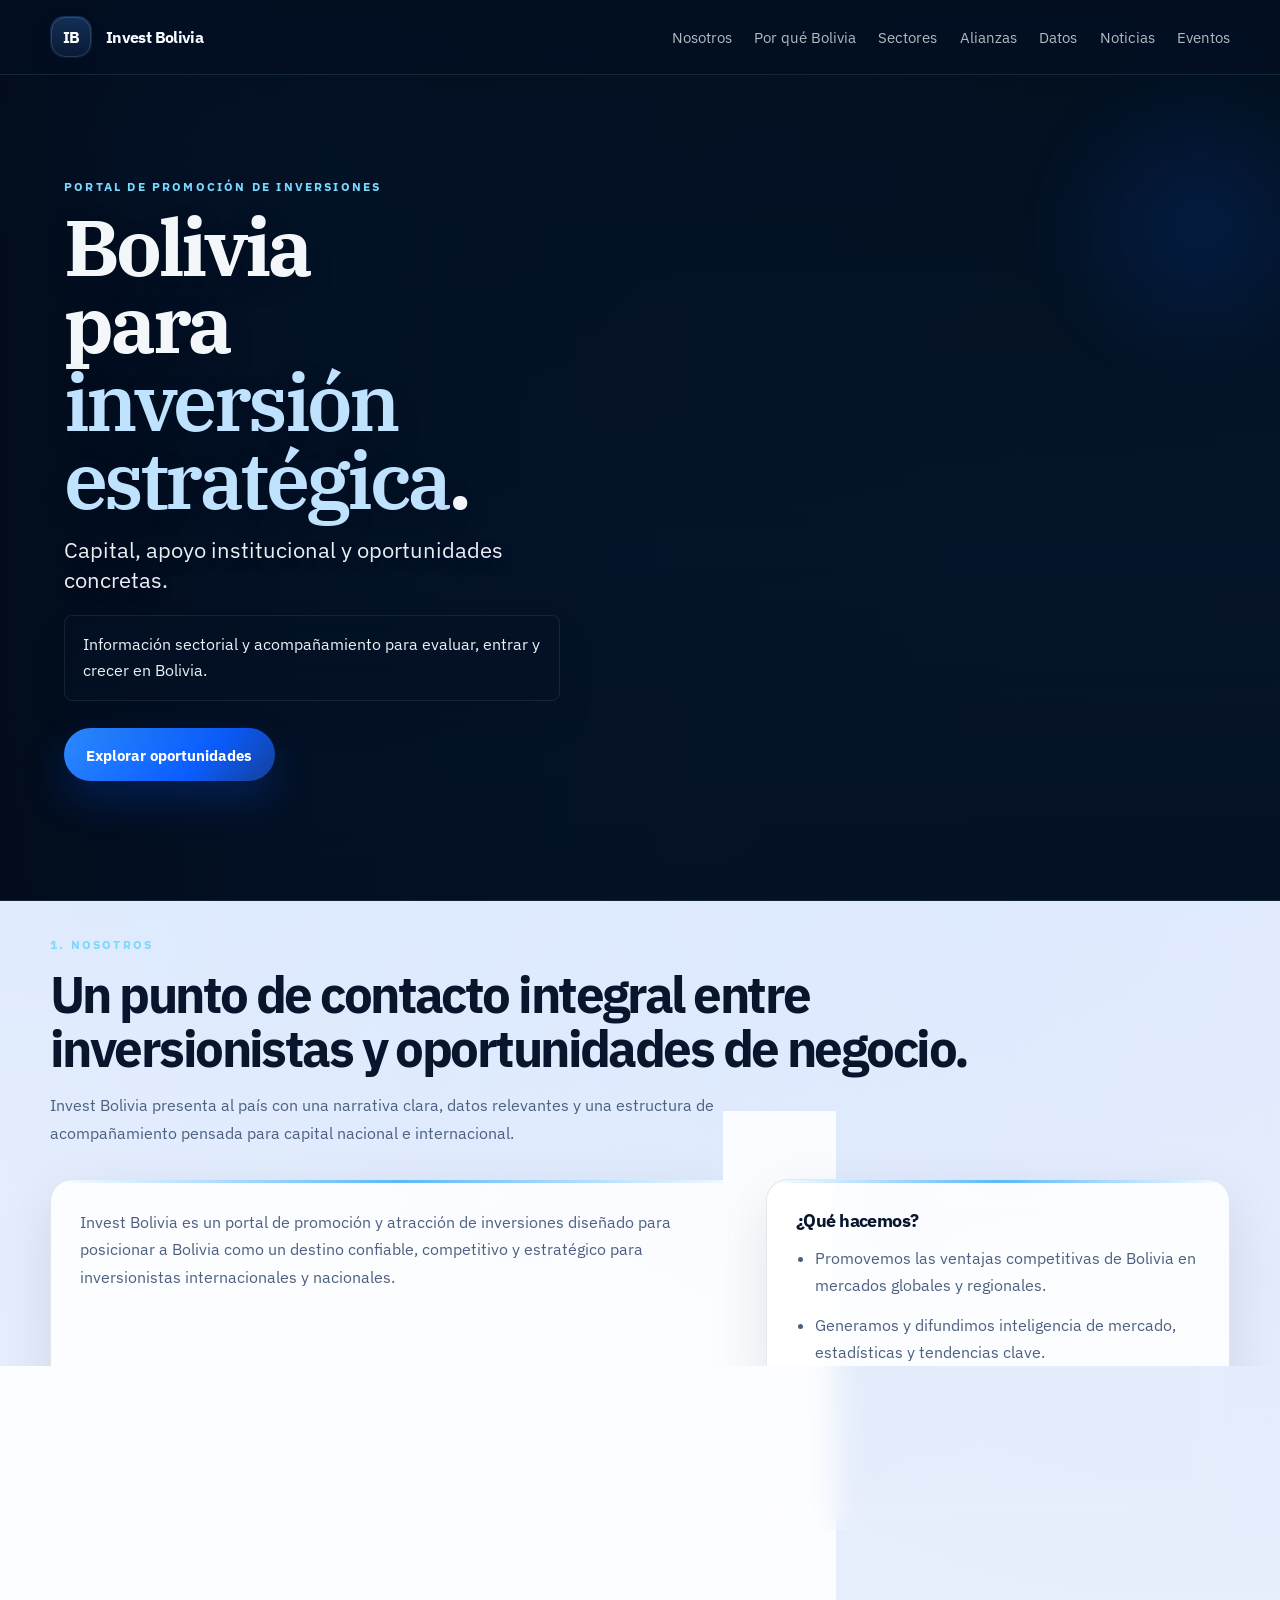
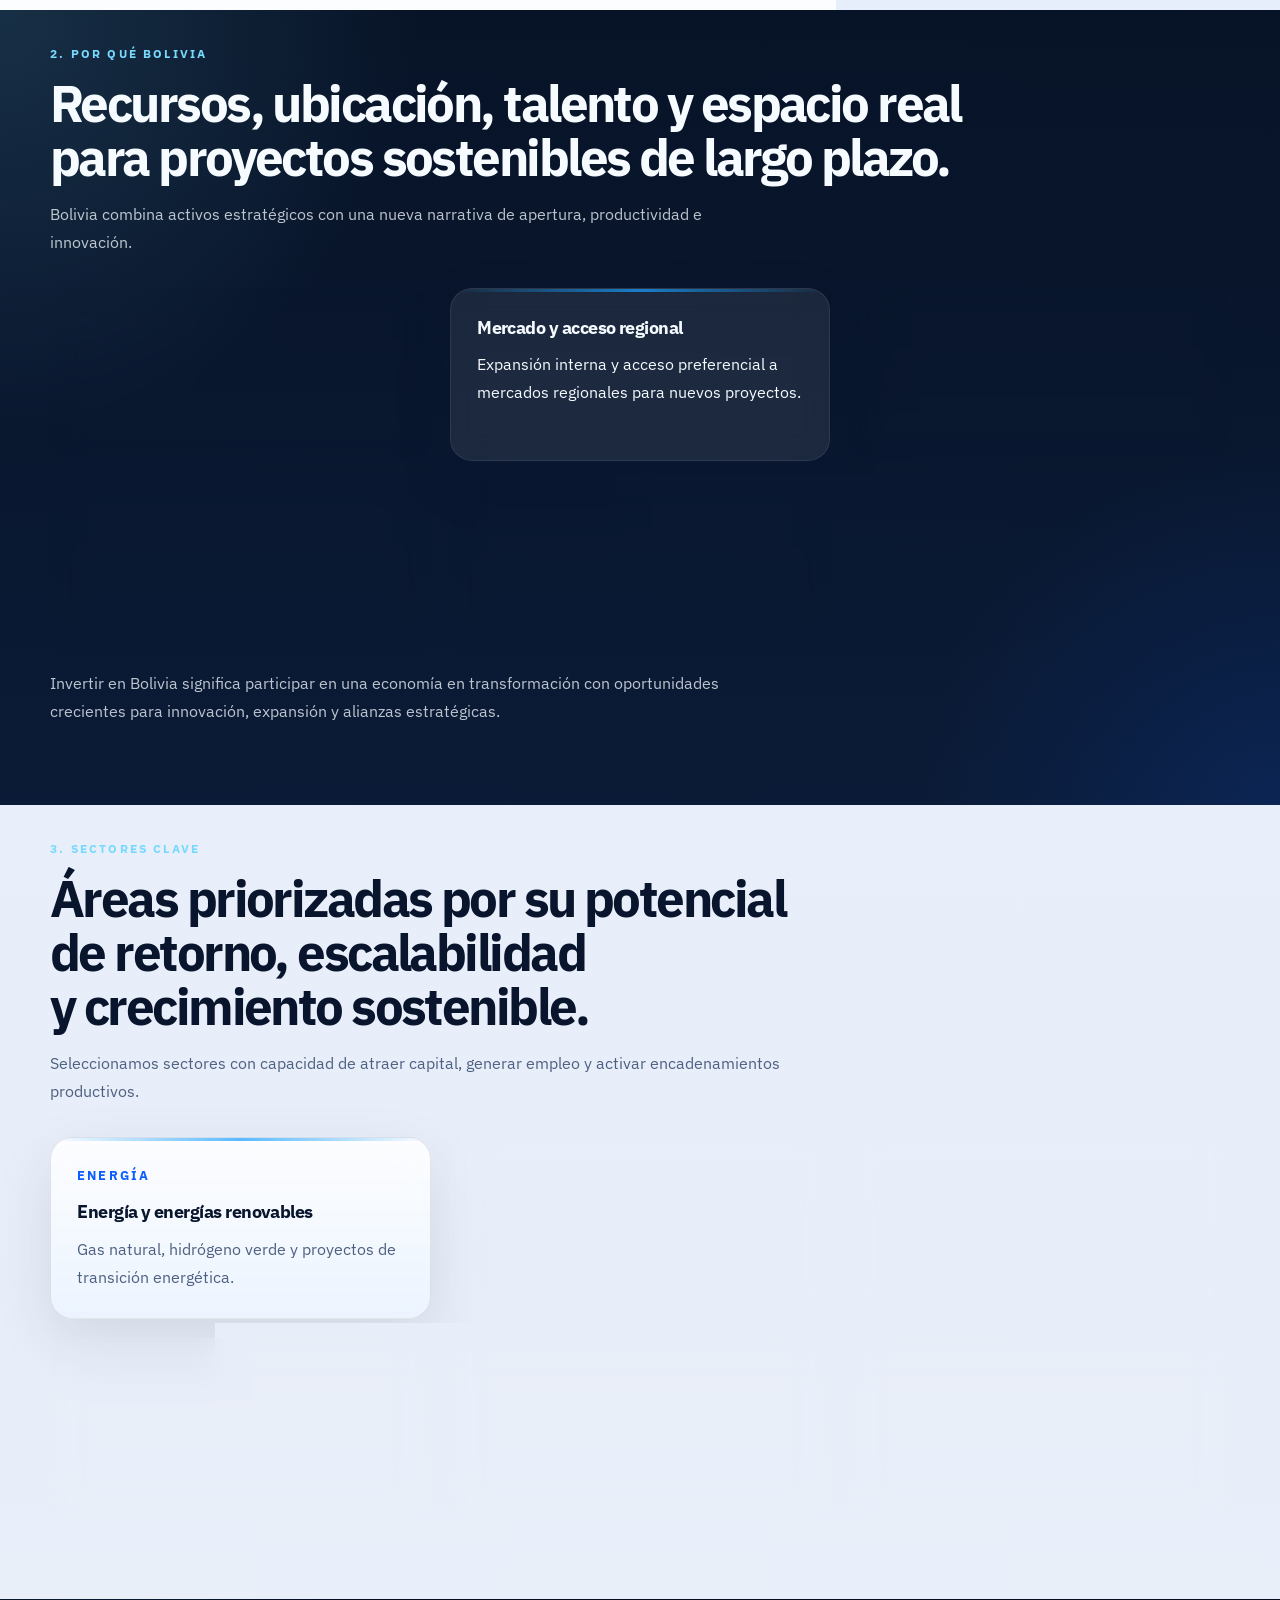
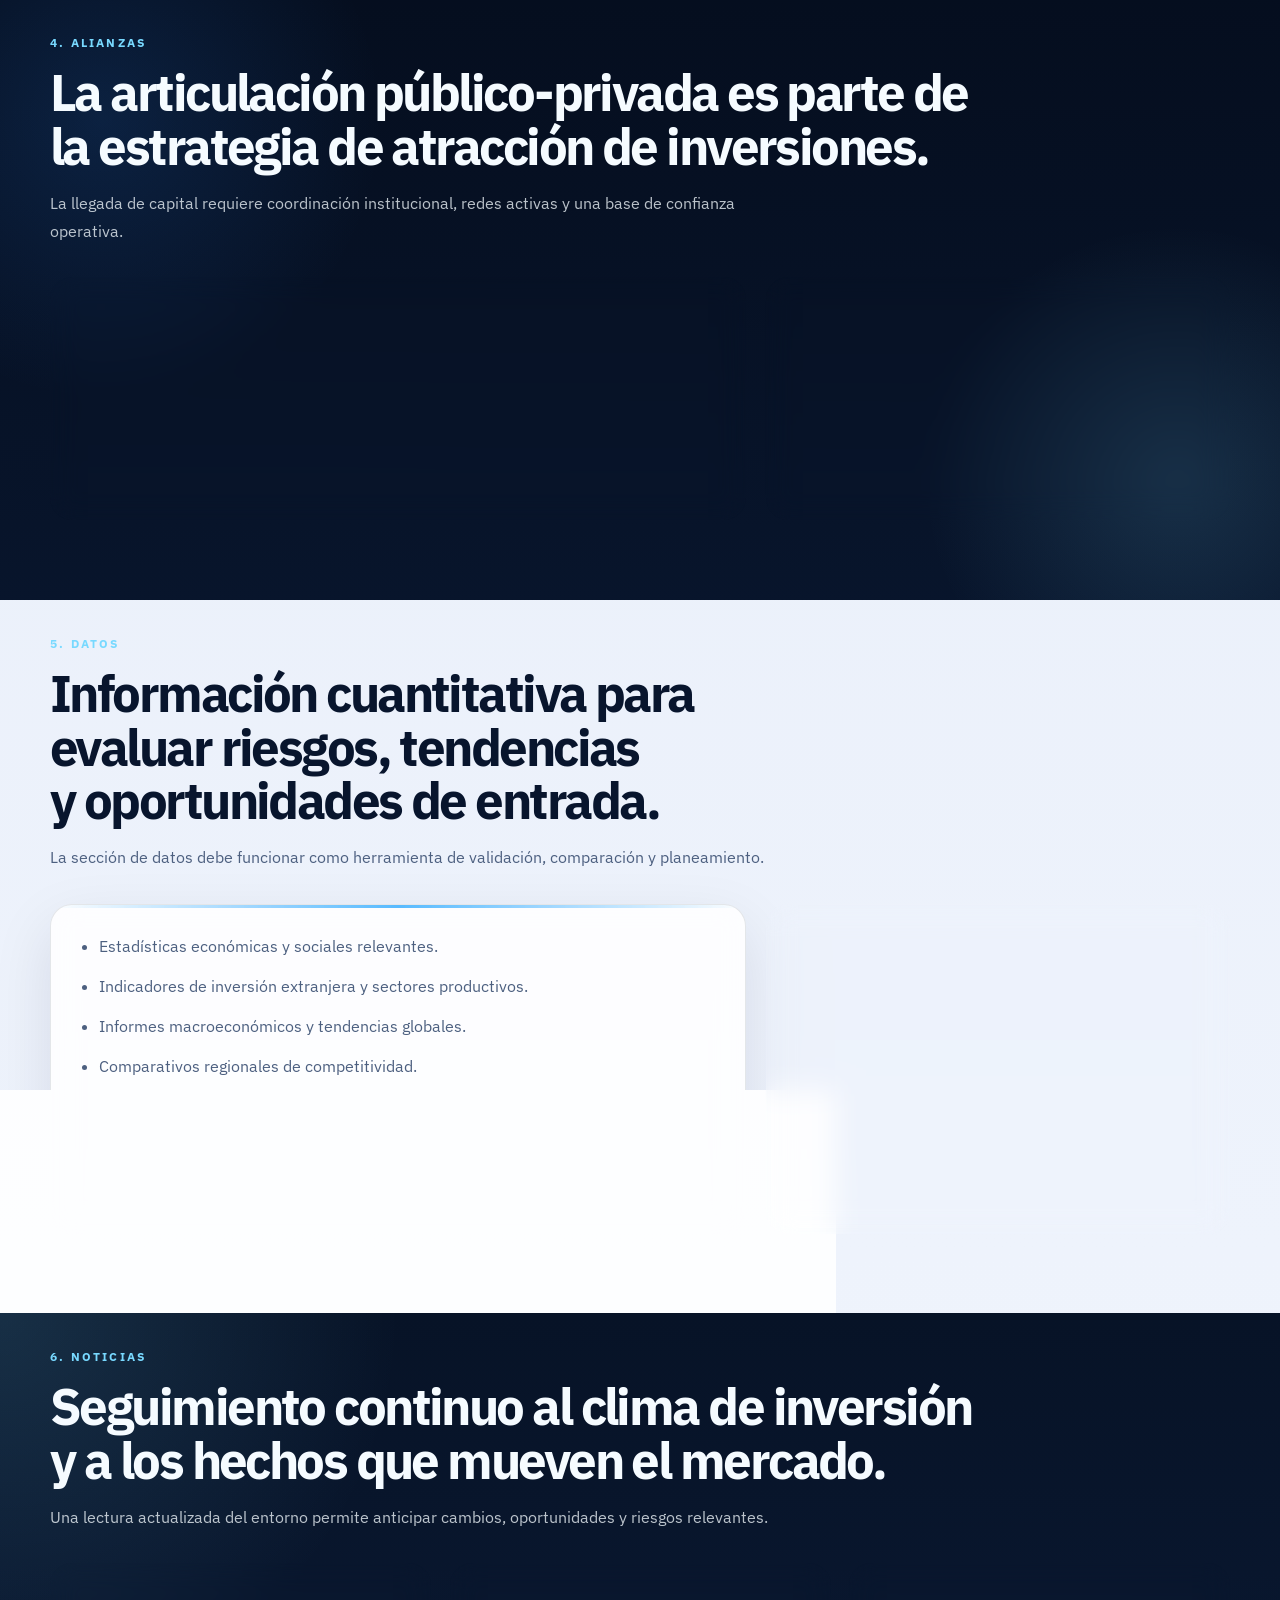
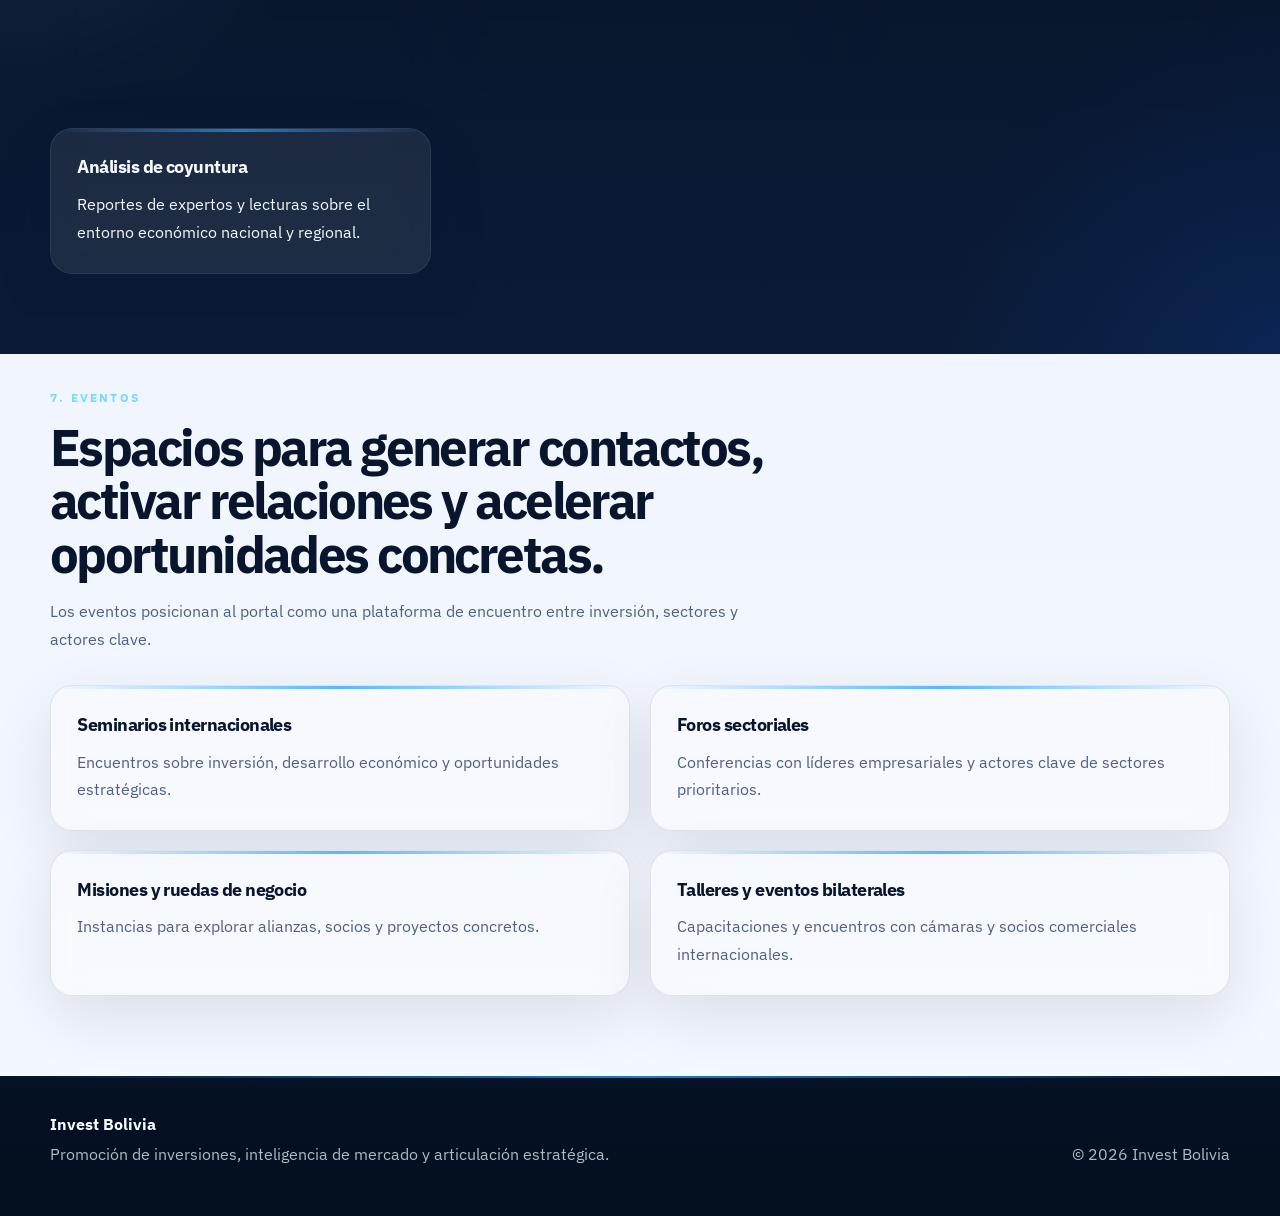
==== index.html @ 0bb3ccd3 "actualizando contenido real" ====
<!DOCTYPE html>
<html lang="es">
<head>
  <meta charset="UTF-8">
  <meta name="viewport" content="width=device-width, initial-scale=1.0">
  <meta
    name="description"
    content="Invest Bolivia es un portal de promocion y atraccion de inversiones para posicionar a Bolivia como un destino confiable, competitivo y estrategico."
  >
  <title>Invest Bolivia</title>
  <link rel="preconnect" href="https://fonts.googleapis.com">
  <link rel="preconnect" href="https://fonts.gstatic.com" crossorigin>
  <link
    href="https://fonts.googleapis.com/css2?family=IBM+Plex+Sans:wght@400;500;600;700&family=IBM+Plex+Serif:wght@600;700&display=swap"
    rel="stylesheet"
  >
  <link rel="stylesheet" href="css/styles.css">
</head>
<body>
  <header class="site-header">
    <div class="container">
      <nav class="nav" aria-label="Principal">
        <a class="brand" href="#inicio">
          <span class="brand-mark">IB</span>
          <span class="brand-text">Invest Bolivia</span>
        </a>
        <button class="nav-toggle" type="button" aria-expanded="false" aria-controls="nav-menu">
          Menu
        </button>
        <div class="nav-menu" id="nav-menu">
          <a href="#nosotros">Nosotros</a>
          <a href="#bolivia">Por qu&eacute; Bolivia</a>
          <a href="#sectores">Sectores</a>
          <a href="#alianzas">Alianzas</a>
          <a href="#datos">Datos</a>
          <a href="#noticias">Noticias</a>
          <a href="#eventos">Eventos</a>
        </div>
      </nav>
    </div>
  </header>

  <main id="inicio">
    <section class="hero">
      <div class="hero-media" aria-hidden="true">
        <video class="hero-video" autoplay muted loop playsinline preload="metadata">
          <source src="assets/hero/bolivia-investment.mp4" type="video/mp4">
        </video>
        <div class="hero-overlay"></div>
      </div>

      <div class="container hero-shell">
        <div class="hero-content">
          <p class="eyebrow">Portal de promoci&oacute;n de inversiones</p>
          <h1>Bolivia para <span class="hero-emphasis">inversi&oacute;n estrat&eacute;gica</span>.</h1>
          <p class="hero-subtitle">Capital, apoyo institucional y oportunidades concretas.</p>
          <div class="hero-message">
            <p>Informaci&oacute;n sectorial y acompa&ntilde;amiento para evaluar, entrar y crecer en Bolivia.</p>
          </div>
          <div class="hero-actions">
            <a class="button button-primary" href="#nosotros">Explorar oportunidades</a>
          </div>
        </div>
      </div>
    </section>

    <section class="section" id="nosotros">
      <div class="container">
        <div class="section-heading">
          <p class="section-tag">1. Nosotros</p>
          <h2>Un punto de contacto integral entre inversionistas y oportunidades de negocio.</h2>
          <p class="section-intro">
            Invest Bolivia presenta al pa&iacute;s con una narrativa clara, datos relevantes y una estructura de acompa&ntilde;amiento
            pensada para capital nacional e internacional.
          </p>
        </div>
        <div class="content-grid">
          <div class="content-card content-card-wide">
            <p>
              Invest Bolivia es un portal de promoci&oacute;n y atracci&oacute;n de inversiones dise&ntilde;ado para posicionar a Bolivia
              como un destino confiable, competitivo y estrat&eacute;gico para inversionistas internacionales y nacionales.
            </p>
            <p>
              Estamos alineados con nuevas pol&iacute;ticas y marcos de apertura econ&oacute;mica, ofreciendo informaci&oacute;n actualizada,
              an&aacute;lisis especializado y acompa&ntilde;amiento durante todas las etapas del proyecto de inversi&oacute;n.
            </p>
          </div>
          <div class="content-card">
            <h3>&iquest;Qu&eacute; hacemos?</h3>
            <ul class="feature-list">
              <li>Promovemos las ventajas competitivas de Bolivia en mercados globales y regionales.</li>
              <li>Generamos y difundimos inteligencia de mercado, estad&iacute;sticas y tendencias clave.</li>
              <li>Facilitamos acceso a redes de contacto y oportunidades sectoriales.</li>
              <li>Acompa&ntilde;amos inversionistas en todas las fases de su proyecto.</li>
            </ul>
          </div>
        </div>
      </div>
    </section>

    <section class="section section-accent" id="bolivia">
      <div class="container">
        <div class="section-heading">
          <p class="section-tag">2. Por qu&eacute; Bolivia</p>
          <h2>Recursos, ubicaci&oacute;n, talento y espacio real para proyectos sostenibles de largo plazo.</h2>
          <p class="section-intro">
            Bolivia combina activos estrat&eacute;gicos con una nueva narrativa de apertura, productividad e innovaci&oacute;n.
          </p>
        </div>
        <div class="card-grid">
          <article class="info-card">
            <h3>Recursos estrat&eacute;gicos</h3>
            <p>Litio, gas natural y minerales con potencial para cadenas de valor de alto impacto.</p>
          </article>
          <article class="info-card">
            <h3>Mercado y acceso regional</h3>
            <p>Expansi&oacute;n interna y acceso preferencial a mercados regionales para nuevos proyectos.</p>
          </article>
          <article class="info-card">
            <h3>Talento competitivo</h3>
            <p>Capital humano joven con capacidad para sectores t&eacute;cnicos, productivos y de servicios.</p>
          </article>
          <article class="info-card">
            <h3>Nuevo marco pro-inversi&oacute;n</h3>
            <p>Mayor foco en seguridad jur&iacute;dica, transparencia y apertura para atraer capital.</p>
          </article>
          <article class="info-card">
            <h3>Sostenibilidad</h3>
            <p>Condiciones favorables para energ&iacute;a renovable, industria responsable y agroindustria.</p>
          </article>
        </div>
        <p class="section-note">
          Invertir en Bolivia significa participar en una econom&iacute;a en transformaci&oacute;n con oportunidades crecientes para
          innovaci&oacute;n, expansi&oacute;n y alianzas estrat&eacute;gicas.
        </p>
      </div>
    </section>

    <section class="section" id="sectores">
      <div class="container">
        <div class="section-heading">
          <p class="section-tag">3. Sectores Clave</p>
          <h2>&Aacute;reas priorizadas por su potencial de retorno, escalabilidad y crecimiento sostenible.</h2>
          <p class="section-intro">
            Seleccionamos sectores con capacidad de atraer capital, generar empleo y activar encadenamientos productivos.
          </p>
        </div>
        <div class="sector-grid">
          <article class="sector-card">
            <span>Energ&iacute;a</span>
            <h3>Energ&iacute;a y energ&iacute;as renovables</h3>
            <p>Gas natural, hidr&oacute;geno verde y proyectos de transici&oacute;n energ&eacute;tica.</p>
          </article>
          <article class="sector-card">
            <span>Miner&iacute;a</span>
            <h3>Miner&iacute;a y recursos estrat&eacute;gicos</h3>
            <p>Litio, minerales cr&iacute;ticos y desarrollo de cadena de valor asociada.</p>
          </article>
          <article class="sector-card">
            <span>Agroindustria</span>
            <h3>Agroindustria y alimentos</h3>
            <p>Agrobiotecnolog&iacute;a, exportaci&oacute;n agr&iacute;cola y procesamiento de alimentos.</p>
          </article>
          <article class="sector-card">
            <span>Infraestructura</span>
            <h3>Infraestructura y log&iacute;stica</h3>
            <p>Transporte, conectividad y obras p&uacute;blicas clave para integraci&oacute;n productiva.</p>
          </article>
          <article class="sector-card">
            <span>Tecnolog&iacute;a</span>
            <h3>Servicios globales y tecnolog&iacute;a</h3>
            <p>IT, BPO, SSC y hubs de innovaci&oacute;n con escalabilidad regional.</p>
          </article>
          <article class="sector-card">
            <span>Turismo</span>
            <h3>Turismo sostenible</h3>
            <p>Turismo cultural, natural y de experiencia con visi&oacute;n de largo plazo.</p>
          </article>
        </div>
      </div>
    </section>

    <section class="section section-dark" id="alianzas">
      <div class="container">
        <div class="section-heading">
          <p class="section-tag">4. Alianzas</p>
          <h2>La articulaci&oacute;n p&uacute;blico-privada es parte de la estrategia de atracci&oacute;n de inversiones.</h2>
          <p class="section-intro">
            La llegada de capital requiere coordinaci&oacute;n institucional, redes activas y una base de confianza operativa.
          </p>
        </div>
        <div class="split-layout">
          <div class="content-card">
            <h3>&iquest;Con qui&eacute;n trabajamos?</h3>
            <ul class="feature-list">
              <li>Gobierno nacional y gobiernos subnacionales.</li>
              <li>C&aacute;maras empresariales y asociaciones del sector privado.</li>
              <li>Organizaciones internacionales y multilaterales.</li>
              <li>Centros de investigaci&oacute;n y universidades.</li>
            </ul>
          </div>
          <div class="content-card highlight-card">
            <p>
              Estas alianzas fortalecen el posicionamiento internacional de Bolivia y facilitan la conexi&oacute;n entre
              proyectos locales, conocimiento t&eacute;cnico y redes de inversi&oacute;n.
            </p>
          </div>
        </div>
      </div>
    </section>

    <section class="section" id="datos">
      <div class="container">
        <div class="section-heading">
          <p class="section-tag">5. Datos</p>
          <h2>Informaci&oacute;n cuantitativa para evaluar riesgos, tendencias y oportunidades de entrada.</h2>
          <p class="section-intro">
            La secci&oacute;n de datos debe funcionar como herramienta de validaci&oacute;n, comparaci&oacute;n y planeamiento.
          </p>
        </div>
        <div class="data-layout">
          <div class="content-card">
            <ul class="feature-list">
              <li>Estad&iacute;sticas econ&oacute;micas y sociales relevantes.</li>
              <li>Indicadores de inversi&oacute;n extranjera y sectores productivos.</li>
              <li>Informes macroecon&oacute;micos y tendencias globales.</li>
              <li>Comparativos regionales de competitividad.</li>
              <li>Datos de comercio exterior y acceso a mercados.</li>
              <li>Estudios cuantitativos y cualitativos sectoriales.</li>
            </ul>
          </div>
          <div class="data-panel">
            <p class="panel-label">Objetivo</p>
            <p>
              Dar soporte a decisiones de entrada o expansi&oacute;n en Bolivia mediante informaci&oacute;n actualizada y respaldada
              por evidencia emp&iacute;rica.
            </p>
            <div class="data-metrics" aria-label="Capas de analisis">
              <article class="data-metric">
                <strong>Macro</strong>
                <span>Contexto econ&oacute;mico y tendencias de entorno.</span>
              </article>
              <article class="data-metric">
                <strong>Sectorial</strong>
                <span>Se&ntilde;ales por industria, productividad y demanda.</span>
              </article>
              <article class="data-metric">
                <strong>Comercial</strong>
                <span>Flujos, acceso a mercados y comparativos regionales.</span>
              </article>
            </div>
          </div>
        </div>
      </div>
    </section>

    <section class="section section-accent" id="noticias">
      <div class="container">
        <div class="section-heading">
          <p class="section-tag">6. Noticias</p>
          <h2>Seguimiento continuo al clima de inversi&oacute;n y a los hechos que mueven el mercado.</h2>
          <p class="section-intro">
            Una lectura actualizada del entorno permite anticipar cambios, oportunidades y riesgos relevantes.
          </p>
        </div>
        <div class="card-grid">
          <article class="info-card">
            <h3>Pol&iacute;tica p&uacute;blica</h3>
            <p>Anuncios y actualizaciones normativas que impactan la inversi&oacute;n.</p>
          </article>
          <article class="info-card">
            <h3>Tendencias sectoriales</h3>
            <p>Cambios en industrias prioritarias y evoluci&oacute;n de mercados clave.</p>
          </article>
          <article class="info-card">
            <h3>Proyectos y acuerdos</h3>
            <p>Memorandos, activaciones de proyectos y novedades empresariales relevantes.</p>
          </article>
          <article class="info-card">
            <h3>An&aacute;lisis de coyuntura</h3>
            <p>Reportes de expertos y lecturas sobre el entorno econ&oacute;mico nacional y regional.</p>
          </article>
        </div>
      </div>
    </section>

    <section class="section" id="eventos">
      <div class="container">
        <div class="section-heading">
          <p class="section-tag">7. Eventos</p>
          <h2>Espacios para generar contactos, activar relaciones y acelerar oportunidades concretas.</h2>
          <p class="section-intro">
            Los eventos posicionan al portal como una plataforma de encuentro entre inversi&oacute;n, sectores y actores clave.
          </p>
        </div>
        <div class="events-grid">
          <article class="event-card">
            <h3>Seminarios internacionales</h3>
            <p>Encuentros sobre inversi&oacute;n, desarrollo econ&oacute;mico y oportunidades estrat&eacute;gicas.</p>
          </article>
          <article class="event-card">
            <h3>Foros sectoriales</h3>
            <p>Conferencias con l&iacute;deres empresariales y actores clave de sectores prioritarios.</p>
          </article>
          <article class="event-card">
            <h3>Misiones y ruedas de negocio</h3>
            <p>Instancias para explorar alianzas, socios y proyectos concretos.</p>
          </article>
          <article class="event-card">
            <h3>Talleres y eventos bilaterales</h3>
            <p>Capacitaciones y encuentros con c&aacute;maras y socios comerciales internacionales.</p>
          </article>
        </div>
      </div>
    </section>
  </main>

  <footer class="site-footer">
    <div class="container footer-content">
      <div>
        <p class="footer-title">Invest Bolivia</p>
        <p>Promoci&oacute;n de inversiones, inteligencia de mercado y articulaci&oacute;n estrat&eacute;gica.</p>
      </div>
      <p class="footer-copy">&copy; <span id="current-year"></span> Invest Bolivia</p>
    </div>
  </footer>

  <script src="js/main.js"></script>
</body>
</html>
---- css/styles.css ----
:root {
  --bg: #f3f7ff;
  --bg-alt: #ebf2ff;
  --surface: rgba(255, 255, 255, 0.86);
  --surface-soft: rgba(247, 250, 255, 0.88);
  --surface-strong: rgba(231, 240, 255, 0.94);
  --surface-dark: #061631;
  --surface-dark-alt: #0d2347;
  --text: #08152d;
  --text-soft: #4d6080;
  --text-muted: #7484a0;
  --text-inverse: #f5fbff;
  --line: rgba(8, 21, 45, 0.1);
  --line-strong: rgba(24, 160, 255, 0.24);
  --accent: #2d8cff;
  --accent-strong: #0b5dff;
  --accent-hot: #78d9ff;
  --accent-deep: #153f96;
  --shadow: 0 22px 60px rgba(6, 22, 49, 0.1);
  --shadow-strong: 0 28px 80px rgba(6, 49, 133, 0.24);
  --hero-shadow: 0 42px 120px rgba(2, 18, 48, 0.4);
  --radius-xl: 32px;
  --radius-lg: 26px;
  --radius-md: 22px;
  --radius-sm: 16px;
  --container: 1180px;
  --transition: 240ms ease;
}

*,
*::before,
*::after {
  box-sizing: border-box;
}

html {
  scroll-behavior: smooth;
}

body {
  position: relative;
  margin: 0;
  min-height: 100vh;
  overflow-x: hidden;
  font-family: "IBM Plex Sans", "Segoe UI", sans-serif;
  background:
    radial-gradient(circle at 8% 10%, rgba(45, 140, 255, 0.08), transparent 22%),
    radial-gradient(circle at 92% 12%, rgba(11, 93, 255, 0.06), transparent 24%),
    linear-gradient(180deg, #eef4ff 0%, #e8eef9 48%, #f4f8ff 100%);
  color: var(--text);
}

body::before,
body::after {
  content: "";
  position: fixed;
  inset: 0;
  pointer-events: none;
  z-index: -1;
}

body::before {
  background:
    linear-gradient(rgba(10, 30, 66, 0.028) 1px, transparent 1px),
    linear-gradient(90deg, rgba(10, 30, 66, 0.028) 1px, transparent 1px);
  background-size: 48px 48px;
  mask-image: linear-gradient(180deg, rgba(0, 0, 0, 0.7), transparent 86%);
}

body::after {
  background:
    radial-gradient(circle at 18% 18%, rgba(82, 209, 255, 0.15), transparent 26%),
    radial-gradient(circle at 82% 22%, rgba(0, 92, 255, 0.1), transparent 24%);
  animation: drift 20s ease-in-out infinite alternate;
}

img {
  max-width: 100%;
  display: block;
}

a {
  color: inherit;
  text-decoration: none;
}

p,
ul {
  margin: 0;
}

ul {
  padding-left: 1.2rem;
}

h1,
h2,
h3,
strong {
  margin: 0;
  font-family: "IBM Plex Sans", "Segoe UI", sans-serif;
}

button,
a,
.content-card,
.info-card,
.sector-card,
.event-card,
.hero-band-card,
.panel-card {
  transition:
    transform var(--transition),
    border-color var(--transition),
    background-color var(--transition),
    box-shadow var(--transition),
    color var(--transition);
}

.container {
  width: min(calc(100% - 2rem), var(--container));
  margin: 0 auto;
}

.site-header {
  position: fixed;
  top: 0;
  left: 0;
  right: 0;
  z-index: 40;
  backdrop-filter: blur(18px);
  background: rgba(3, 16, 35, 0.74);
  border-bottom: 1px solid rgba(120, 217, 255, 0.12);
  color: var(--text-inverse);
}

.nav {
  position: relative;
  display: flex;
  align-items: center;
  justify-content: space-between;
  gap: 1rem;
  padding: 1rem 0;
}

.brand {
  display: inline-flex;
  align-items: center;
  gap: 0.85rem;
  font-family: "IBM Plex Sans", "Segoe UI", sans-serif;
  font-weight: 800;
  letter-spacing: -0.04em;
}

.brand-mark {
  position: relative;
  display: inline-grid;
  place-items: center;
  width: 2.65rem;
  height: 2.65rem;
  border-radius: 0.9rem;
  background: linear-gradient(180deg, rgba(20, 49, 90, 0.96), rgba(8, 26, 52, 0.98));
  color: #ffffff;
  box-shadow: 0 8px 18px rgba(2, 12, 28, 0.22);
}

.brand-mark::after {
  content: "";
  position: absolute;
  inset: 1px;
  border-radius: inherit;
  border: 1px solid rgba(255, 255, 255, 0.14);
}

.brand-text {
  font-size: 1rem;
}

.nav-menu {
  display: flex;
  align-items: center;
  gap: 1.4rem;
  color: rgba(245, 251, 255, 0.72);
  font-size: 0.94rem;
}

.nav-menu a {
  position: relative;
  padding: 0.4rem 0;
}

.nav-menu a::after {
  content: "";
  position: absolute;
  left: 0;
  bottom: 0;
  width: 100%;
  height: 2px;
  transform: scaleX(0);
  transform-origin: left;
  background: linear-gradient(90deg, var(--accent), var(--accent-hot));
  transition: transform var(--transition);
}

.nav-menu a:hover,
.nav-menu a:focus-visible {
  color: var(--text-inverse);
}

.nav-menu a:hover::after,
.nav-menu a:focus-visible::after {
  transform: scaleX(1);
}

.nav-toggle {
  display: none;
  border: 1px solid rgba(255, 255, 255, 0.1);
  border-radius: 999px;
  padding: 0.75rem 1rem;
  background: rgba(255, 255, 255, 0.06);
  color: var(--text-inverse);
  font: inherit;
}

.hero {
  position: relative;
  display: flex;
  align-items: flex-end;
  min-height: 100svh;
  padding: 0;
  background: linear-gradient(180deg, #03111f 0%, #06182f 56%, #0a1d37 100%);
  border-bottom: 1px solid rgba(120, 217, 255, 0.1);
  overflow: clip;
}

.hero-media,
.hero-overlay,
.hero-video {
  position: absolute;
  inset: 0;
}

.hero-media {
  overflow: hidden;
}

.hero-video {
  width: 100%;
  height: 100%;
  object-fit: cover;
  object-position: center center;
}

.hero-overlay {
  background:
    linear-gradient(90deg, rgba(2, 12, 28, 0.92) 0%, rgba(3, 16, 36, 0.78) 24%, rgba(4, 18, 40, 0.46) 54%, rgba(4, 18, 40, 0.18) 78%, rgba(4, 18, 40, 0.08) 100%),
    linear-gradient(180deg, rgba(2, 10, 24, 0.26) 0%, rgba(2, 12, 28, 0.34) 62%, rgba(2, 12, 28, 0.74) 100%),
    radial-gradient(circle at 16% 26%, rgba(45, 140, 255, 0.1), transparent 22%);
}

.hero-shell {
  position: relative;
  z-index: 1;
  display: flex;
  align-items: center;
  width: 100%;
  min-height: 100svh;
  padding: clamp(7.5rem, 13vh, 9rem) clamp(1.5rem, 4vw, 3rem) 4rem clamp(2.25rem, 5vw, 4.25rem);
}

.hero::before,
.hero::after {
  content: "";
  position: absolute;
  border-radius: 999px;
  filter: blur(18px);
  pointer-events: none;
}

.hero::before {
  top: -8rem;
  left: -9rem;
  width: 32rem;
  height: 32rem;
  background:
    radial-gradient(circle, rgba(45, 140, 255, 0.12), transparent 48%);
  animation: float-orb 16s ease-in-out infinite;
}

.hero::after {
  right: -10rem;
  top: -1rem;
  width: 30rem;
  height: 30rem;
  background: radial-gradient(circle, rgba(11, 93, 255, 0.14), transparent 48%);
  animation: float-orb-reverse 18s ease-in-out infinite;
}

.hero-copy,
.hero-panel,
.content-card,
.info-card,
.sector-card,
.data-panel,
.event-card,
.hero-band-card {
  position: relative;
  overflow: hidden;
  border: 1px solid var(--line);
  box-shadow: var(--shadow);
}

.hero-content {
  position: relative;
  z-index: 1;
  width: min(100%, 38rem);
  color: var(--text-inverse);
}

.hero-content .eyebrow {
  margin-bottom: 0.85rem;
}

.hero-copy {
  padding: clamp(2rem, 4vw, 4rem);
  border-radius: var(--radius-xl);
  background:
    radial-gradient(circle at 16% 18%, rgba(120, 217, 255, 0.09), transparent 18%),
    radial-gradient(circle at 84% 18%, rgba(45, 140, 255, 0.12), transparent 28%),
    linear-gradient(132deg, rgba(2, 12, 28, 0.78), rgba(6, 24, 48, 0.78) 56%, rgba(11, 46, 104, 0.72));
  color: var(--text-inverse);
  border-color: rgba(120, 217, 255, 0.14);
  backdrop-filter: blur(14px);
  box-shadow: var(--hero-shadow);
}

.hero-copy::before,
.hero-panel::before,
.section-accent::before,
.section-dark::before,
.site-footer::before {
  content: "";
  position: absolute;
  inset: 0;
  pointer-events: none;
}

.hero-copy::before {
  background:
    linear-gradient(120deg, rgba(255, 255, 255, 0.08), transparent 26%),
    linear-gradient(transparent 92%, rgba(120, 217, 255, 0.14));
}

.hero-copy::after {
  content: "";
  position: absolute;
  right: -4rem;
  bottom: -5rem;
  width: 22rem;
  height: 22rem;
  border-radius: 50%;
  background:
    radial-gradient(circle, rgba(120, 217, 255, 0.1), transparent 50%),
    radial-gradient(circle at 36% 38%, rgba(45, 140, 255, 0.22), transparent 34%);
  filter: blur(22px);
  opacity: 0.8;
  transform: rotate(-16deg);
}

.eyebrow,
.section-tag,
.panel-label {
  display: inline-block;
  margin-bottom: 1rem;
  color: var(--accent-hot);
  font-size: 0.76rem;
  font-weight: 800;
  letter-spacing: 0.18em;
  text-transform: uppercase;
}

.hero-ribbon {
  display: flex;
  flex-wrap: wrap;
  gap: 0.7rem;
  margin-bottom: 1.1rem;
}

.hero-ribbon span {
  display: inline-flex;
  align-items: center;
  min-height: 2rem;
  padding: 0.45rem 0.9rem;
  border: 1px solid rgba(255, 255, 255, 0.14);
  border-radius: 999px;
  background: linear-gradient(135deg, rgba(255, 255, 255, 0.12), rgba(255, 255, 255, 0.04));
  color: rgba(245, 251, 255, 0.9);
  font-size: 0.8rem;
  font-weight: 600;
  letter-spacing: 0.02em;
}

.hero-ribbon span:last-child {
  border-color: rgba(120, 217, 255, 0.22);
  background: linear-gradient(135deg, rgba(120, 217, 255, 0.14), rgba(11, 93, 255, 0.12));
}

.hero h1 {
  max-width: 8.2ch;
  font-family: "IBM Plex Serif", Georgia, serif;
  font-size: clamp(2.9rem, 6.2vw, 5rem);
  line-height: 0.98;
  letter-spacing: -0.045em;
  color: rgba(248, 252, 255, 0.98);
  text-shadow: 0 8px 24px rgba(2, 12, 28, 0.32);
}

.hero-emphasis {
  color: #bfe2ff;
  font-family: "IBM Plex Serif", Georgia, serif;
  font-style: normal;
  font-weight: 600;
}

.hero-text {
  max-width: 43rem;
  margin-top: 1.5rem;
  font-size: 1.05rem;
  line-height: 1.78;
  color: rgba(245, 251, 255, 0.78);
}

.hero-subtitle {
  max-width: 28rem;
  margin-top: 1rem;
  font-size: clamp(1.05rem, 1.7vw, 1.35rem);
  line-height: 1.42;
  color: rgba(245, 251, 255, 0.95);
  text-shadow: 0 6px 20px rgba(2, 12, 28, 0.2);
}

.hero-message {
  max-width: 31rem;
  margin-top: 1.2rem;
  padding: 1rem 1.15rem;
  border: 1px solid rgba(255, 255, 255, 0.08);
  border-radius: 8px;
  background: linear-gradient(180deg, rgba(4, 17, 37, 0.42), rgba(4, 17, 37, 0.54));
  backdrop-filter: blur(4px);
  box-shadow: 0 18px 34px rgba(2, 12, 28, 0.14);
}

.hero-message p {
  margin: 0;
  color: rgba(245, 251, 255, 0.96);
  font-size: clamp(0.96rem, 1.25vw, 1.05rem);
  line-height: 1.62;
}

.hero-actions {
  display: flex;
  flex-wrap: wrap;
  gap: 0.9rem;
  margin-top: 1.7rem;
}

.button {
  display: inline-flex;
  align-items: center;
  justify-content: center;
  min-height: 3.3rem;
  padding: 0.9rem 1.4rem;
  border-radius: 999px;
  font-family: "IBM Plex Sans", "Segoe UI", sans-serif;
  font-size: 0.95rem;
  font-weight: 700;
}

.button:hover,
.button:focus-visible {
  transform: translateY(-2px);
}

.button-primary {
  background: linear-gradient(135deg, var(--accent), var(--accent-strong) 64%, var(--accent-deep));
  color: #ffffff;
  box-shadow: 0 18px 42px rgba(11, 93, 255, 0.22);
}

.button-secondary {
  border: 1px solid rgba(255, 255, 255, 0.14);
  background: linear-gradient(135deg, rgba(255, 255, 255, 0.08), rgba(255, 255, 255, 0.03));
  color: var(--text-inverse);
}

.hero-meta {
  display: flex;
  flex-wrap: wrap;
  gap: 0.75rem;
  margin-top: 1.75rem;
}

.hero-meta span {
  padding: 0.7rem 0.95rem;
  border: 1px solid rgba(255, 255, 255, 0.12);
  border-radius: 999px;
  background: linear-gradient(135deg, rgba(255, 255, 255, 0.06), rgba(255, 255, 255, 0.02));
  color: rgba(245, 251, 255, 0.88);
  font-size: 0.84rem;
}

.hero-panel {
  display: flex;
  flex-direction: column;
  justify-content: space-between;
  padding: 2rem;
  border-radius: var(--radius-xl);
  background:
    radial-gradient(circle at top right, rgba(120, 217, 255, 0.12), transparent 26%),
    radial-gradient(circle at 86% 72%, rgba(45, 140, 255, 0.1), transparent 20%),
    linear-gradient(180deg, rgba(5, 18, 41, 0.7), rgba(8, 27, 57, 0.72));
  color: var(--text-inverse);
  border-color: rgba(120, 217, 255, 0.14);
  backdrop-filter: blur(18px);
}

.hero-panel::before {
  background: linear-gradient(transparent 88%, rgba(120, 217, 255, 0.1));
}

.panel-copy {
  color: rgba(245, 251, 255, 0.74);
  line-height: 1.72;
}

.panel-grid {
  display: grid;
  gap: 0.8rem;
  margin: 1.4rem 0 0;
}

.panel-card {
  padding: 1rem;
  border: 1px solid rgba(255, 255, 255, 0.11);
  border-radius: var(--radius-sm);
  background: linear-gradient(135deg, rgba(255, 255, 255, 0.06), rgba(255, 255, 255, 0.025));
}

.panel-card strong {
  display: block;
  margin-bottom: 0.4rem;
  font-size: 0.96rem;
}

.panel-card p {
  color: rgba(245, 251, 255, 0.74);
  line-height: 1.58;
  font-size: 0.92rem;
}

.panel-card:hover {
  transform: translateY(-4px);
  border-color: rgba(120, 217, 255, 0.22);
}

.hero-stats {
  display: grid;
  grid-template-columns: repeat(2, minmax(0, 1fr));
  gap: 0.85rem;
  margin-top: 1.4rem;
}

.hero-stats article {
  padding: 1rem;
  border: 1px solid rgba(120, 217, 255, 0.16);
  border-radius: var(--radius-sm);
  background:
    linear-gradient(180deg, rgba(45, 140, 255, 0.1), rgba(255, 255, 255, 0.02)),
    linear-gradient(135deg, rgba(120, 217, 255, 0.04), transparent 60%);
}

.hero-stats strong {
  display: block;
  font-size: 1.7rem;
  margin-bottom: 0.35rem;
}

.hero-stats span {
  color: rgba(245, 251, 255, 0.78);
  font-size: 0.9rem;
  line-height: 1.45;
}

.hero-band {
  position: relative;
  z-index: 1;
  display: grid;
  grid-template-columns: repeat(4, minmax(0, 1fr));
  gap: 1rem;
  margin-top: 1rem;
}

.hero-band-card {
  padding: 1.35rem;
  border-radius: var(--radius-lg);
  background:
    linear-gradient(160deg, rgba(6, 21, 46, 0.74), rgba(8, 30, 64, 0.62)),
    linear-gradient(135deg, rgba(45, 140, 255, 0.08), transparent);
  backdrop-filter: blur(14px);
  border-color: rgba(120, 217, 255, 0.1);
  color: var(--text-inverse);
}

.hero-band-card::before,
.content-card::before,
.info-card::before,
.sector-card::before,
.event-card::before,
.data-panel::before {
  content: "";
  position: absolute;
  top: 0;
  left: 0;
  width: 100%;
  height: 3px;
  background: linear-gradient(90deg, rgba(24, 160, 255, 0), rgba(24, 160, 255, 0.85), rgba(82, 209, 255, 0));
  opacity: 0.85;
}

.hero-band-card span {
  display: inline-block;
  margin-bottom: 0.7rem;
  color: var(--accent-hot);
  font-size: 0.76rem;
  font-weight: 800;
  letter-spacing: 0.16em;
}

.hero-band-card strong {
  display: block;
  margin-bottom: 0.55rem;
  font-size: 1rem;
  letter-spacing: -0.03em;
}

.hero-band-card p {
  color: rgba(245, 251, 255, 0.74);
  font-size: 0.9rem;
  line-height: 1.65;
}

.hero-band-card:nth-child(2)::before {
  background: linear-gradient(90deg, rgba(45, 140, 255, 0), rgba(45, 140, 255, 0.86), rgba(120, 217, 255, 0));
}

.hero-band-card:nth-child(3)::before {
  background: linear-gradient(90deg, rgba(120, 217, 255, 0), rgba(120, 217, 255, 0.88), rgba(45, 140, 255, 0.32));
}

.hero-band-card:nth-child(4)::before {
  background: linear-gradient(90deg, rgba(11, 93, 255, 0), rgba(11, 93, 255, 0.86), rgba(120, 217, 255, 0.3));
}

.section {
  position: relative;
  padding: 2rem 0 5rem;
  scroll-margin-top: 6rem;
}

.section-heading {
  max-width: 58rem;
  margin-bottom: 2rem;
}

.section-heading h2 {
  font-size: clamp(1.95rem, 4vw, 3.45rem);
  line-height: 1.05;
  letter-spacing: -0.05em;
  text-wrap: balance;
}

.section-intro,
.section-note {
  max-width: 46rem;
  margin-top: 0.95rem;
  line-height: 1.76;
  color: var(--text-soft);
}

.content-grid,
.split-layout,
.data-layout {
  display: grid;
  grid-template-columns: minmax(0, 1.2fr) minmax(0, 0.8fr);
  gap: 1.25rem;
}

.content-card,
.data-panel {
  padding: 1.8rem;
  border-radius: var(--radius-md);
  background: var(--surface);
  backdrop-filter: blur(14px);
}

.content-card-wide {
  display: grid;
  gap: 1rem;
}

.content-card p,
.info-card p,
.sector-card p,
.data-panel p,
.event-card p {
  line-height: 1.72;
  color: var(--text-soft);
}

.content-card h3,
.info-card h3,
.sector-card h3,
.event-card h3 {
  margin-bottom: 0.8rem;
  font-size: 1.12rem;
  letter-spacing: -0.03em;
}

.feature-list {
  display: grid;
  gap: 0.8rem;
  line-height: 1.7;
  color: var(--text-soft);
}

.section-accent,
.section-dark {
  overflow: clip;
}

.section-accent {
  background:
    linear-gradient(180deg, rgba(4, 16, 36, 0.99), rgba(8, 24, 52, 0.99)),
    linear-gradient(140deg, rgba(120, 217, 255, 0.08), transparent);
  color: var(--text-inverse);
}

.section-accent::before {
  background:
    radial-gradient(circle at top left, rgba(120, 217, 255, 0.14), transparent 28%),
    radial-gradient(circle at bottom right, rgba(11, 93, 255, 0.14), transparent 24%);
}

.section-dark {
  background:
    linear-gradient(180deg, rgba(2, 11, 28, 0.99), rgba(5, 18, 41, 0.99)),
    linear-gradient(135deg, rgba(45, 140, 255, 0.06), transparent);
  color: var(--text-inverse);
}

.section-dark::before {
  background:
    radial-gradient(circle at 8% 20%, rgba(45, 140, 255, 0.14), transparent 22%),
    radial-gradient(circle at 92% 80%, rgba(120, 217, 255, 0.14), transparent 20%);
}

.section-accent .section-intro,
.section-accent .section-note,
.section-dark .section-intro {
  color: rgba(245, 251, 255, 0.76);
}

.card-grid,
.sector-grid {
  display: grid;
  grid-template-columns: repeat(3, minmax(0, 1fr));
  gap: 1.2rem;
}

.events-grid {
  display: grid;
  grid-template-columns: repeat(2, minmax(0, 1fr));
  gap: 1.2rem;
}

.info-card,
.sector-card,
.event-card {
  padding: 1.65rem;
  border-radius: var(--radius-md);
  background: var(--surface-soft);
  backdrop-filter: blur(14px);
}

.section-accent .info-card {
  background: rgba(255, 255, 255, 0.08);
  border-color: rgba(255, 255, 255, 0.08);
}

.section-accent .info-card p,
.section-accent .info-card h3 {
  color: var(--text-inverse);
}

.sector-card {
  background: linear-gradient(180deg, rgba(255, 255, 255, 0.88), rgba(236, 244, 255, 0.92));
}

.sector-card span {
  display: inline-block;
  margin-bottom: 1rem;
  color: var(--accent-strong);
  font-size: 0.8rem;
  font-weight: 800;
  text-transform: uppercase;
  letter-spacing: 0.16em;
}

.section-dark .content-card {
  background: rgba(255, 255, 255, 0.06);
  border-color: rgba(255, 255, 255, 0.08);
}

.section-dark .content-card p,
.section-dark .content-card h3,
.section-dark .feature-list {
  color: var(--text-inverse);
}

.highlight-card {
  display: grid;
  place-items: center;
  min-height: 100%;
  background:
    radial-gradient(circle at top left, rgba(82, 209, 255, 0.18), transparent 34%),
    linear-gradient(180deg, rgba(255, 255, 255, 0.09), rgba(255, 255, 255, 0.04));
  font-size: 1.12rem;
}

.data-layout {
  align-items: stretch;
}

.data-panel {
  display: flex;
  flex-direction: column;
  justify-content: center;
  background: linear-gradient(180deg, rgba(6, 22, 49, 0.98), rgba(13, 35, 71, 0.98));
  color: var(--text-inverse);
}

.data-panel p {
  color: rgba(245, 251, 255, 0.8);
}

.data-metrics {
  display: grid;
  grid-template-columns: repeat(3, minmax(0, 1fr));
  gap: 0.8rem;
  margin-top: 1.4rem;
}

.data-metric {
  padding-top: 0.85rem;
  border-top: 1px solid rgba(255, 255, 255, 0.12);
}

.data-metric strong {
  display: block;
  margin-bottom: 0.35rem;
  font-size: 0.96rem;
}

.data-metric span {
  color: rgba(245, 251, 255, 0.72);
  font-size: 0.85rem;
  line-height: 1.55;
}

.content-card:hover,
.info-card:hover,
.sector-card:hover,
.event-card:hover,
.hero-band-card:hover,
.data-panel:hover {
  transform: translateY(-8px);
  border-color: var(--line-strong);
  box-shadow: var(--shadow-strong);
}

.site-footer {
  position: relative;
  padding: 2.4rem 0 3rem;
  background: linear-gradient(180deg, #051124, #04101f);
  color: var(--text-inverse);
}

.site-footer::before {
  background: linear-gradient(90deg, rgba(24, 160, 255, 0), rgba(24, 160, 255, 0.78), rgba(82, 209, 255, 0));
  height: 2px;
  inset: 0 0 auto;
}

.footer-content {
  display: flex;
  align-items: flex-end;
  justify-content: space-between;
  gap: 1rem;
}

.footer-title {
  margin-bottom: 0.5rem;
  font-weight: 800;
}

.footer-copy,
.site-footer p:not(.footer-title) {
  color: rgba(245, 251, 255, 0.72);
  line-height: 1.6;
}

.reveal {
  opacity: 0;
  transform: translateY(28px) scale(0.985);
  transition:
    opacity 720ms cubic-bezier(0.2, 0.7, 0.2, 1),
    transform 720ms cubic-bezier(0.2, 0.7, 0.2, 1);
  transition-delay: var(--reveal-delay, 0ms);
}

.reveal.is-visible {
  opacity: 1;
  transform: translateY(0) scale(1);
}

@keyframes float-orb {
  0% {
    transform: translate3d(0, 0, 0);
  }
  100% {
    transform: translate3d(1.5rem, 2rem, 0);
  }
}

@keyframes float-orb-reverse {
  0% {
    transform: translate3d(0, 0, 0);
  }
  100% {
    transform: translate3d(-2rem, 1.4rem, 0);
  }
}

@keyframes drift {
  0% {
    transform: translate3d(0, 0, 0);
  }
  100% {
    transform: translate3d(0, 1.5rem, 0);
  }
}

@media (max-width: 1080px) {
  .content-grid,
  .split-layout,
  .data-layout,
  .card-grid,
  .sector-grid,
  .events-grid {
    grid-template-columns: 1fr;
  }

  .hero h1 {
    max-width: 12ch;
  }

  .data-metrics {
    grid-template-columns: 1fr;
  }
}

@media (max-width: 980px) {
  .nav-toggle {
    display: inline-flex;
  }

  .nav-menu {
    position: absolute;
    top: calc(100% + 0.5rem);
    left: 0;
    right: 0;
    display: none;
    flex-direction: column;
    align-items: flex-start;
    gap: 0.45rem;
    padding: 1rem;
    border: 1px solid rgba(120, 217, 255, 0.12);
    border-radius: var(--radius-md);
    background: rgba(4, 17, 37, 0.94);
    box-shadow: var(--shadow);
  }

  .nav-menu.is-open {
    display: flex;
  }

  .footer-content {
    flex-direction: column;
    align-items: flex-start;
  }
}

@media (max-width: 640px) {
  .hero-shell {
    align-items: flex-end;
    padding-top: 7rem;
    padding-bottom: 3rem;
  }

  .hero-message {
    padding: 1.15rem 1.15rem 1.2rem;
  }

  .hero-copy,
  .hero-panel,
  .content-card,
  .info-card,
  .sector-card,
  .data-panel,
  .event-card,
  .hero-band-card {
    padding: 1.35rem;
  }

  .hero-stats {
    grid-template-columns: 1fr;
  }

  .section {
    padding-bottom: 3.6rem;
  }
}

@media (prefers-reduced-motion: reduce) {
  html {
    scroll-behavior: auto;
  }

  *,
  *::before,
  *::after {
    animation: none !important;
    transition-duration: 0ms !important;
  }

  .reveal {
    opacity: 1;
    transform: none;
  }
}
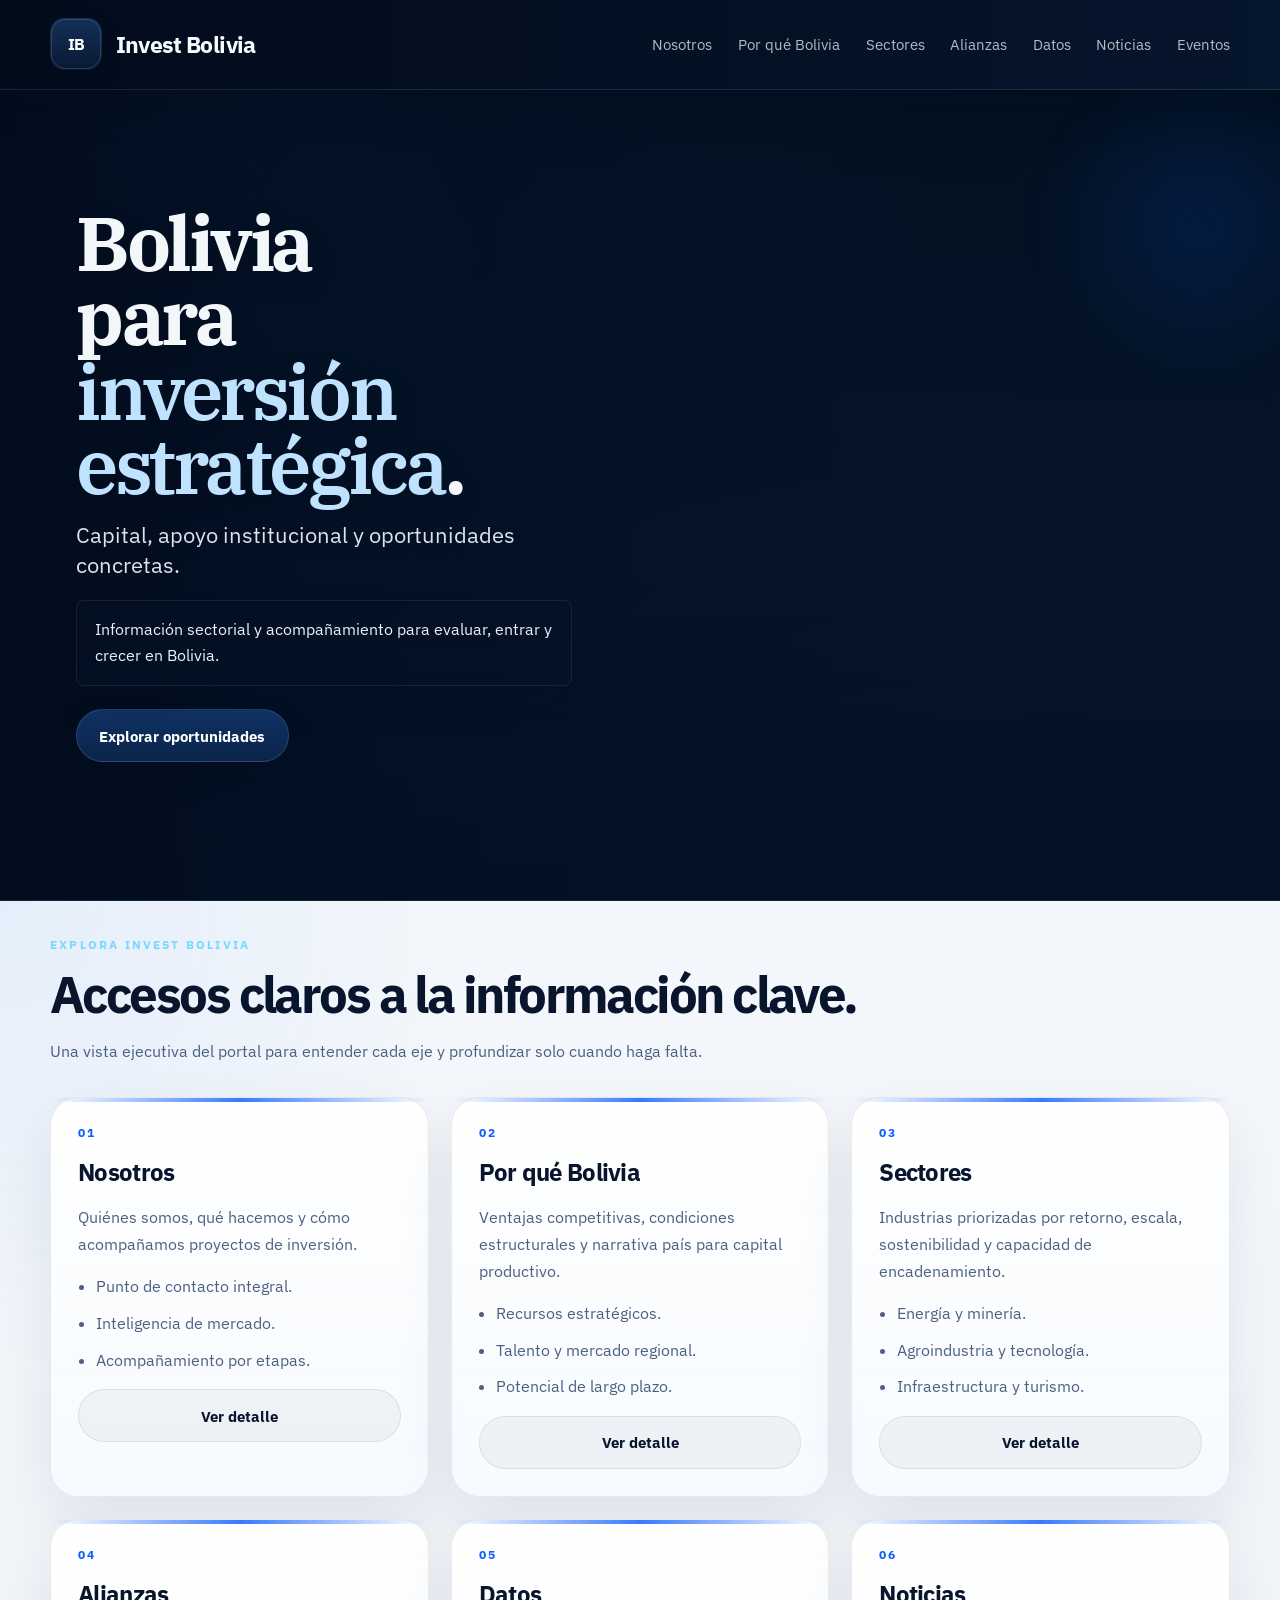
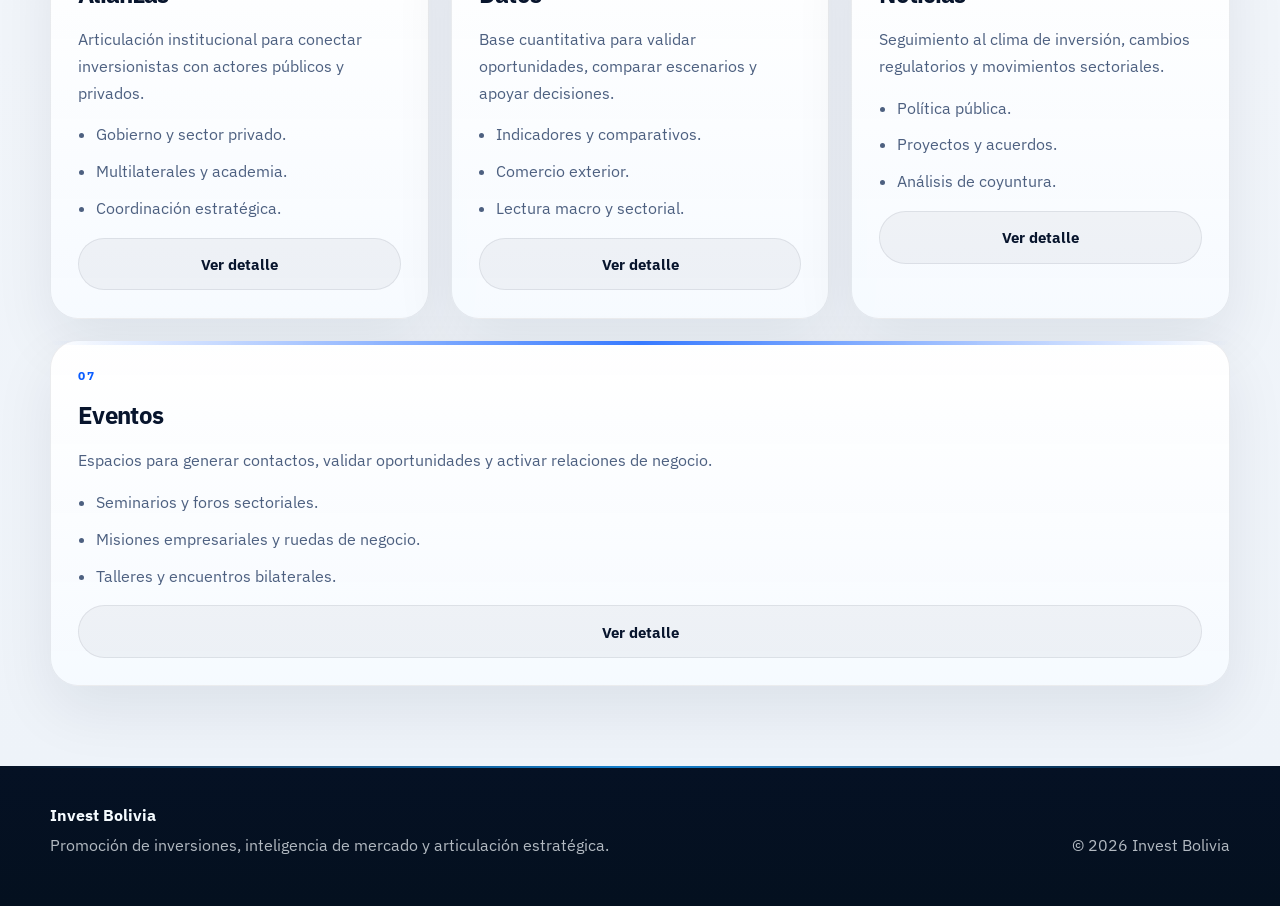
==== commit b3caee55: "actualizando contenido real" ====
--- a/index.html
+++ b/index.html
@@ -28,13 +28,13 @@
           Menu
         </button>
         <div class="nav-menu" id="nav-menu">
-          <a href="#nosotros">Nosotros</a>
-          <a href="#bolivia">Por qu&eacute; Bolivia</a>
-          <a href="#sectores">Sectores</a>
-          <a href="#alianzas">Alianzas</a>
-          <a href="#datos">Datos</a>
-          <a href="#noticias">Noticias</a>
-          <a href="#eventos">Eventos</a>
+          <a href="nosotros.html">Nosotros</a>
+          <a href="por-que-bolivia.html">Por qu&eacute; Bolivia</a>
+          <a href="sectores.html">Sectores</a>
+          <a href="alianzas.html">Alianzas</a>
+          <a href="datos.html">Datos</a>
+          <a href="noticias.html">Noticias</a>
+          <a href="eventos.html">Eventos</a>
         </div>
       </nav>
     </div>
@@ -51,264 +51,111 @@
 
       <div class="container hero-shell">
         <div class="hero-content">
-          <p class="eyebrow">Portal de promoci&oacute;n de inversiones</p>
           <h1>Bolivia para <span class="hero-emphasis">inversi&oacute;n estrat&eacute;gica</span>.</h1>
           <p class="hero-subtitle">Capital, apoyo institucional y oportunidades concretas.</p>
           <div class="hero-message">
             <p>Informaci&oacute;n sectorial y acompa&ntilde;amiento para evaluar, entrar y crecer en Bolivia.</p>
           </div>
           <div class="hero-actions">
-            <a class="button button-primary" href="#nosotros">Explorar oportunidades</a>
+            <a class="button button-primary" href="#explora">Explorar oportunidades</a>
           </div>
         </div>
       </div>
     </section>
 
-    <section class="section" id="nosotros">
+    <section class="section overview-section" id="explora">
       <div class="container">
-        <div class="section-heading">
-          <p class="section-tag">1. Nosotros</p>
-          <h2>Un punto de contacto integral entre inversionistas y oportunidades de negocio.</h2>
+        <div class="section-heading section-heading-compact">
+          <p class="section-tag">Explora Invest Bolivia</p>
+          <h2>Accesos claros a la informaci&oacute;n clave.</h2>
           <p class="section-intro">
-            Invest Bolivia presenta al pa&iacute;s con una narrativa clara, datos relevantes y una estructura de acompa&ntilde;amiento
-            pensada para capital nacional e internacional.
+            Una vista ejecutiva del portal para entender cada eje y profundizar solo cuando haga falta.
           </p>
         </div>
-        <div class="content-grid">
-          <div class="content-card content-card-wide">
-            <p>
-              Invest Bolivia es un portal de promoci&oacute;n y atracci&oacute;n de inversiones dise&ntilde;ado para posicionar a Bolivia
-              como un destino confiable, competitivo y estrat&eacute;gico para inversionistas internacionales y nacionales.
-            </p>
-            <p>
-              Estamos alineados con nuevas pol&iacute;ticas y marcos de apertura econ&oacute;mica, ofreciendo informaci&oacute;n actualizada,
-              an&aacute;lisis especializado y acompa&ntilde;amiento durante todas las etapas del proyecto de inversi&oacute;n.
-            </p>
-          </div>
-          <div class="content-card">
-            <h3>&iquest;Qu&eacute; hacemos?</h3>
-            <ul class="feature-list">
-              <li>Promovemos las ventajas competitivas de Bolivia en mercados globales y regionales.</li>
-              <li>Generamos y difundimos inteligencia de mercado, estad&iacute;sticas y tendencias clave.</li>
-              <li>Facilitamos acceso a redes de contacto y oportunidades sectoriales.</li>
-              <li>Acompa&ntilde;amos inversionistas en todas las fases de su proyecto.</li>
+
+        <div class="overview-grid">
+          <article class="overview-card">
+            <p class="overview-index">01</p>
+            <h3>Nosotros</h3>
+            <p>Qui&eacute;nes somos, qu&eacute; hacemos y c&oacute;mo acompa&ntilde;amos proyectos de inversi&oacute;n.</p>
+            <ul class="overview-list">
+              <li>Punto de contacto integral.</li>
+              <li>Inteligencia de mercado.</li>
+              <li>Acompa&ntilde;amiento por etapas.</li>
             </ul>
-          </div>
-        </div>
-      </div>
-    </section>
+            <a class="button button-soft" href="nosotros.html">Ver detalle</a>
+          </article>
 
-    <section class="section section-accent" id="bolivia">
-      <div class="container">
-        <div class="section-heading">
-          <p class="section-tag">2. Por qu&eacute; Bolivia</p>
-          <h2>Recursos, ubicaci&oacute;n, talento y espacio real para proyectos sostenibles de largo plazo.</h2>
-          <p class="section-intro">
-            Bolivia combina activos estrat&eacute;gicos con una nueva narrativa de apertura, productividad e innovaci&oacute;n.
-          </p>
-        </div>
-        <div class="card-grid">
-          <article class="info-card">
-            <h3>Recursos estrat&eacute;gicos</h3>
-            <p>Litio, gas natural y minerales con potencial para cadenas de valor de alto impacto.</p>
+          <article class="overview-card">
+            <p class="overview-index">02</p>
+            <h3>Por qu&eacute; Bolivia</h3>
+            <p>Ventajas competitivas, condiciones estructurales y narrativa pa&iacute;s para capital productivo.</p>
+            <ul class="overview-list">
+              <li>Recursos estrat&eacute;gicos.</li>
+              <li>Talento y mercado regional.</li>
+              <li>Potencial de largo plazo.</li>
+            </ul>
+            <a class="button button-soft" href="por-que-bolivia.html">Ver detalle</a>
           </article>
-          <article class="info-card">
-            <h3>Mercado y acceso regional</h3>
-            <p>Expansi&oacute;n interna y acceso preferencial a mercados regionales para nuevos proyectos.</p>
+
+          <article class="overview-card">
+            <p class="overview-index">03</p>
+            <h3>Sectores</h3>
+            <p>Industrias priorizadas por retorno, escala, sostenibilidad y capacidad de encadenamiento.</p>
+            <ul class="overview-list">
+              <li>Energ&iacute;a y miner&iacute;a.</li>
+              <li>Agroindustria y tecnolog&iacute;a.</li>
+              <li>Infraestructura y turismo.</li>
+            </ul>
+            <a class="button button-soft" href="sectores.html">Ver detalle</a>
           </article>
-          <article class="info-card">
-            <h3>Talento competitivo</h3>
-            <p>Capital humano joven con capacidad para sectores t&eacute;cnicos, productivos y de servicios.</p>
+
+          <article class="overview-card">
+            <p class="overview-index">04</p>
+            <h3>Alianzas</h3>
+            <p>Articulaci&oacute;n institucional para conectar inversionistas con actores p&uacute;blicos y privados.</p>
+            <ul class="overview-list">
+              <li>Gobierno y sector privado.</li>
+              <li>Multilaterales y academia.</li>
+              <li>Coordinaci&oacute;n estrat&eacute;gica.</li>
+            </ul>
+            <a class="button button-soft" href="alianzas.html">Ver detalle</a>
           </article>
-          <article class="info-card">
-            <h3>Nuevo marco pro-inversi&oacute;n</h3>
-            <p>Mayor foco en seguridad jur&iacute;dica, transparencia y apertura para atraer capital.</p>
+
+          <article class="overview-card">
+            <p class="overview-index">05</p>
+            <h3>Datos</h3>
+            <p>Base cuantitativa para validar oportunidades, comparar escenarios y apoyar decisiones.</p>
+            <ul class="overview-list">
+              <li>Indicadores y comparativos.</li>
+              <li>Comercio exterior.</li>
+              <li>Lectura macro y sectorial.</li>
+            </ul>
+            <a class="button button-soft" href="datos.html">Ver detalle</a>
           </article>
-          <article class="info-card">
-            <h3>Sostenibilidad</h3>
-            <p>Condiciones favorables para energ&iacute;a renovable, industria responsable y agroindustria.</p>
+
+          <article class="overview-card">
+            <p class="overview-index">06</p>
+            <h3>Noticias</h3>
+            <p>Seguimiento al clima de inversi&oacute;n, cambios regulatorios y movimientos sectoriales.</p>
+            <ul class="overview-list">
+              <li>Pol&iacute;tica p&uacute;blica.</li>
+              <li>Proyectos y acuerdos.</li>
+              <li>An&aacute;lisis de coyuntura.</li>
+            </ul>
+            <a class="button button-soft" href="noticias.html">Ver detalle</a>
           </article>
-        </div>
-        <p class="section-note">
-          Invertir en Bolivia significa participar en una econom&iacute;a en transformaci&oacute;n con oportunidades crecientes para
-          innovaci&oacute;n, expansi&oacute;n y alianzas estrat&eacute;gicas.
-        </p>
-      </div>
-    </section>
 
-    <section class="section" id="sectores">
-      <div class="container">
-        <div class="section-heading">
-          <p class="section-tag">3. Sectores Clave</p>
-          <h2>&Aacute;reas priorizadas por su potencial de retorno, escalabilidad y crecimiento sostenible.</h2>
-          <p class="section-intro">
-            Seleccionamos sectores con capacidad de atraer capital, generar empleo y activar encadenamientos productivos.
-          </p>
-        </div>
-        <div class="sector-grid">
-          <article class="sector-card">
-            <span>Energ&iacute;a</span>
-            <h3>Energ&iacute;a y energ&iacute;as renovables</h3>
-            <p>Gas natural, hidr&oacute;geno verde y proyectos de transici&oacute;n energ&eacute;tica.</p>
-          </article>
-          <article class="sector-card">
-            <span>Miner&iacute;a</span>
-            <h3>Miner&iacute;a y recursos estrat&eacute;gicos</h3>
-            <p>Litio, minerales cr&iacute;ticos y desarrollo de cadena de valor asociada.</p>
-          </article>
-          <article class="sector-card">
-            <span>Agroindustria</span>
-            <h3>Agroindustria y alimentos</h3>
-            <p>Agrobiotecnolog&iacute;a, exportaci&oacute;n agr&iacute;cola y procesamiento de alimentos.</p>
-          </article>
-          <article class="sector-card">
-            <span>Infraestructura</span>
-            <h3>Infraestructura y log&iacute;stica</h3>
-            <p>Transporte, conectividad y obras p&uacute;blicas clave para integraci&oacute;n productiva.</p>
-          </article>
-          <article class="sector-card">
-            <span>Tecnolog&iacute;a</span>
-            <h3>Servicios globales y tecnolog&iacute;a</h3>
-            <p>IT, BPO, SSC y hubs de innovaci&oacute;n con escalabilidad regional.</p>
-          </article>
-          <article class="sector-card">
-            <span>Turismo</span>
-            <h3>Turismo sostenible</h3>
-            <p>Turismo cultural, natural y de experiencia con visi&oacute;n de largo plazo.</p>
-          </article>
-        </div>
-      </div>
-    </section>
-
-    <section class="section section-dark" id="alianzas">
-      <div class="container">
-        <div class="section-heading">
-          <p class="section-tag">4. Alianzas</p>
-          <h2>La articulaci&oacute;n p&uacute;blico-privada es parte de la estrategia de atracci&oacute;n de inversiones.</h2>
-          <p class="section-intro">
-            La llegada de capital requiere coordinaci&oacute;n institucional, redes activas y una base de confianza operativa.
-          </p>
-        </div>
-        <div class="split-layout">
-          <div class="content-card">
-            <h3>&iquest;Con qui&eacute;n trabajamos?</h3>
-            <ul class="feature-list">
-              <li>Gobierno nacional y gobiernos subnacionales.</li>
-              <li>C&aacute;maras empresariales y asociaciones del sector privado.</li>
-              <li>Organizaciones internacionales y multilaterales.</li>
-              <li>Centros de investigaci&oacute;n y universidades.</li>
+          <article class="overview-card overview-card-wide">
+            <p class="overview-index">07</p>
+            <h3>Eventos</h3>
+            <p>Espacios para generar contactos, validar oportunidades y activar relaciones de negocio.</p>
+            <ul class="overview-list">
+              <li>Seminarios y foros sectoriales.</li>
+              <li>Misiones empresariales y ruedas de negocio.</li>
+              <li>Talleres y encuentros bilaterales.</li>
             </ul>
-          </div>
-          <div class="content-card highlight-card">
-            <p>
-              Estas alianzas fortalecen el posicionamiento internacional de Bolivia y facilitan la conexi&oacute;n entre
-              proyectos locales, conocimiento t&eacute;cnico y redes de inversi&oacute;n.
-            </p>
-          </div>
-        </div>
-      </div>
-    </section>
-
-    <section class="section" id="datos">
-      <div class="container">
-        <div class="section-heading">
-          <p class="section-tag">5. Datos</p>
-          <h2>Informaci&oacute;n cuantitativa para evaluar riesgos, tendencias y oportunidades de entrada.</h2>
-          <p class="section-intro">
-            La secci&oacute;n de datos debe funcionar como herramienta de validaci&oacute;n, comparaci&oacute;n y planeamiento.
-          </p>
-        </div>
-        <div class="data-layout">
-          <div class="content-card">
-            <ul class="feature-list">
-              <li>Estad&iacute;sticas econ&oacute;micas y sociales relevantes.</li>
-              <li>Indicadores de inversi&oacute;n extranjera y sectores productivos.</li>
-              <li>Informes macroecon&oacute;micos y tendencias globales.</li>
-              <li>Comparativos regionales de competitividad.</li>
-              <li>Datos de comercio exterior y acceso a mercados.</li>
-              <li>Estudios cuantitativos y cualitativos sectoriales.</li>
-            </ul>
-          </div>
-          <div class="data-panel">
-            <p class="panel-label">Objetivo</p>
-            <p>
-              Dar soporte a decisiones de entrada o expansi&oacute;n en Bolivia mediante informaci&oacute;n actualizada y respaldada
-              por evidencia emp&iacute;rica.
-            </p>
-            <div class="data-metrics" aria-label="Capas de analisis">
-              <article class="data-metric">
-                <strong>Macro</strong>
-                <span>Contexto econ&oacute;mico y tendencias de entorno.</span>
-              </article>
-              <article class="data-metric">
-                <strong>Sectorial</strong>
-                <span>Se&ntilde;ales por industria, productividad y demanda.</span>
-              </article>
-              <article class="data-metric">
-                <strong>Comercial</strong>
-                <span>Flujos, acceso a mercados y comparativos regionales.</span>
-              </article>
-            </div>
-          </div>
-        </div>
-      </div>
-    </section>
-
-    <section class="section section-accent" id="noticias">
-      <div class="container">
-        <div class="section-heading">
-          <p class="section-tag">6. Noticias</p>
-          <h2>Seguimiento continuo al clima de inversi&oacute;n y a los hechos que mueven el mercado.</h2>
-          <p class="section-intro">
-            Una lectura actualizada del entorno permite anticipar cambios, oportunidades y riesgos relevantes.
-          </p>
-        </div>
-        <div class="card-grid">
-          <article class="info-card">
-            <h3>Pol&iacute;tica p&uacute;blica</h3>
-            <p>Anuncios y actualizaciones normativas que impactan la inversi&oacute;n.</p>
-          </article>
-          <article class="info-card">
-            <h3>Tendencias sectoriales</h3>
-            <p>Cambios en industrias prioritarias y evoluci&oacute;n de mercados clave.</p>
-          </article>
-          <article class="info-card">
-            <h3>Proyectos y acuerdos</h3>
-            <p>Memorandos, activaciones de proyectos y novedades empresariales relevantes.</p>
-          </article>
-          <article class="info-card">
-            <h3>An&aacute;lisis de coyuntura</h3>
-            <p>Reportes de expertos y lecturas sobre el entorno econ&oacute;mico nacional y regional.</p>
-          </article>
-        </div>
-      </div>
-    </section>
-
-    <section class="section" id="eventos">
-      <div class="container">
-        <div class="section-heading">
-          <p class="section-tag">7. Eventos</p>
-          <h2>Espacios para generar contactos, activar relaciones y acelerar oportunidades concretas.</h2>
-          <p class="section-intro">
-            Los eventos posicionan al portal como una plataforma de encuentro entre inversi&oacute;n, sectores y actores clave.
-          </p>
-        </div>
-        <div class="events-grid">
-          <article class="event-card">
-            <h3>Seminarios internacionales</h3>
-            <p>Encuentros sobre inversi&oacute;n, desarrollo econ&oacute;mico y oportunidades estrat&eacute;gicas.</p>
-          </article>
-          <article class="event-card">
-            <h3>Foros sectoriales</h3>
-            <p>Conferencias con l&iacute;deres empresariales y actores clave de sectores prioritarios.</p>
-          </article>
-          <article class="event-card">
-            <h3>Misiones y ruedas de negocio</h3>
-            <p>Instancias para explorar alianzas, socios y proyectos concretos.</p>
-          </article>
-          <article class="event-card">
-            <h3>Talleres y eventos bilaterales</h3>
-            <p>Capacitaciones y encuentros con c&aacute;maras y socios comerciales internacionales.</p>
+            <a class="button button-soft" href="eventos.html">Ver detalle</a>
           </article>
         </div>
       </div>
--- a/css/styles.css
+++ b/css/styles.css
@@ -129,8 +129,11 @@
   right: 0;
   z-index: 40;
   backdrop-filter: blur(18px);
-  background: rgba(3, 16, 35, 0.74);
-  border-bottom: 1px solid rgba(120, 217, 255, 0.12);
+  background:
+    linear-gradient(90deg, rgba(2, 11, 26, 0.94), rgba(6, 22, 46, 0.92)),
+    rgba(3, 16, 35, 0.9);
+  border-bottom: 1px solid rgba(120, 217, 255, 0.14);
+  box-shadow: 0 16px 40px rgba(2, 11, 26, 0.2);
   color: var(--text-inverse);
 }
 
@@ -140,7 +143,7 @@
   align-items: center;
   justify-content: space-between;
   gap: 1rem;
-  padding: 1rem 0;
+  padding: 1.15rem 0;
 }
 
 .brand {
@@ -156,8 +159,8 @@
   position: relative;
   display: inline-grid;
   place-items: center;
-  width: 2.65rem;
-  height: 2.65rem;
+  width: 3.25rem;
+  height: 3.25rem;
   border-radius: 0.9rem;
   background: linear-gradient(180deg, rgba(20, 49, 90, 0.96), rgba(8, 26, 52, 0.98));
   color: #ffffff;
@@ -173,13 +176,14 @@
 }
 
 .brand-text {
-  font-size: 1rem;
+  font-size: 1.45rem;
+  line-height: 1;
 }
 
 .nav-menu {
   display: flex;
   align-items: center;
-  gap: 1.4rem;
+  gap: 1.6rem;
   color: rgba(245, 251, 255, 0.72);
   font-size: 0.94rem;
 }
@@ -265,7 +269,7 @@
   align-items: center;
   width: 100%;
   min-height: 100svh;
-  padding: clamp(7.5rem, 13vh, 9rem) clamp(1.5rem, 4vw, 3rem) 4rem clamp(2.25rem, 5vw, 4.25rem);
+  padding: clamp(8.25rem, 14vh, 9.5rem) clamp(1.5rem, 4vw, 3rem) 4rem clamp(2.5rem, 6vw, 4.75rem);
 }
 
 .hero::before,
@@ -313,7 +317,7 @@
 .hero-content {
   position: relative;
   z-index: 1;
-  width: min(100%, 38rem);
+  width: min(100%, 39rem);
   color: var(--text-inverse);
 }
 
@@ -408,7 +412,7 @@
 .hero h1 {
   max-width: 8.2ch;
   font-family: "IBM Plex Serif", Georgia, serif;
-  font-size: clamp(2.9rem, 6.2vw, 5rem);
+  font-size: clamp(2.9rem, 6vw, 4.75rem);
   line-height: 0.98;
   letter-spacing: -0.045em;
   color: rgba(248, 252, 255, 0.98);
@@ -435,7 +439,7 @@
   margin-top: 1rem;
   font-size: clamp(1.05rem, 1.7vw, 1.35rem);
   line-height: 1.42;
-  color: rgba(245, 251, 255, 0.95);
+  color: rgba(245, 251, 255, 0.9);
   text-shadow: 0 6px 20px rgba(2, 12, 28, 0.2);
 }
 
@@ -461,7 +465,7 @@
   display: flex;
   flex-wrap: wrap;
   gap: 0.9rem;
-  margin-top: 1.7rem;
+  margin-top: 1.45rem;
 }
 
 .button {
@@ -482,15 +486,23 @@
 }
 
 .button-primary {
-  background: linear-gradient(135deg, var(--accent), var(--accent-strong) 64%, var(--accent-deep));
+  border: 1px solid rgba(255, 255, 255, 0.12);
+  background: linear-gradient(180deg, rgba(17, 54, 108, 0.94), rgba(11, 37, 74, 0.98));
   color: #ffffff;
-  box-shadow: 0 18px 42px rgba(11, 93, 255, 0.22);
+  box-shadow: 0 14px 30px rgba(2, 12, 28, 0.18);
 }
 
 .button-secondary {
   border: 1px solid rgba(255, 255, 255, 0.14);
   background: linear-gradient(135deg, rgba(255, 255, 255, 0.08), rgba(255, 255, 255, 0.03));
   color: var(--text-inverse);
+}
+
+.button-soft {
+  border: 1px solid rgba(8, 21, 45, 0.08);
+  background: rgba(8, 21, 45, 0.04);
+  color: var(--text);
+  box-shadow: none;
 }
 
 .hero-meta {
@@ -667,6 +679,81 @@
   scroll-margin-top: 6rem;
 }
 
+.overview-section {
+  background:
+    radial-gradient(circle at top left, rgba(45, 140, 255, 0.08), transparent 24%),
+    linear-gradient(180deg, #f4f7fb 0%, #eef3f9 100%);
+}
+
+.section-heading-compact {
+  max-width: 46rem;
+}
+
+.overview-grid {
+  display: grid;
+  grid-template-columns: repeat(3, minmax(0, 1fr));
+  gap: 1.35rem;
+}
+
+.overview-card {
+  position: relative;
+  display: grid;
+  align-content: start;
+  gap: 1rem;
+  min-height: 100%;
+  padding: 1.7rem;
+  border: 1px solid rgba(8, 21, 45, 0.08);
+  border-radius: 28px;
+  background:
+    linear-gradient(180deg, rgba(255, 255, 255, 0.96), rgba(246, 250, 255, 0.94));
+  box-shadow: 0 24px 60px rgba(8, 21, 45, 0.08);
+}
+
+.overview-card::before {
+  content: "";
+  position: absolute;
+  inset: 0 0 auto;
+  height: 4px;
+  border-radius: 28px 28px 0 0;
+  background: linear-gradient(90deg, rgba(11, 93, 255, 0), rgba(11, 93, 255, 0.82), rgba(120, 217, 255, 0));
+}
+
+.overview-card:hover {
+  transform: translateY(-8px);
+  border-color: rgba(11, 93, 255, 0.14);
+  box-shadow: 0 28px 70px rgba(6, 49, 133, 0.12);
+}
+
+.overview-card-wide {
+  grid-column: span 3;
+}
+
+.overview-index {
+  color: var(--accent-strong);
+  font-size: 0.76rem;
+  font-weight: 700;
+  letter-spacing: 0.18em;
+  text-transform: uppercase;
+}
+
+.overview-card h3 {
+  font-size: 1.5rem;
+  letter-spacing: -0.03em;
+}
+
+.overview-card > p:not(.overview-index) {
+  color: var(--text-soft);
+  line-height: 1.68;
+}
+
+.overview-list {
+  display: grid;
+  gap: 0.7rem;
+  padding-left: 1.1rem;
+  color: var(--text-soft);
+  line-height: 1.6;
+}
+
 .section-heading {
   max-width: 58rem;
   margin-bottom: 2rem;
@@ -888,6 +975,141 @@
   box-shadow: var(--shadow-strong);
 }
 
+.page-main {
+  padding-top: 6.6rem;
+}
+
+.page-hero {
+  position: relative;
+  padding: 4.5rem 0 3rem;
+  background:
+    radial-gradient(circle at top left, rgba(45, 140, 255, 0.14), transparent 22%),
+    linear-gradient(180deg, #041326 0%, #0a2142 100%);
+  color: var(--text-inverse);
+  overflow: clip;
+}
+
+.page-hero::before {
+  content: "";
+  position: absolute;
+  inset: 0;
+  background:
+    linear-gradient(90deg, rgba(2, 12, 28, 0.4), transparent 60%),
+    radial-gradient(circle at 82% 18%, rgba(120, 217, 255, 0.12), transparent 18%);
+  pointer-events: none;
+}
+
+.page-hero-layout {
+  position: relative;
+  z-index: 1;
+  max-width: 52rem;
+}
+
+.page-tag {
+  display: inline-block;
+  margin-bottom: 1rem;
+  color: rgba(120, 217, 255, 0.88);
+  font-size: 0.76rem;
+  font-weight: 700;
+  letter-spacing: 0.18em;
+  text-transform: uppercase;
+}
+
+.page-hero h1 {
+  font-family: "IBM Plex Serif", Georgia, serif;
+  font-size: clamp(2.8rem, 5vw, 4.6rem);
+  line-height: 1;
+  letter-spacing: -0.04em;
+}
+
+.page-intro {
+  max-width: 40rem;
+  margin-top: 1rem;
+  color: rgba(245, 251, 255, 0.82);
+  font-size: 1.1rem;
+  line-height: 1.75;
+}
+
+.detail-section {
+  padding: 3rem 0 4.5rem;
+}
+
+.detail-grid {
+  display: grid;
+  grid-template-columns: minmax(0, 1.2fr) minmax(320px, 0.8fr);
+  gap: 1.3rem;
+}
+
+.detail-card {
+  position: relative;
+  padding: 1.8rem;
+  border: 1px solid rgba(8, 21, 45, 0.08);
+  border-radius: 24px;
+  background: rgba(255, 255, 255, 0.92);
+  box-shadow: 0 20px 52px rgba(8, 21, 45, 0.08);
+}
+
+.detail-card h2,
+.detail-card h3 {
+  margin-bottom: 0.85rem;
+  font-size: 1.35rem;
+  letter-spacing: -0.03em;
+}
+
+.detail-card p {
+  color: var(--text-soft);
+  line-height: 1.74;
+}
+
+.detail-card + .detail-card {
+  margin-top: 0;
+}
+
+.detail-stack {
+  display: grid;
+  gap: 1.2rem;
+}
+
+.detail-list {
+  display: grid;
+  gap: 0.85rem;
+  padding-left: 1.15rem;
+  color: var(--text-soft);
+  line-height: 1.64;
+}
+
+.detail-note {
+  padding: 1.15rem 1.2rem;
+  border-left: 3px solid rgba(11, 93, 255, 0.38);
+  background: rgba(11, 93, 255, 0.04);
+  border-radius: 0 14px 14px 0;
+}
+
+.mini-grid {
+  display: grid;
+  grid-template-columns: repeat(3, minmax(0, 1fr));
+  gap: 1rem;
+  margin-top: 1.3rem;
+}
+
+.mini-card {
+  padding: 1.15rem;
+  border: 1px solid rgba(8, 21, 45, 0.08);
+  border-radius: 18px;
+  background: rgba(247, 250, 255, 0.94);
+}
+
+.mini-card h3 {
+  margin-bottom: 0.6rem;
+  font-size: 1.05rem;
+}
+
+.mini-card p {
+  color: var(--text-soft);
+  font-size: 0.95rem;
+  line-height: 1.65;
+}
+
 .site-footer {
   position: relative;
   padding: 2.4rem 0 3rem;
@@ -964,10 +1186,20 @@
   .content-grid,
   .split-layout,
   .data-layout,
+  .detail-grid,
   .card-grid,
   .sector-grid,
-  .events-grid {
+  .events-grid,
+  .mini-grid {
     grid-template-columns: 1fr;
+  }
+
+  .overview-grid {
+    grid-template-columns: repeat(2, minmax(0, 1fr));
+  }
+
+  .overview-card-wide {
+    grid-column: span 2;
   }
 
   .hero h1 {
@@ -1004,6 +1236,15 @@
     display: flex;
   }
 
+  .brand-mark {
+    width: 2.85rem;
+    height: 2.85rem;
+  }
+
+  .brand-text {
+    font-size: 1.2rem;
+  }
+
   .footer-content {
     flex-direction: column;
     align-items: flex-start;
@@ -1017,6 +1258,14 @@
     padding-bottom: 3rem;
   }
 
+  .overview-grid {
+    grid-template-columns: 1fr;
+  }
+
+  .overview-card-wide {
+    grid-column: span 1;
+  }
+
   .hero-message {
     padding: 1.15rem 1.15rem 1.2rem;
   }
@@ -1024,6 +1273,9 @@
   .hero-copy,
   .hero-panel,
   .content-card,
+  .overview-card,
+  .detail-card,
+  .mini-card,
   .info-card,
   .sector-card,
   .data-panel,
@@ -1032,6 +1284,10 @@
     padding: 1.35rem;
   }
 
+  .brand-text {
+    font-size: 1.05rem;
+  }
+
   .hero-stats {
     grid-template-columns: 1fr;
   }
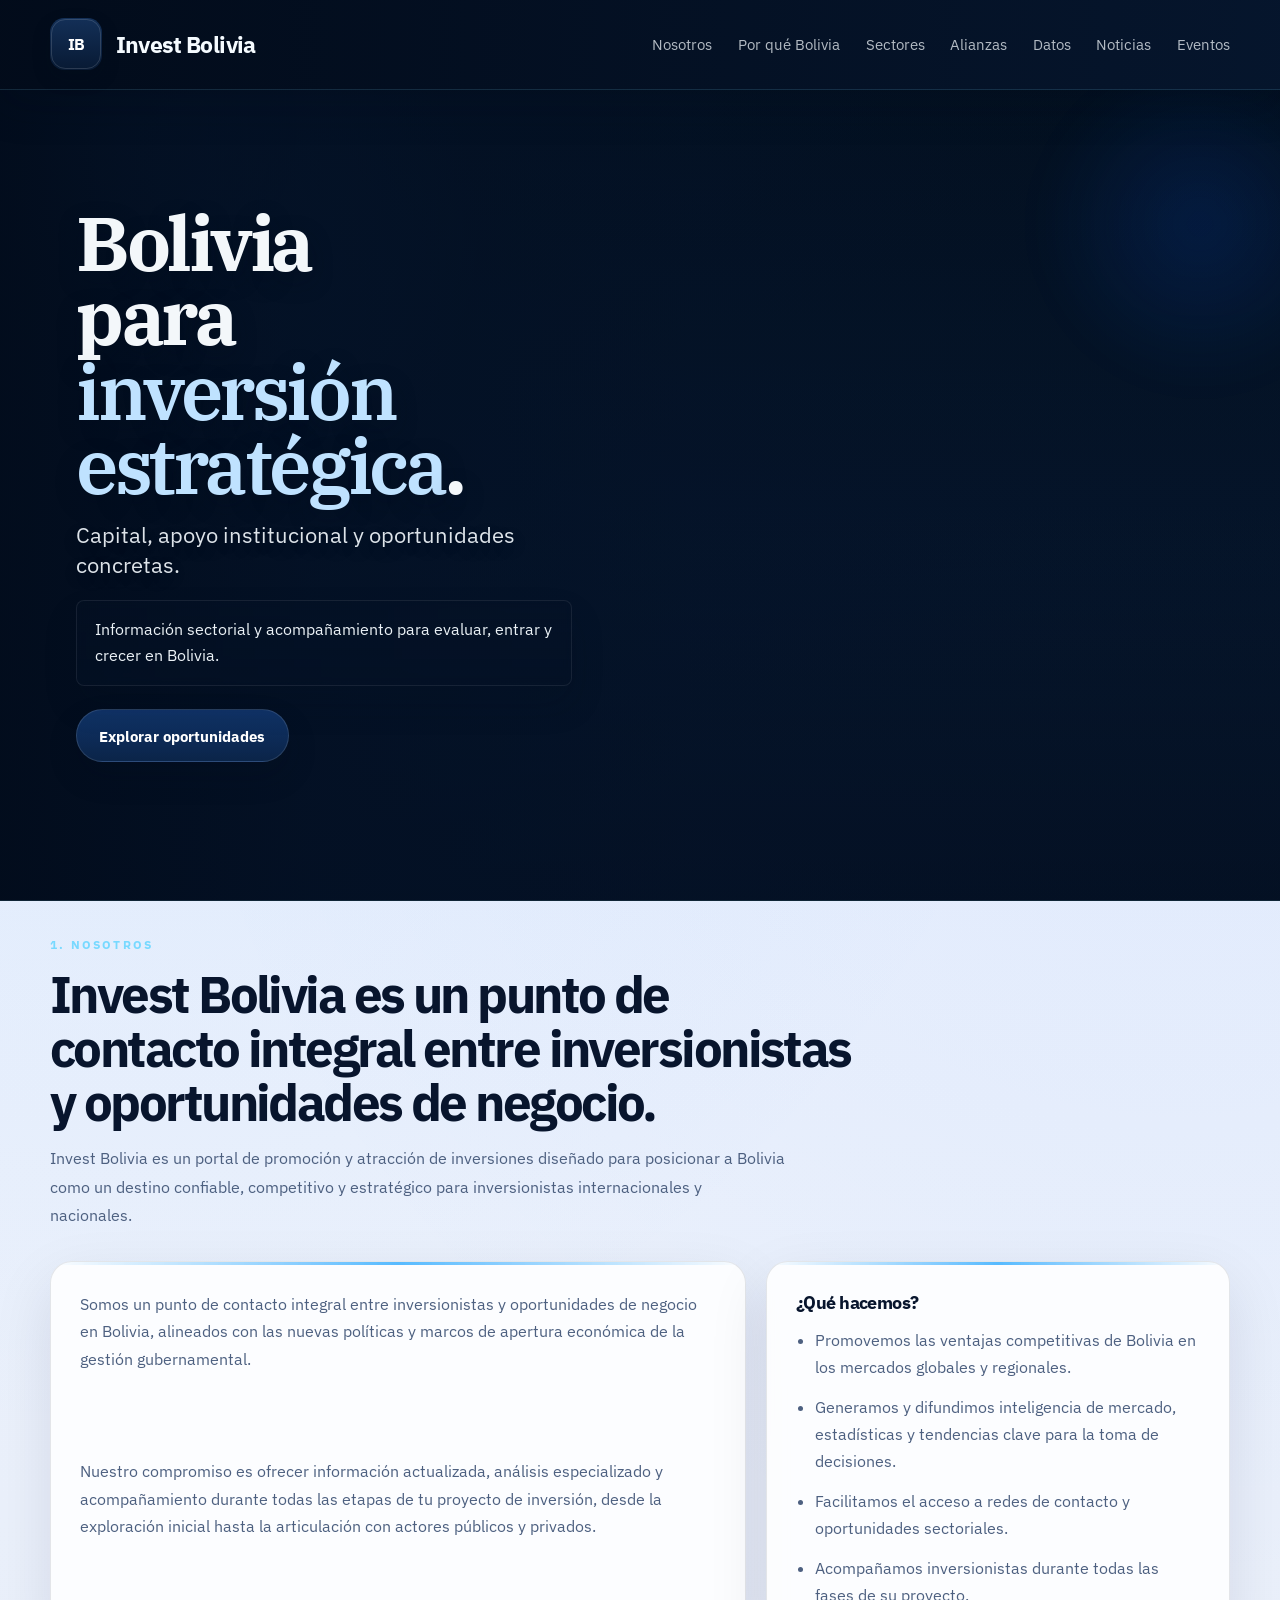
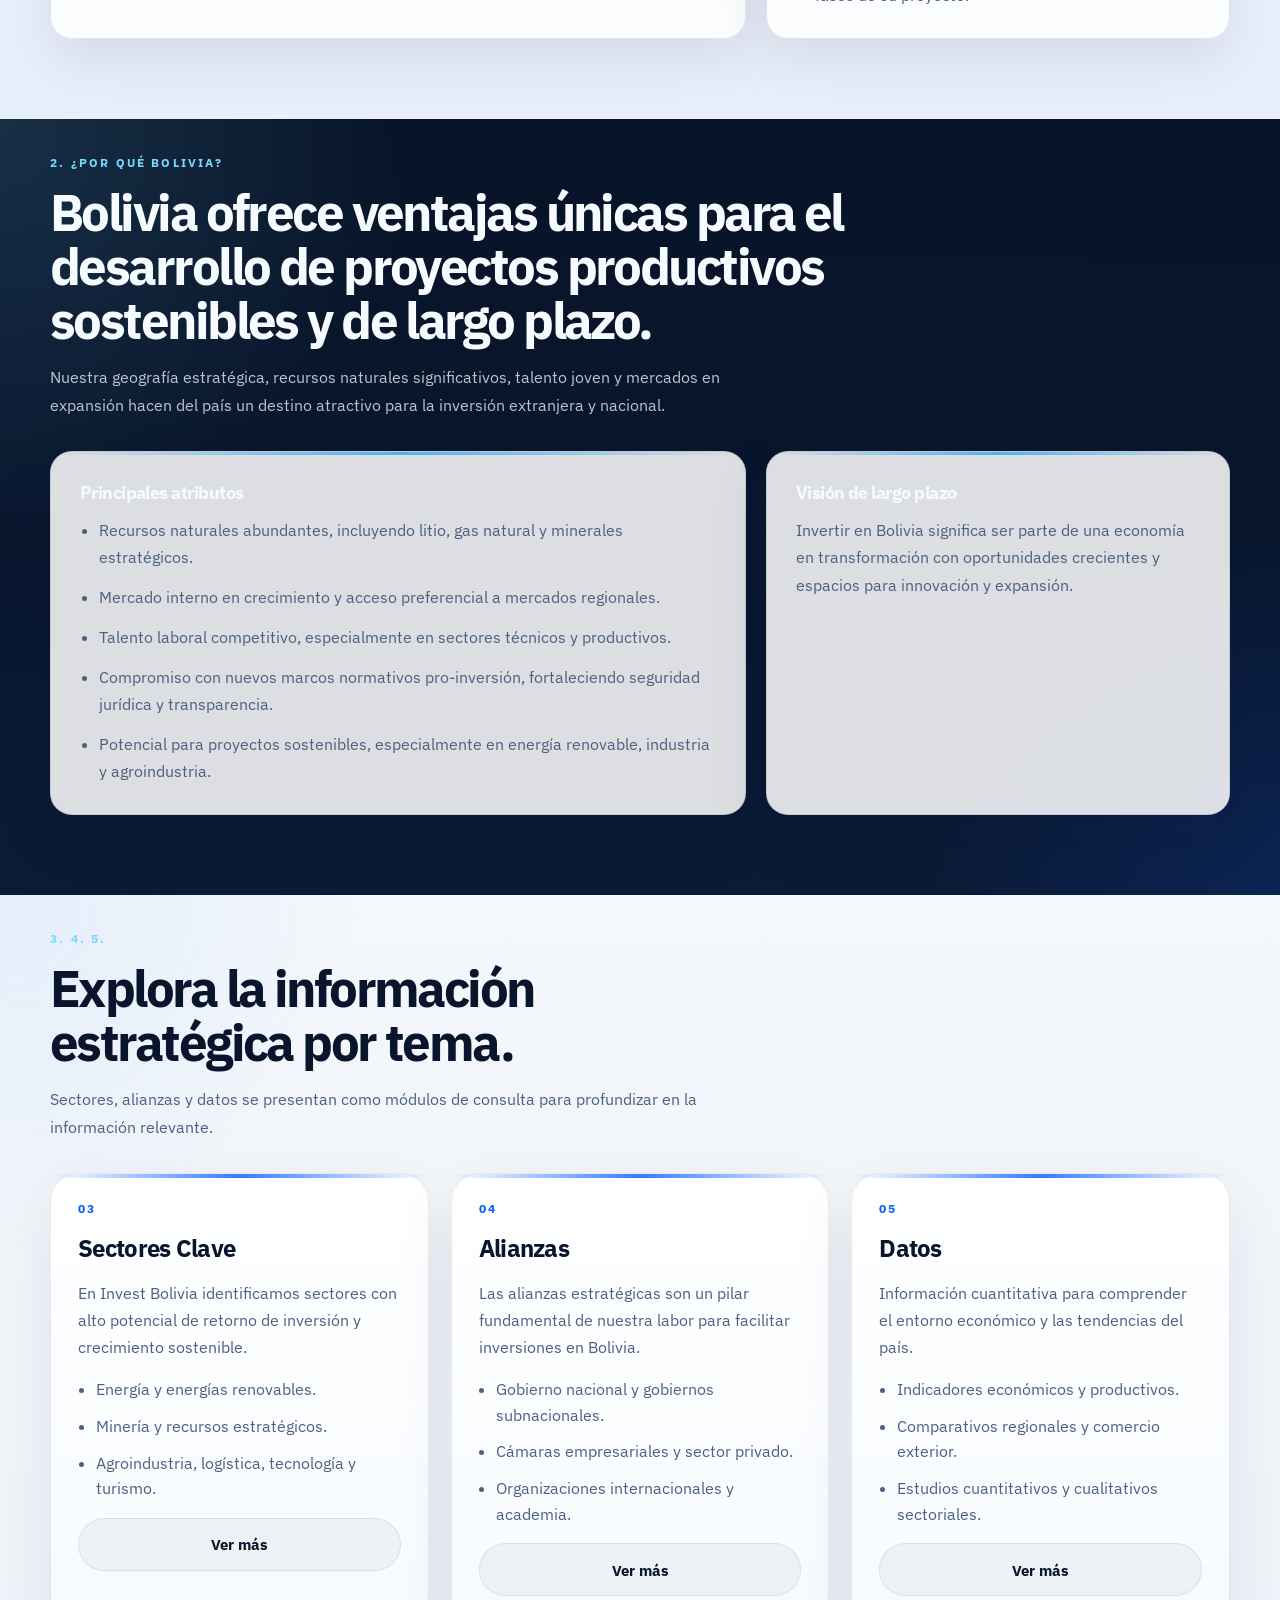
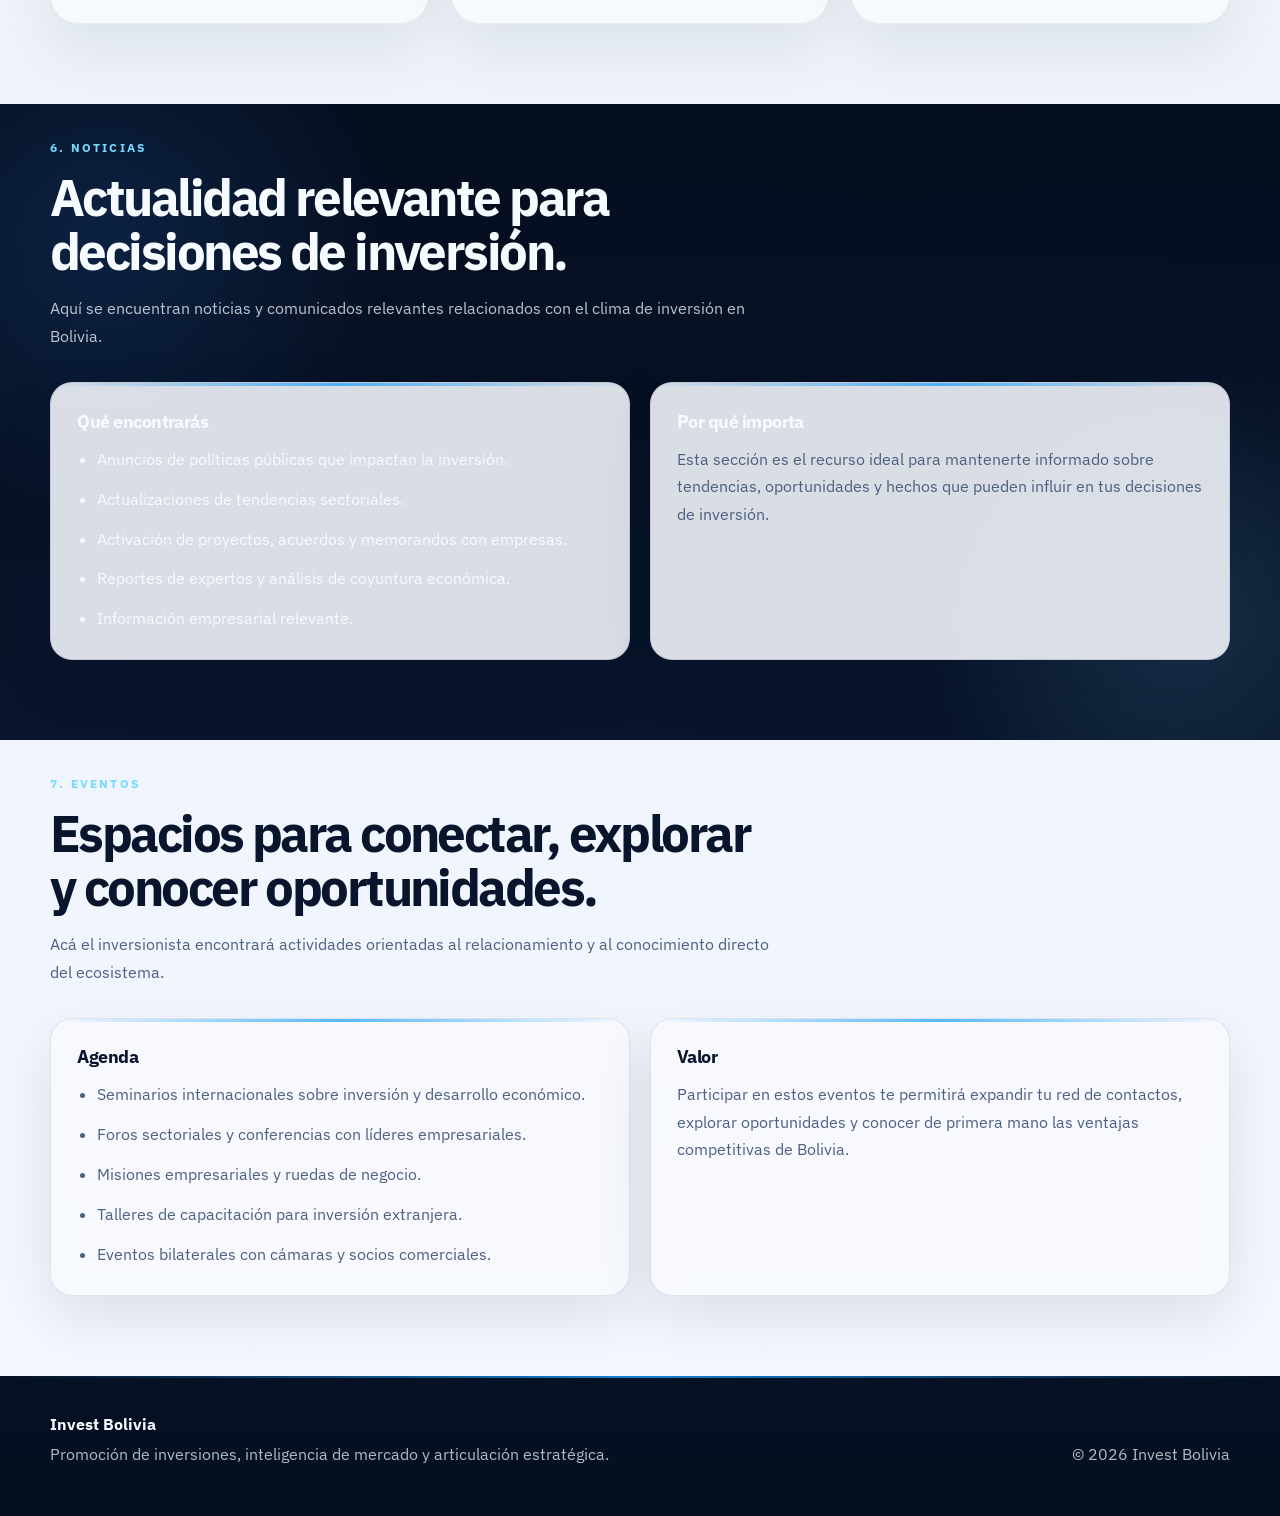
==== commit 7f52907c: "actualizando contenido real" ====
--- a/index.html
+++ b/index.html
@@ -28,13 +28,13 @@
           Menu
         </button>
         <div class="nav-menu" id="nav-menu">
-          <a href="nosotros.html">Nosotros</a>
-          <a href="por-que-bolivia.html">Por qu&eacute; Bolivia</a>
+          <a href="#nosotros">Nosotros</a>
+          <a href="#bolivia">Por qu&eacute; Bolivia</a>
           <a href="sectores.html">Sectores</a>
           <a href="alianzas.html">Alianzas</a>
           <a href="datos.html">Datos</a>
-          <a href="noticias.html">Noticias</a>
-          <a href="eventos.html">Eventos</a>
+          <a href="#noticias">Noticias</a>
+          <a href="#eventos">Eventos</a>
         </div>
       </nav>
     </div>
@@ -57,105 +57,194 @@
             <p>Informaci&oacute;n sectorial y acompa&ntilde;amiento para evaluar, entrar y crecer en Bolivia.</p>
           </div>
           <div class="hero-actions">
-            <a class="button button-primary" href="#explora">Explorar oportunidades</a>
+            <a class="button button-primary" href="#nosotros">Explorar oportunidades</a>
           </div>
         </div>
       </div>
     </section>
 
+    <section class="section" id="nosotros">
+      <div class="container">
+        <div class="section-heading">
+          <p class="section-tag">1. Nosotros</p>
+          <h2>Invest Bolivia es un punto de contacto integral entre inversionistas y oportunidades de negocio.</h2>
+          <p class="section-intro">
+            Invest Bolivia es un portal de promoci&oacute;n y atracci&oacute;n de inversiones dise&ntilde;ado para posicionar a Bolivia
+            como un destino confiable, competitivo y estrat&eacute;gico para inversionistas internacionales y nacionales.
+          </p>
+        </div>
+
+        <div class="content-grid">
+          <article class="content-card content-card-wide">
+            <p>
+              Somos un punto de contacto integral entre inversionistas y oportunidades de negocio en Bolivia, alineados
+              con las nuevas pol&iacute;ticas y marcos de apertura econ&oacute;mica de la gesti&oacute;n gubernamental.
+            </p>
+            <p>
+              Nuestro compromiso es ofrecer informaci&oacute;n actualizada, an&aacute;lisis especializado y acompa&ntilde;amiento durante
+              todas las etapas de tu proyecto de inversi&oacute;n, desde la exploraci&oacute;n inicial hasta la articulaci&oacute;n con actores
+              p&uacute;blicos y privados.
+            </p>
+          </article>
+
+          <article class="content-card">
+            <h3>&iquest;Qu&eacute; hacemos?</h3>
+            <ul class="feature-list">
+              <li>Promovemos las ventajas competitivas de Bolivia en los mercados globales y regionales.</li>
+              <li>Generamos y difundimos inteligencia de mercado, estad&iacute;sticas y tendencias clave para la toma de decisiones.</li>
+              <li>Facilitamos el acceso a redes de contacto y oportunidades sectoriales.</li>
+              <li>Acompa&ntilde;amos inversionistas durante todas las fases de su proyecto.</li>
+            </ul>
+          </article>
+        </div>
+      </div>
+    </section>
+
+    <section class="section section-accent" id="bolivia">
+      <div class="container">
+        <div class="section-heading">
+          <p class="section-tag">2. &iquest;Por qu&eacute; Bolivia?</p>
+          <h2>Bolivia ofrece ventajas &uacute;nicas para el desarrollo de proyectos productivos sostenibles y de largo plazo.</h2>
+          <p class="section-intro">
+            Nuestra geograf&iacute;a estrat&eacute;gica, recursos naturales significativos, talento joven y mercados en expansi&oacute;n
+            hacen del pa&iacute;s un destino atractivo para la inversi&oacute;n extranjera y nacional.
+          </p>
+        </div>
+
+        <div class="content-grid">
+          <article class="content-card">
+            <h3>Principales atributos</h3>
+            <ul class="feature-list">
+              <li>Recursos naturales abundantes, incluyendo litio, gas natural y minerales estrat&eacute;gicos.</li>
+              <li>Mercado interno en crecimiento y acceso preferencial a mercados regionales.</li>
+              <li>Talento laboral competitivo, especialmente en sectores t&eacute;cnicos y productivos.</li>
+              <li>Compromiso con nuevos marcos normativos pro-inversi&oacute;n, fortaleciendo seguridad jur&iacute;dica y transparencia.</li>
+              <li>Potencial para proyectos sostenibles, especialmente en energ&iacute;a renovable, industria y agroindustria.</li>
+            </ul>
+          </article>
+
+          <article class="content-card">
+            <h3>Visi&oacute;n de largo plazo</h3>
+            <p>
+              Invertir en Bolivia significa ser parte de una econom&iacute;a en transformaci&oacute;n con oportunidades crecientes y
+              espacios para innovaci&oacute;n y expansi&oacute;n.
+            </p>
+          </article>
+        </div>
+      </div>
+    </section>
+
     <section class="section overview-section" id="explora">
       <div class="container">
         <div class="section-heading section-heading-compact">
-          <p class="section-tag">Explora Invest Bolivia</p>
-          <h2>Accesos claros a la informaci&oacute;n clave.</h2>
-          <p class="section-intro">
-            Una vista ejecutiva del portal para entender cada eje y profundizar solo cuando haga falta.
+          <p class="section-tag">3. 4. 5.</p>
+          <h2>Explora la informaci&oacute;n estrat&eacute;gica por tema.</h2>
+          <p class="section-intro">
+            Sectores, alianzas y datos se presentan como m&oacute;dulos de consulta para profundizar en la informaci&oacute;n relevante.
           </p>
         </div>
 
         <div class="overview-grid">
           <article class="overview-card">
-            <p class="overview-index">01</p>
-            <h3>Nosotros</h3>
-            <p>Qui&eacute;nes somos, qu&eacute; hacemos y c&oacute;mo acompa&ntilde;amos proyectos de inversi&oacute;n.</p>
+            <p class="overview-index">03</p>
+            <h3>Sectores Clave</h3>
+            <p>En Invest Bolivia identificamos sectores con alto potencial de retorno de inversi&oacute;n y crecimiento sostenible.</p>
             <ul class="overview-list">
-              <li>Punto de contacto integral.</li>
-              <li>Inteligencia de mercado.</li>
-              <li>Acompa&ntilde;amiento por etapas.</li>
-            </ul>
-            <a class="button button-soft" href="nosotros.html">Ver detalle</a>
-          </article>
-
-          <article class="overview-card">
-            <p class="overview-index">02</p>
-            <h3>Por qu&eacute; Bolivia</h3>
-            <p>Ventajas competitivas, condiciones estructurales y narrativa pa&iacute;s para capital productivo.</p>
-            <ul class="overview-list">
-              <li>Recursos estrat&eacute;gicos.</li>
-              <li>Talento y mercado regional.</li>
-              <li>Potencial de largo plazo.</li>
-            </ul>
-            <a class="button button-soft" href="por-que-bolivia.html">Ver detalle</a>
-          </article>
-
-          <article class="overview-card">
-            <p class="overview-index">03</p>
-            <h3>Sectores</h3>
-            <p>Industrias priorizadas por retorno, escala, sostenibilidad y capacidad de encadenamiento.</p>
-            <ul class="overview-list">
-              <li>Energ&iacute;a y miner&iacute;a.</li>
-              <li>Agroindustria y tecnolog&iacute;a.</li>
-              <li>Infraestructura y turismo.</li>
-            </ul>
-            <a class="button button-soft" href="sectores.html">Ver detalle</a>
+              <li>Energ&iacute;a y energ&iacute;as renovables.</li>
+              <li>Miner&iacute;a y recursos estrat&eacute;gicos.</li>
+              <li>Agroindustria, log&iacute;stica, tecnolog&iacute;a y turismo.</li>
+            </ul>
+            <a class="button button-soft" href="sectores.html">Ver m&aacute;s</a>
           </article>
 
           <article class="overview-card">
             <p class="overview-index">04</p>
             <h3>Alianzas</h3>
-            <p>Articulaci&oacute;n institucional para conectar inversionistas con actores p&uacute;blicos y privados.</p>
+            <p>Las alianzas estrat&eacute;gicas son un pilar fundamental de nuestra labor para facilitar inversiones en Bolivia.</p>
             <ul class="overview-list">
-              <li>Gobierno y sector privado.</li>
-              <li>Multilaterales y academia.</li>
-              <li>Coordinaci&oacute;n estrat&eacute;gica.</li>
-            </ul>
-            <a class="button button-soft" href="alianzas.html">Ver detalle</a>
+              <li>Gobierno nacional y gobiernos subnacionales.</li>
+              <li>C&aacute;maras empresariales y sector privado.</li>
+              <li>Organizaciones internacionales y academia.</li>
+            </ul>
+            <a class="button button-soft" href="alianzas.html">Ver m&aacute;s</a>
           </article>
 
           <article class="overview-card">
             <p class="overview-index">05</p>
             <h3>Datos</h3>
-            <p>Base cuantitativa para validar oportunidades, comparar escenarios y apoyar decisiones.</p>
+            <p>Informaci&oacute;n cuantitativa para comprender el entorno econ&oacute;mico y las tendencias del pa&iacute;s.</p>
             <ul class="overview-list">
-              <li>Indicadores y comparativos.</li>
-              <li>Comercio exterior.</li>
-              <li>Lectura macro y sectorial.</li>
-            </ul>
-            <a class="button button-soft" href="datos.html">Ver detalle</a>
-          </article>
-
-          <article class="overview-card">
-            <p class="overview-index">06</p>
-            <h3>Noticias</h3>
-            <p>Seguimiento al clima de inversi&oacute;n, cambios regulatorios y movimientos sectoriales.</p>
-            <ul class="overview-list">
-              <li>Pol&iacute;tica p&uacute;blica.</li>
-              <li>Proyectos y acuerdos.</li>
-              <li>An&aacute;lisis de coyuntura.</li>
-            </ul>
-            <a class="button button-soft" href="noticias.html">Ver detalle</a>
-          </article>
-
-          <article class="overview-card overview-card-wide">
-            <p class="overview-index">07</p>
-            <h3>Eventos</h3>
-            <p>Espacios para generar contactos, validar oportunidades y activar relaciones de negocio.</p>
-            <ul class="overview-list">
-              <li>Seminarios y foros sectoriales.</li>
+              <li>Indicadores econ&oacute;micos y productivos.</li>
+              <li>Comparativos regionales y comercio exterior.</li>
+              <li>Estudios cuantitativos y cualitativos sectoriales.</li>
+            </ul>
+            <a class="button button-soft" href="datos.html">Ver m&aacute;s</a>
+          </article>
+        </div>
+      </div>
+    </section>
+
+    <section class="section section-dark" id="noticias">
+      <div class="container">
+        <div class="section-heading section-heading-compact">
+          <p class="section-tag">6. Noticias</p>
+          <h2>Actualidad relevante para decisiones de inversi&oacute;n.</h2>
+          <p class="section-intro">
+            Aqu&iacute; se encuentran noticias y comunicados relevantes relacionados con el clima de inversi&oacute;n en Bolivia.
+          </p>
+        </div>
+
+        <div class="events-grid">
+          <article class="event-card">
+            <h3>Qu&eacute; encontrar&aacute;s</h3>
+            <ul class="feature-list">
+              <li>Anuncios de pol&iacute;ticas p&uacute;blicas que impactan la inversi&oacute;n.</li>
+              <li>Actualizaciones de tendencias sectoriales.</li>
+              <li>Activaci&oacute;n de proyectos, acuerdos y memorandos con empresas.</li>
+              <li>Reportes de expertos y an&aacute;lisis de coyuntura econ&oacute;mica.</li>
+              <li>Informaci&oacute;n empresarial relevante.</li>
+            </ul>
+          </article>
+
+          <article class="event-card">
+            <h3>Por qu&eacute; importa</h3>
+            <p>
+              Esta secci&oacute;n es el recurso ideal para mantenerte informado sobre tendencias, oportunidades y hechos que
+              pueden influir en tus decisiones de inversi&oacute;n.
+            </p>
+          </article>
+        </div>
+      </div>
+    </section>
+
+    <section class="section" id="eventos">
+      <div class="container">
+        <div class="section-heading section-heading-compact">
+          <p class="section-tag">7. Eventos</p>
+          <h2>Espacios para conectar, explorar y conocer oportunidades.</h2>
+          <p class="section-intro">
+            Ac&aacute; el inversionista encontrar&aacute; actividades orientadas al relacionamiento y al conocimiento directo del ecosistema.
+          </p>
+        </div>
+
+        <div class="events-grid">
+          <article class="event-card">
+            <h3>Agenda</h3>
+            <ul class="feature-list">
+              <li>Seminarios internacionales sobre inversi&oacute;n y desarrollo econ&oacute;mico.</li>
+              <li>Foros sectoriales y conferencias con l&iacute;deres empresariales.</li>
               <li>Misiones empresariales y ruedas de negocio.</li>
-              <li>Talleres y encuentros bilaterales.</li>
-            </ul>
-            <a class="button button-soft" href="eventos.html">Ver detalle</a>
+              <li>Talleres de capacitaci&oacute;n para inversi&oacute;n extranjera.</li>
+              <li>Eventos bilaterales con c&aacute;maras y socios comerciales.</li>
+            </ul>
+          </article>
+
+          <article class="event-card">
+            <h3>Valor</h3>
+            <p>
+              Participar en estos eventos te permitir&aacute; expandir tu red de contactos, explorar oportunidades y conocer
+              de primera mano las ventajas competitivas de Bolivia.
+            </p>
           </article>
         </div>
       </div>
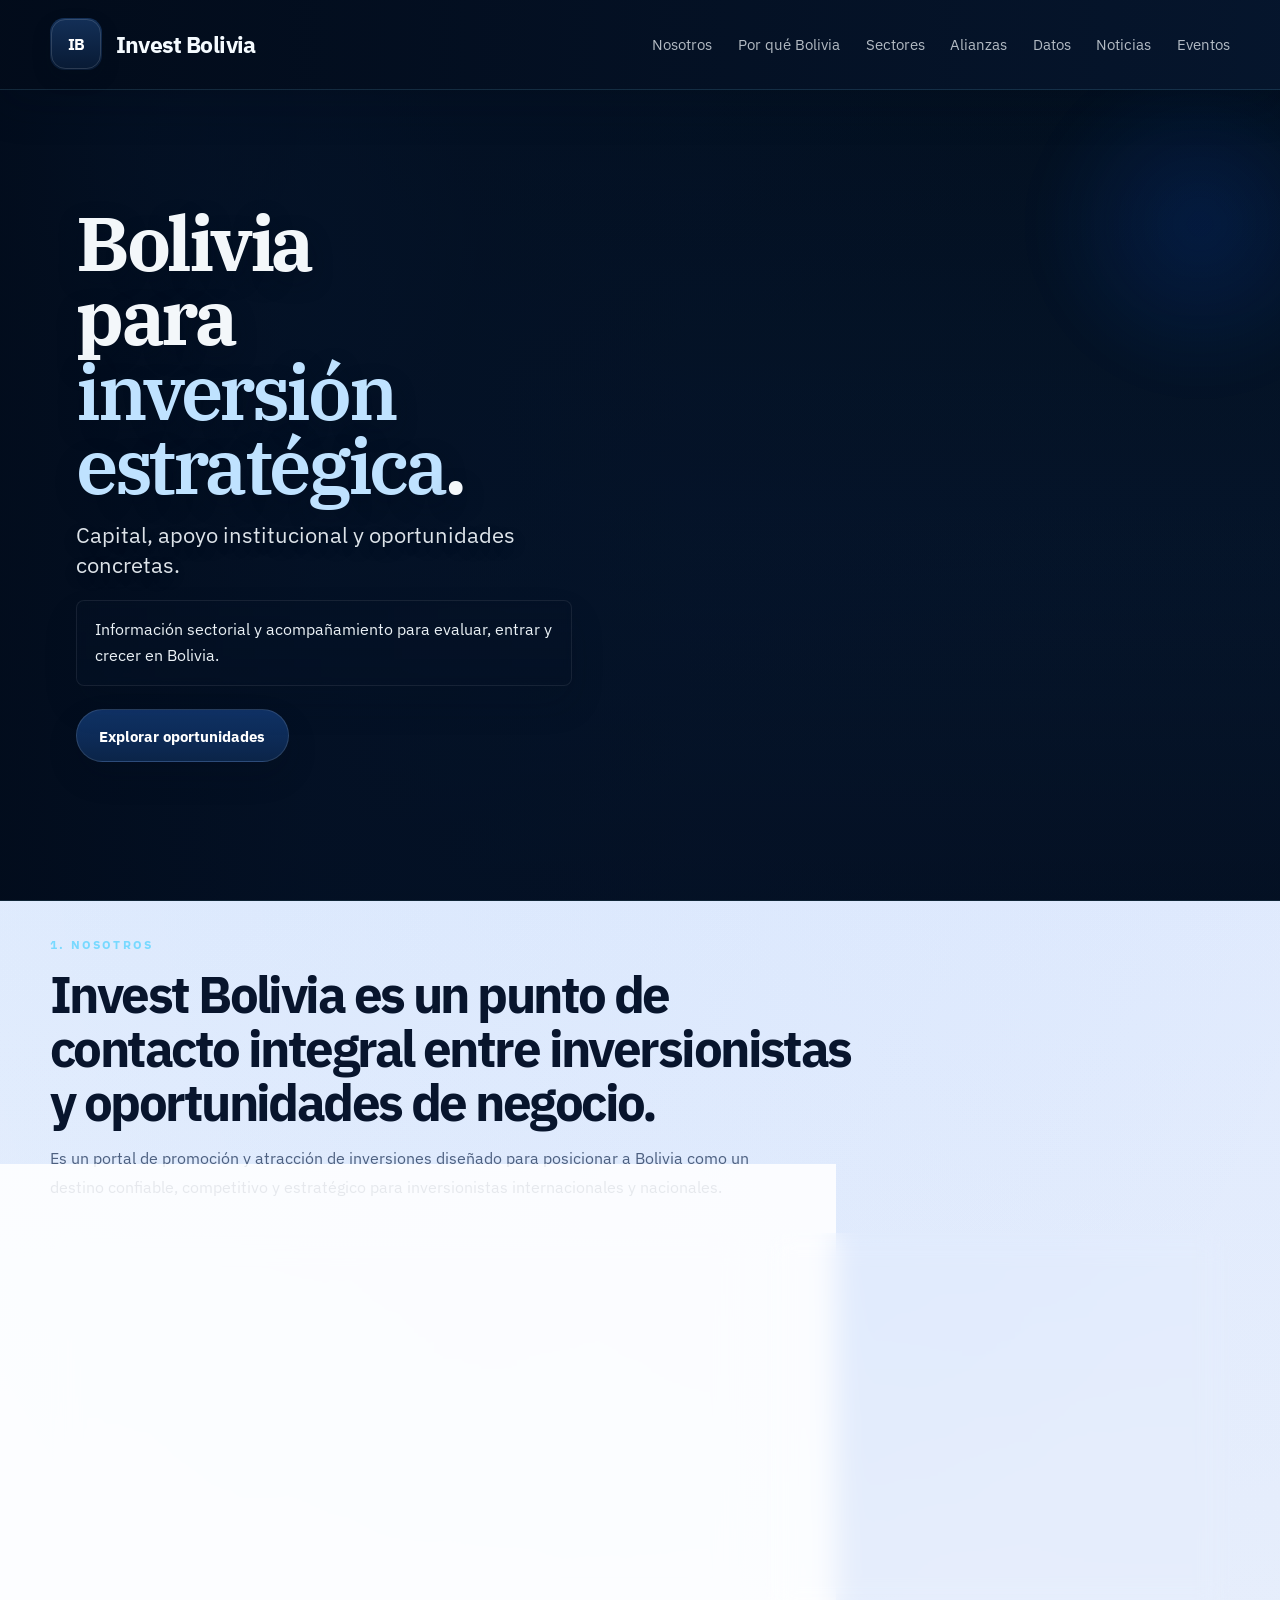
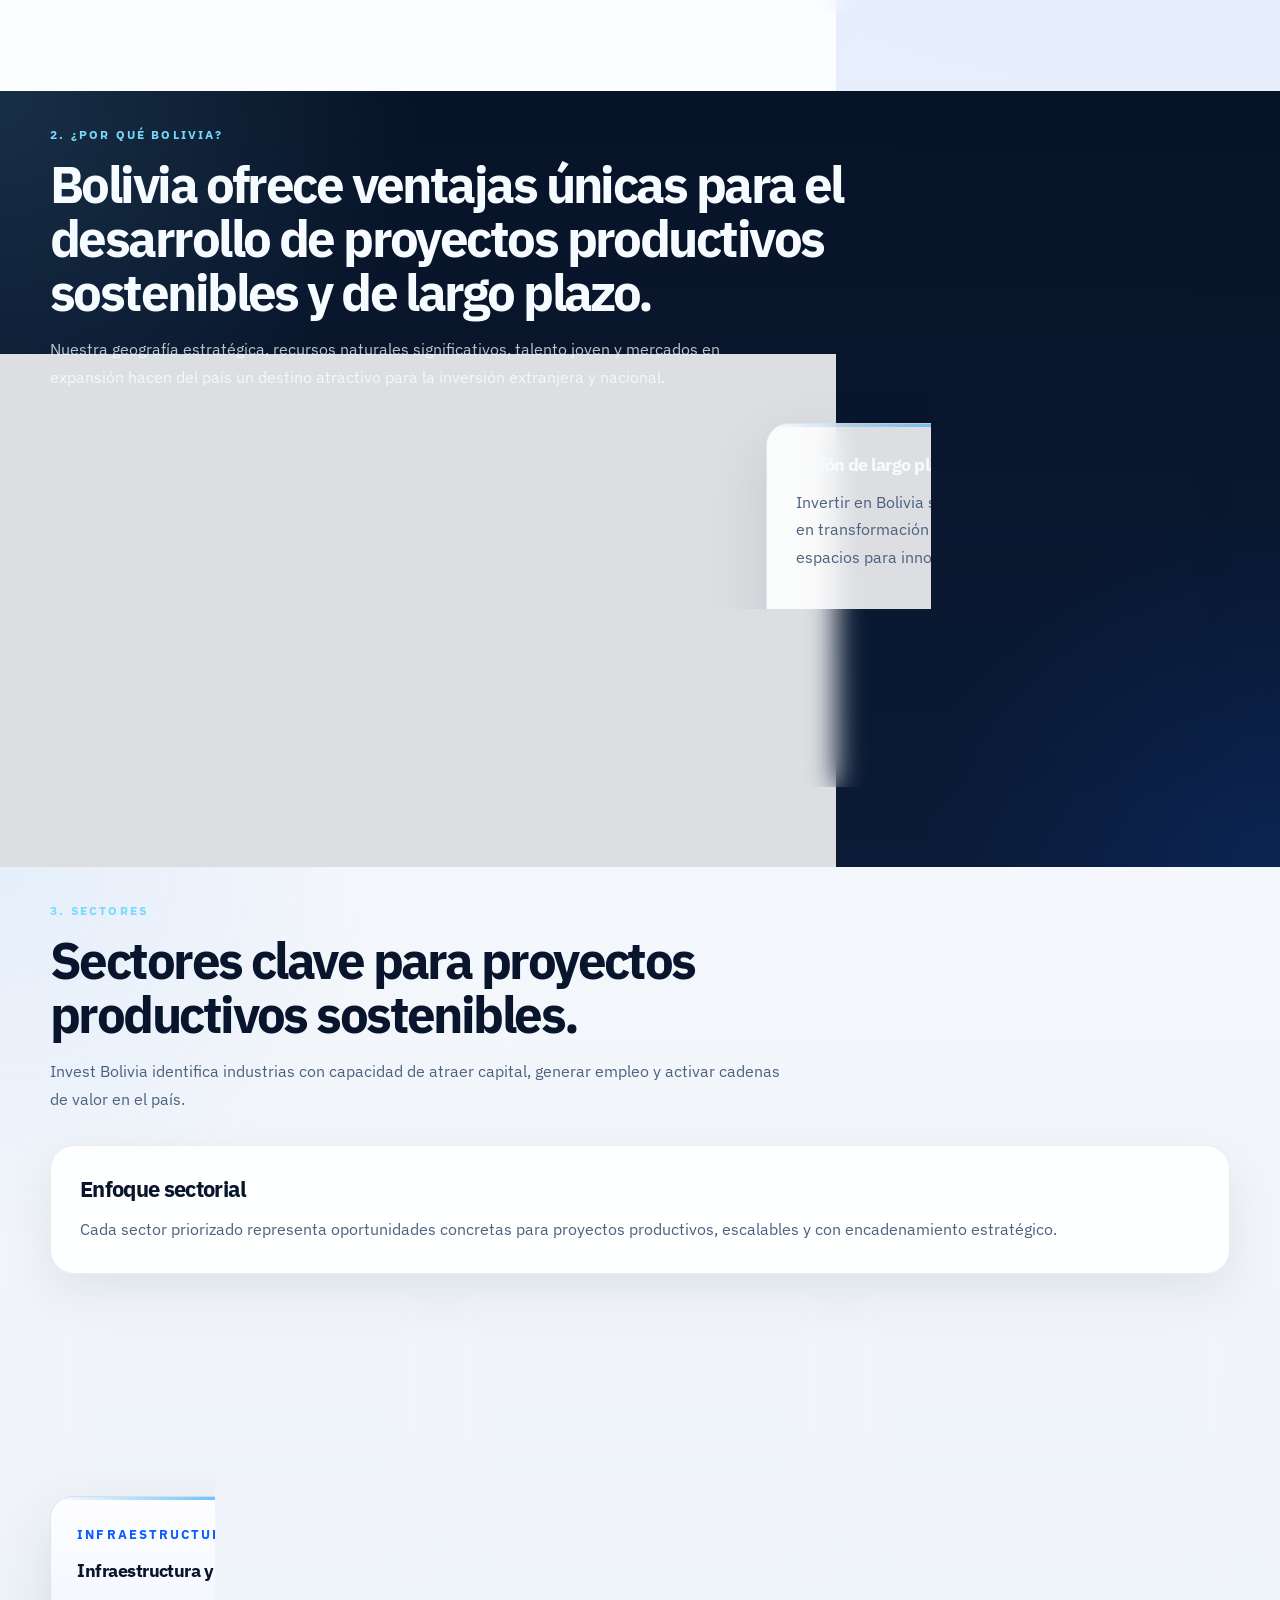
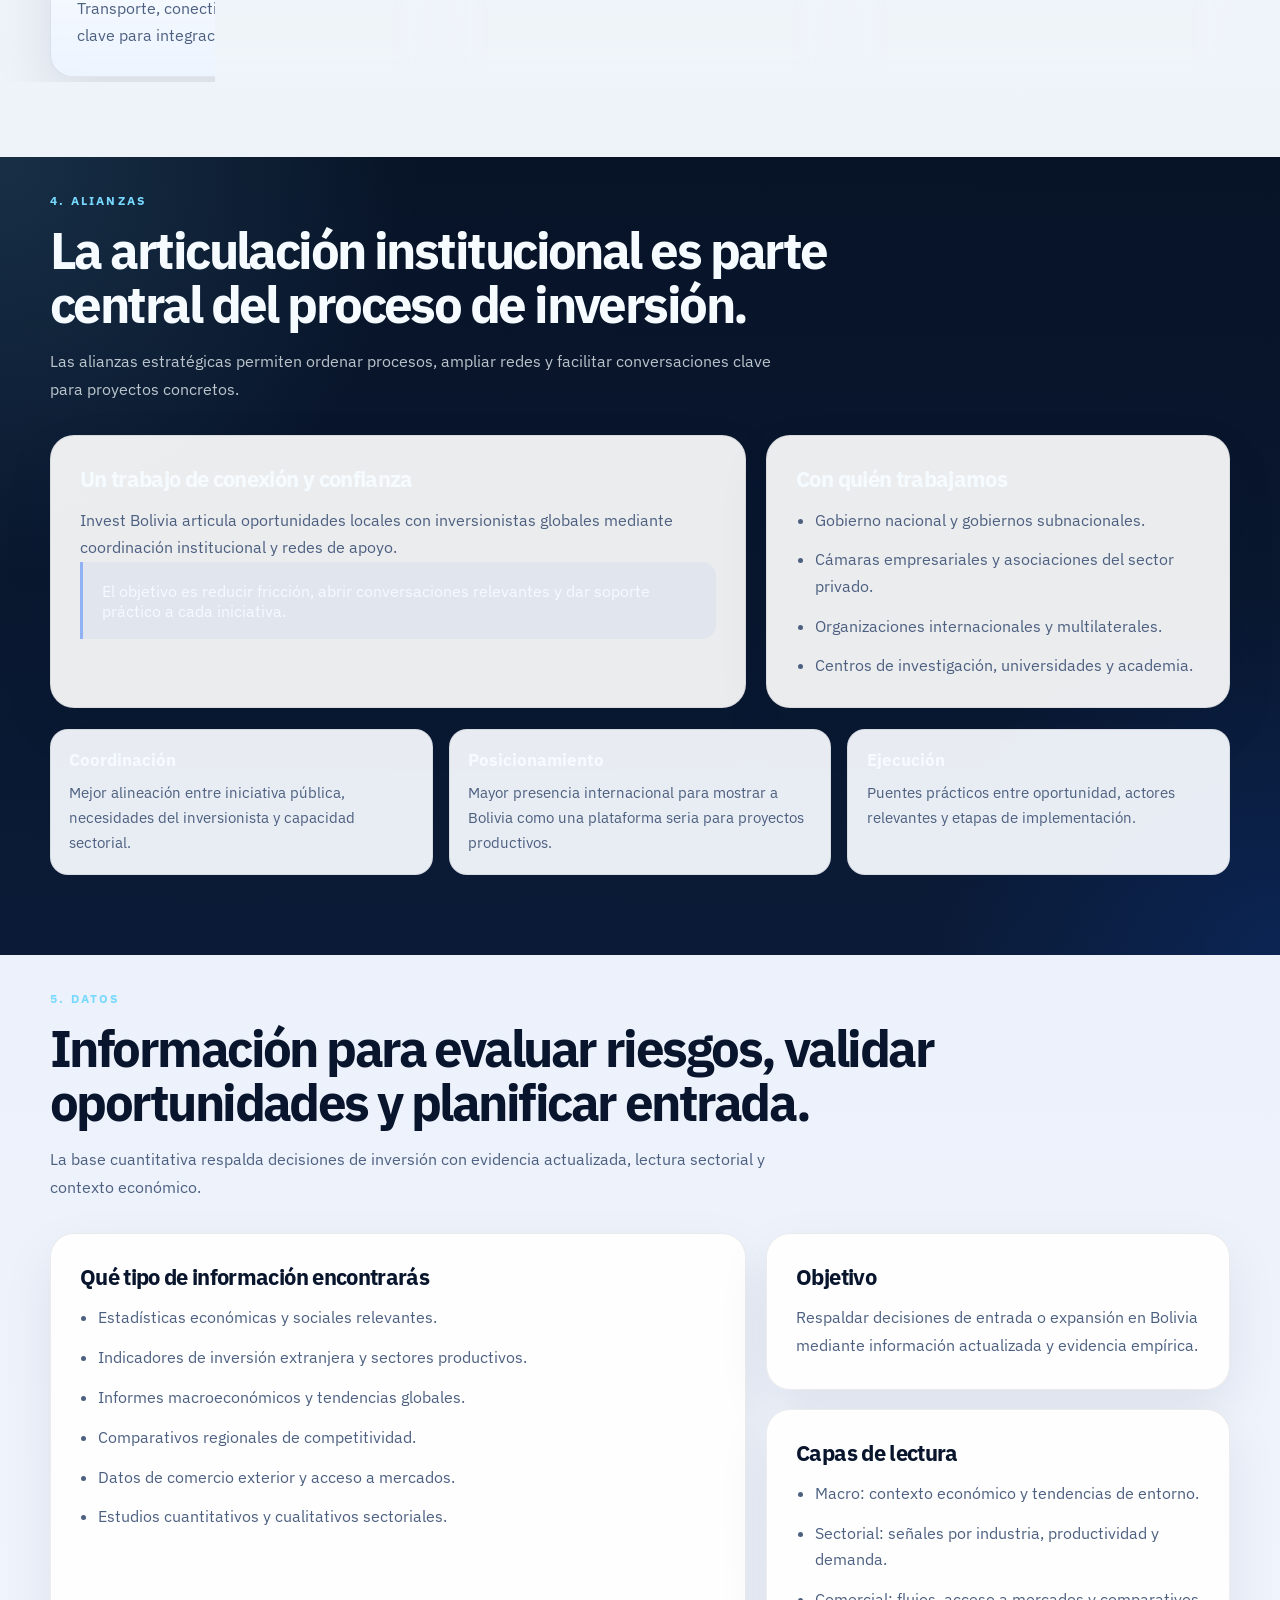
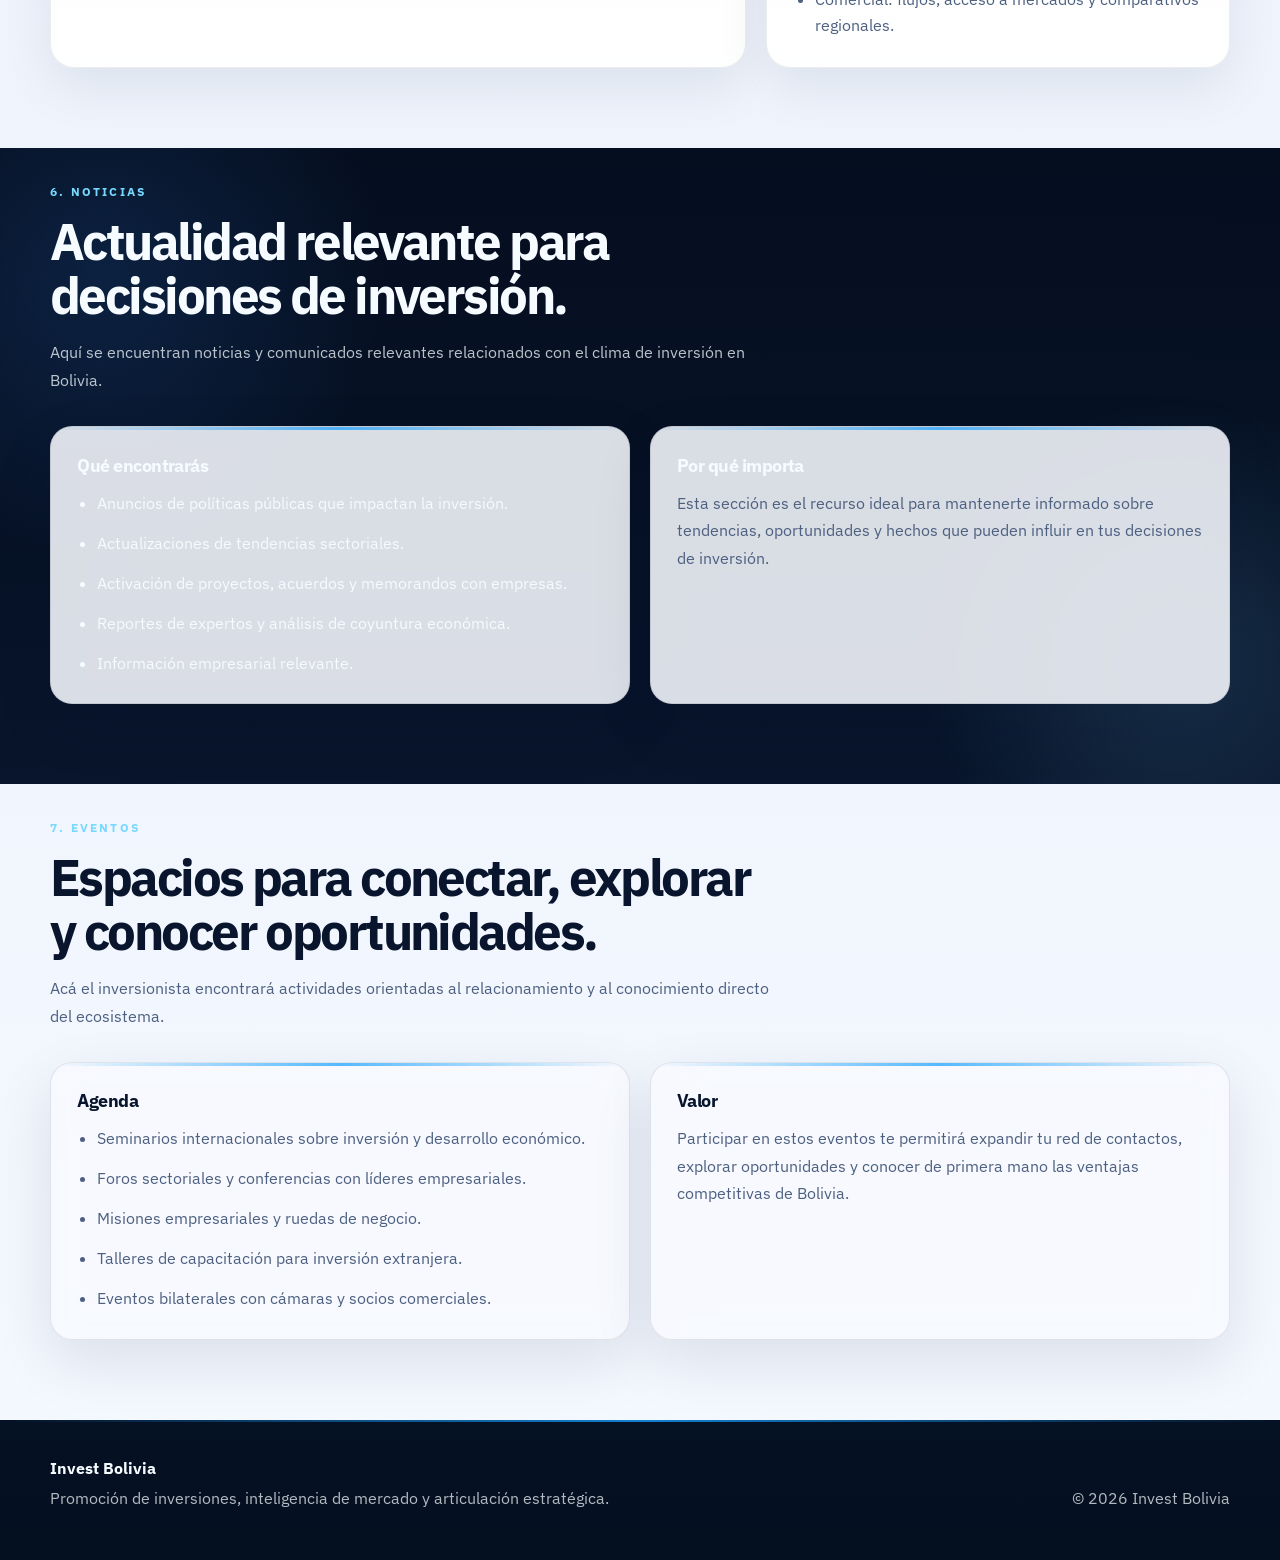
==== commit 69475fa2: "actualizando contenido real" ====
--- a/index.html
+++ b/index.html
@@ -30,9 +30,9 @@
         <div class="nav-menu" id="nav-menu">
           <a href="#nosotros">Nosotros</a>
           <a href="#bolivia">Por qu&eacute; Bolivia</a>
-          <a href="sectores.html">Sectores</a>
-          <a href="alianzas.html">Alianzas</a>
-          <a href="datos.html">Datos</a>
+          <a href="#sectores">Sectores</a>
+          <a href="#alianzas">Alianzas</a>
+          <a href="#datos">Datos</a>
           <a href="#noticias">Noticias</a>
           <a href="#eventos">Eventos</a>
         </div>
@@ -69,7 +69,7 @@
           <p class="section-tag">1. Nosotros</p>
           <h2>Invest Bolivia es un punto de contacto integral entre inversionistas y oportunidades de negocio.</h2>
           <p class="section-intro">
-            Invest Bolivia es un portal de promoci&oacute;n y atracci&oacute;n de inversiones dise&ntilde;ado para posicionar a Bolivia
+            Es un portal de promoci&oacute;n y atracci&oacute;n de inversiones dise&ntilde;ado para posicionar a Bolivia
             como un destino confiable, competitivo y estrat&eacute;gico para inversionistas internacionales y nacionales.
           </p>
         </div>
@@ -134,52 +134,144 @@
       </div>
     </section>
 
-    <section class="section overview-section" id="explora">
-      <div class="container">
-        <div class="section-heading section-heading-compact">
-          <p class="section-tag">3. 4. 5.</p>
-          <h2>Explora la informaci&oacute;n estrat&eacute;gica por tema.</h2>
-          <p class="section-intro">
-            Sectores, alianzas y datos se presentan como m&oacute;dulos de consulta para profundizar en la informaci&oacute;n relevante.
-          </p>
-        </div>
-
-        <div class="overview-grid">
-          <article class="overview-card">
-            <p class="overview-index">03</p>
-            <h3>Sectores Clave</h3>
-            <p>En Invest Bolivia identificamos sectores con alto potencial de retorno de inversi&oacute;n y crecimiento sostenible.</p>
-            <ul class="overview-list">
-              <li>Energ&iacute;a y energ&iacute;as renovables.</li>
-              <li>Miner&iacute;a y recursos estrat&eacute;gicos.</li>
-              <li>Agroindustria, log&iacute;stica, tecnolog&iacute;a y turismo.</li>
-            </ul>
-            <a class="button button-soft" href="sectores.html">Ver m&aacute;s</a>
-          </article>
-
-          <article class="overview-card">
-            <p class="overview-index">04</p>
-            <h3>Alianzas</h3>
-            <p>Las alianzas estrat&eacute;gicas son un pilar fundamental de nuestra labor para facilitar inversiones en Bolivia.</p>
-            <ul class="overview-list">
+    <section class="section overview-section" id="sectores">
+      <div class="container">
+        <div class="section-heading section-heading-compact">
+          <p class="section-tag">3. Sectores</p>
+          <h2>Sectores clave para proyectos productivos sostenibles.</h2>
+          <p class="section-intro">
+            Invest Bolivia identifica industrias con capacidad de atraer capital, generar empleo y activar cadenas de valor en el pa&iacute;s.
+          </p>
+        </div>
+
+        <div class="detail-card">
+          <h3>Enfoque sectorial</h3>
+          <p>
+            Cada sector priorizado representa oportunidades concretas para proyectos productivos, escalables y con encadenamiento estrat&eacute;gico.
+          </p>
+        </div>
+
+        <div class="sector-grid" style="margin-top: 1.3rem;">
+          <article class="sector-card">
+            <span>Energ&iacute;a</span>
+            <h3>Energ&iacute;a y energ&iacute;as renovables</h3>
+            <p>Gas natural, hidr&oacute;geno verde y proyectos vinculados a transici&oacute;n energ&eacute;tica.</p>
+          </article>
+          <article class="sector-card">
+            <span>Miner&iacute;a</span>
+            <h3>Miner&iacute;a y recursos estrat&eacute;gicos</h3>
+            <p>Litio, minerales cr&iacute;ticos y desarrollo de cadena de valor asociada.</p>
+          </article>
+          <article class="sector-card">
+            <span>Agroindustria</span>
+            <h3>Agroindustria y alimentos</h3>
+            <p>Agrobiotecnolog&iacute;a, exportaci&oacute;n agr&iacute;cola y procesamiento de alimentos.</p>
+          </article>
+          <article class="sector-card">
+            <span>Infraestructura</span>
+            <h3>Infraestructura y log&iacute;stica</h3>
+            <p>Transporte, conectividad y obras p&uacute;blicas clave para integraci&oacute;n productiva.</p>
+          </article>
+          <article class="sector-card">
+            <span>Tecnolog&iacute;a</span>
+            <h3>Servicios globales y tecnolog&iacute;a</h3>
+            <p>IT, BPO, SSC y hubs de innovaci&oacute;n con escalabilidad regional.</p>
+          </article>
+          <article class="sector-card">
+            <span>Turismo</span>
+            <h3>Turismo sostenible</h3>
+            <p>Turismo cultural, natural y de experiencia con visi&oacute;n de largo plazo.</p>
+          </article>
+        </div>
+      </div>
+    </section>
+
+    <section class="section section-accent" id="alianzas">
+      <div class="container">
+        <div class="section-heading section-heading-compact">
+          <p class="section-tag">4. Alianzas</p>
+          <h2>La articulaci&oacute;n institucional es parte central del proceso de inversi&oacute;n.</h2>
+          <p class="section-intro">
+            Las alianzas estrat&eacute;gicas permiten ordenar procesos, ampliar redes y facilitar conversaciones clave para proyectos concretos.
+          </p>
+        </div>
+
+        <div class="detail-grid">
+          <article class="detail-card">
+            <h3>Un trabajo de conexi&oacute;n y confianza</h3>
+            <p>
+              Invest Bolivia articula oportunidades locales con inversionistas globales mediante coordinaci&oacute;n institucional y redes de apoyo.
+            </p>
+            <div class="detail-note">
+              El objetivo es reducir fricci&oacute;n, abrir conversaciones relevantes y dar soporte pr&aacute;ctico a cada iniciativa.
+            </div>
+          </article>
+
+          <article class="detail-card">
+            <h3>Con qui&eacute;n trabajamos</h3>
+            <ul class="detail-list">
               <li>Gobierno nacional y gobiernos subnacionales.</li>
-              <li>C&aacute;maras empresariales y sector privado.</li>
-              <li>Organizaciones internacionales y academia.</li>
-            </ul>
-            <a class="button button-soft" href="alianzas.html">Ver m&aacute;s</a>
-          </article>
-
-          <article class="overview-card">
-            <p class="overview-index">05</p>
-            <h3>Datos</h3>
-            <p>Informaci&oacute;n cuantitativa para comprender el entorno econ&oacute;mico y las tendencias del pa&iacute;s.</p>
-            <ul class="overview-list">
-              <li>Indicadores econ&oacute;micos y productivos.</li>
-              <li>Comparativos regionales y comercio exterior.</li>
+              <li>C&aacute;maras empresariales y asociaciones del sector privado.</li>
+              <li>Organizaciones internacionales y multilaterales.</li>
+              <li>Centros de investigaci&oacute;n, universidades y academia.</li>
+            </ul>
+          </article>
+        </div>
+
+        <div class="mini-grid" style="margin-top: 1.3rem;">
+          <article class="mini-card">
+            <h3>Coordinaci&oacute;n</h3>
+            <p>Mejor alineaci&oacute;n entre iniciativa p&uacute;blica, necesidades del inversionista y capacidad sectorial.</p>
+          </article>
+          <article class="mini-card">
+            <h3>Posicionamiento</h3>
+            <p>Mayor presencia internacional para mostrar a Bolivia como una plataforma seria para proyectos productivos.</p>
+          </article>
+          <article class="mini-card">
+            <h3>Ejecuci&oacute;n</h3>
+            <p>Puentes pr&aacute;cticos entre oportunidad, actores relevantes y etapas de implementaci&oacute;n.</p>
+          </article>
+        </div>
+      </div>
+    </section>
+
+    <section class="section" id="datos">
+      <div class="container">
+        <div class="section-heading section-heading-compact">
+          <p class="section-tag">5. Datos</p>
+          <h2>Informaci&oacute;n para evaluar riesgos, validar oportunidades y planificar entrada.</h2>
+          <p class="section-intro">
+            La base cuantitativa respalda decisiones de inversi&oacute;n con evidencia actualizada, lectura sectorial y contexto econ&oacute;mico.
+          </p>
+        </div>
+
+        <div class="detail-grid">
+          <article class="detail-card">
+            <h3>Qu&eacute; tipo de informaci&oacute;n encontrar&aacute;s</h3>
+            <ul class="detail-list">
+              <li>Estad&iacute;sticas econ&oacute;micas y sociales relevantes.</li>
+              <li>Indicadores de inversi&oacute;n extranjera y sectores productivos.</li>
+              <li>Informes macroecon&oacute;micos y tendencias globales.</li>
+              <li>Comparativos regionales de competitividad.</li>
+              <li>Datos de comercio exterior y acceso a mercados.</li>
               <li>Estudios cuantitativos y cualitativos sectoriales.</li>
             </ul>
-            <a class="button button-soft" href="datos.html">Ver m&aacute;s</a>
-          </article>
+          </article>
+
+          <div class="detail-stack">
+            <article class="detail-card">
+              <h3>Objetivo</h3>
+              <p>Respaldar decisiones de entrada o expansi&oacute;n en Bolivia mediante informaci&oacute;n actualizada y evidencia emp&iacute;rica.</p>
+            </article>
+            <article class="detail-card">
+              <h3>Capas de lectura</h3>
+              <ul class="detail-list">
+                <li>Macro: contexto econ&oacute;mico y tendencias de entorno.</li>
+                <li>Sectorial: se&ntilde;ales por industria, productividad y demanda.</li>
+                <li>Comercial: flujos, acceso a mercados y comparativos regionales.</li>
+              </ul>
+            </article>
+          </div>
         </div>
       </div>
     </section>
--- a/css/styles.css
+++ b/css/styles.css
@@ -792,6 +792,7 @@
 
 .content-card-wide {
   display: grid;
+  align-content: start;
   gap: 1rem;
 }
 
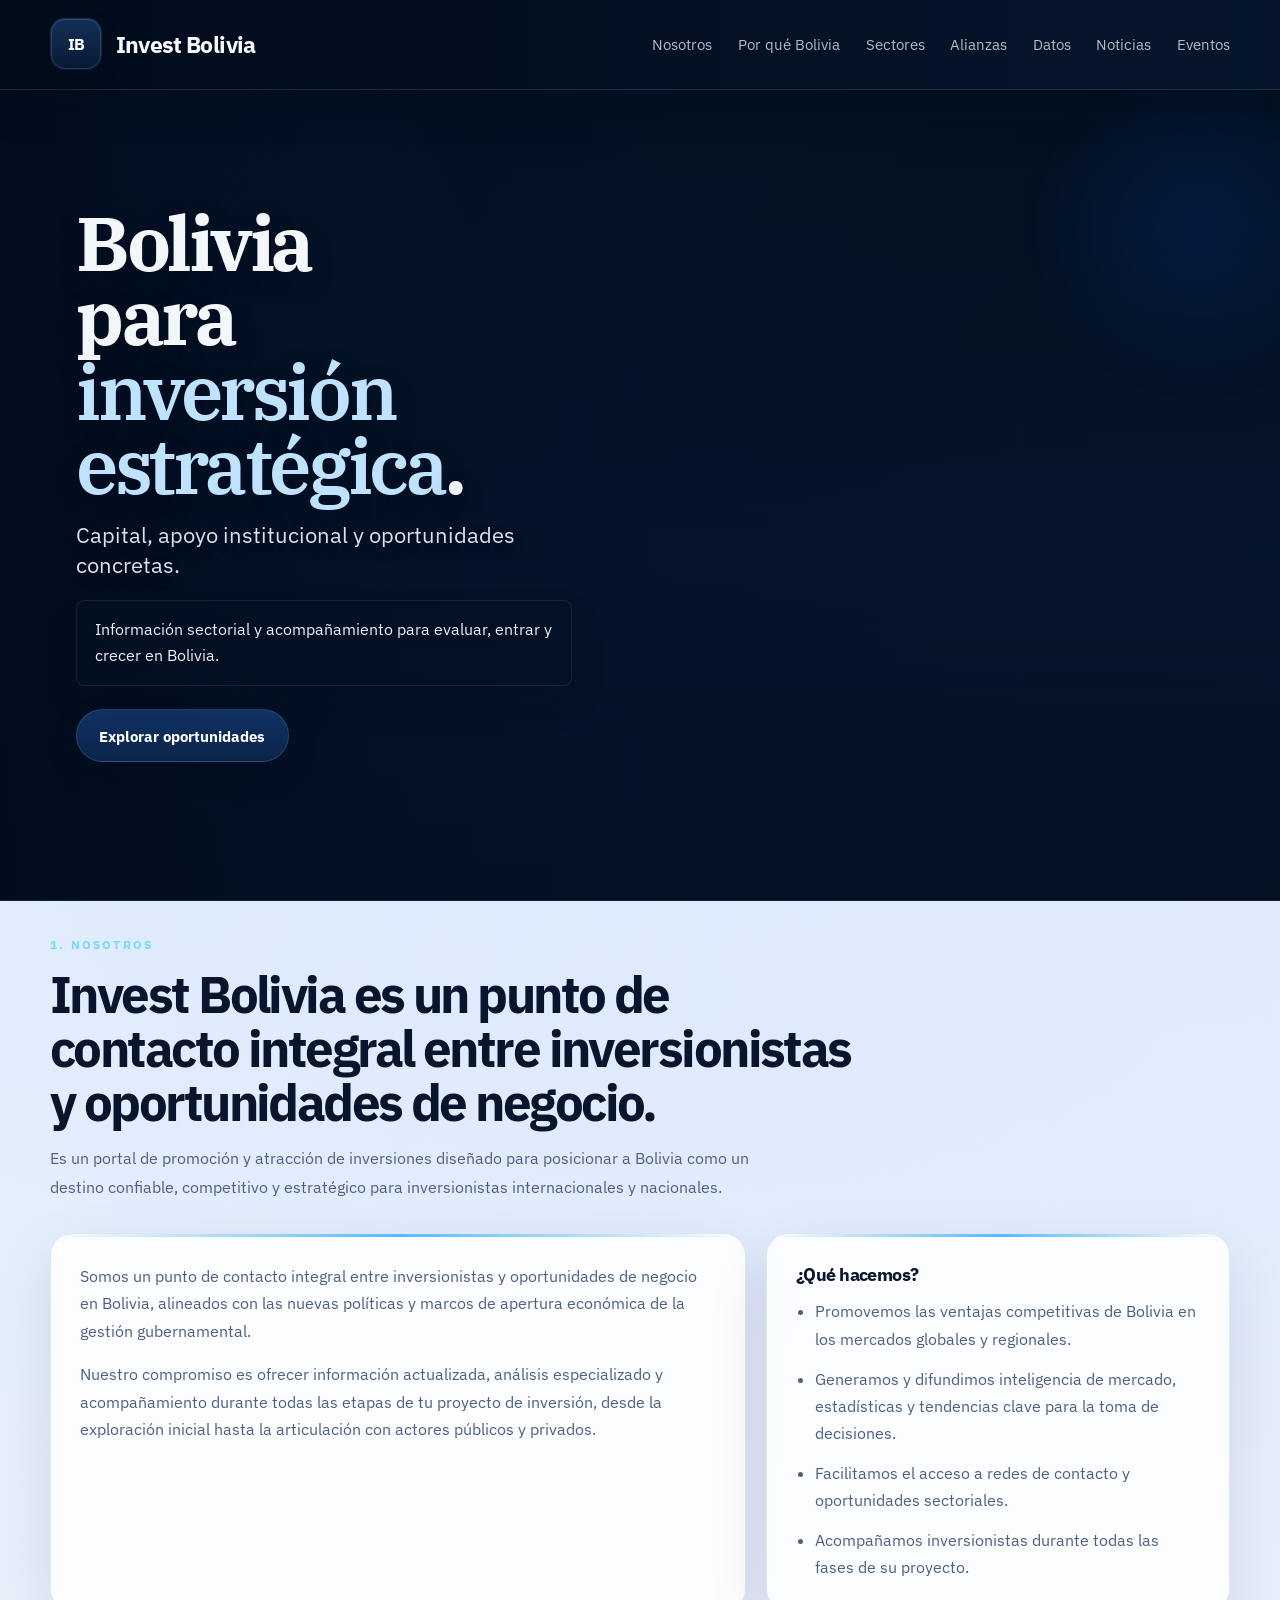
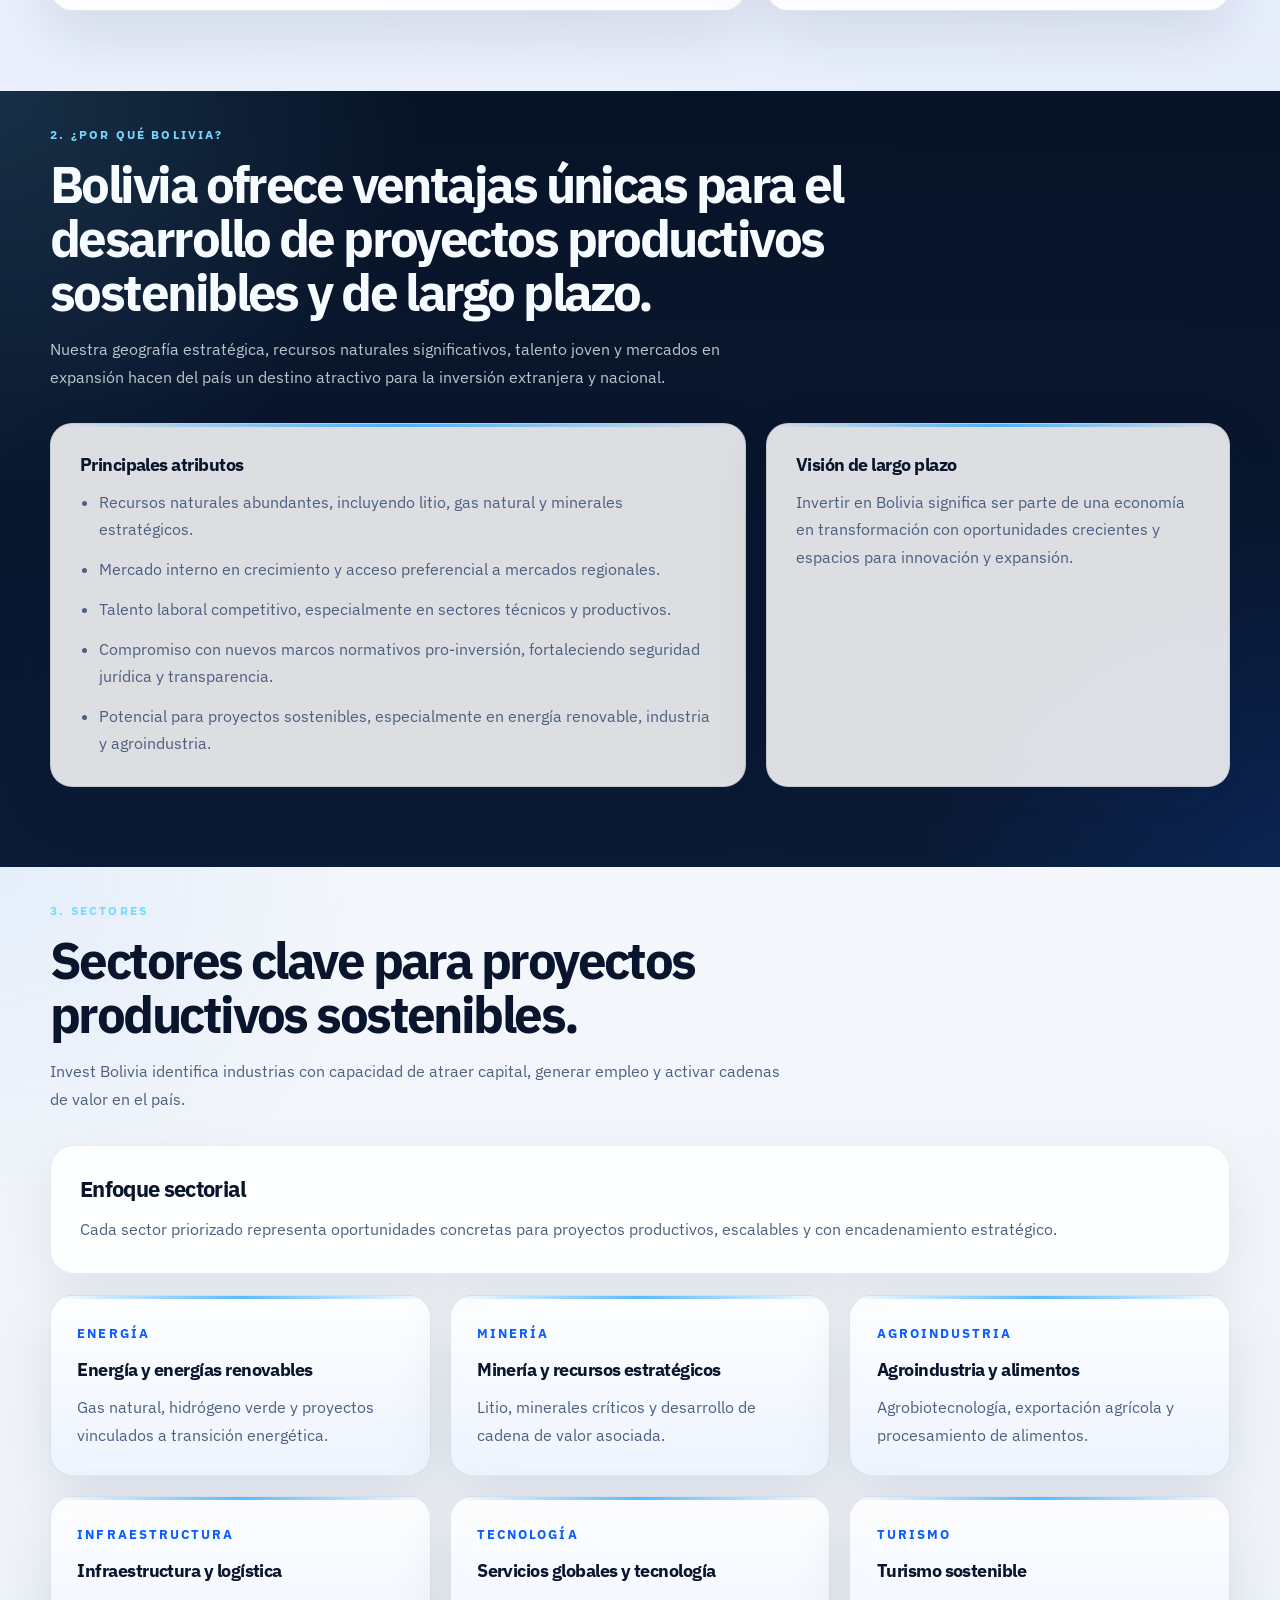
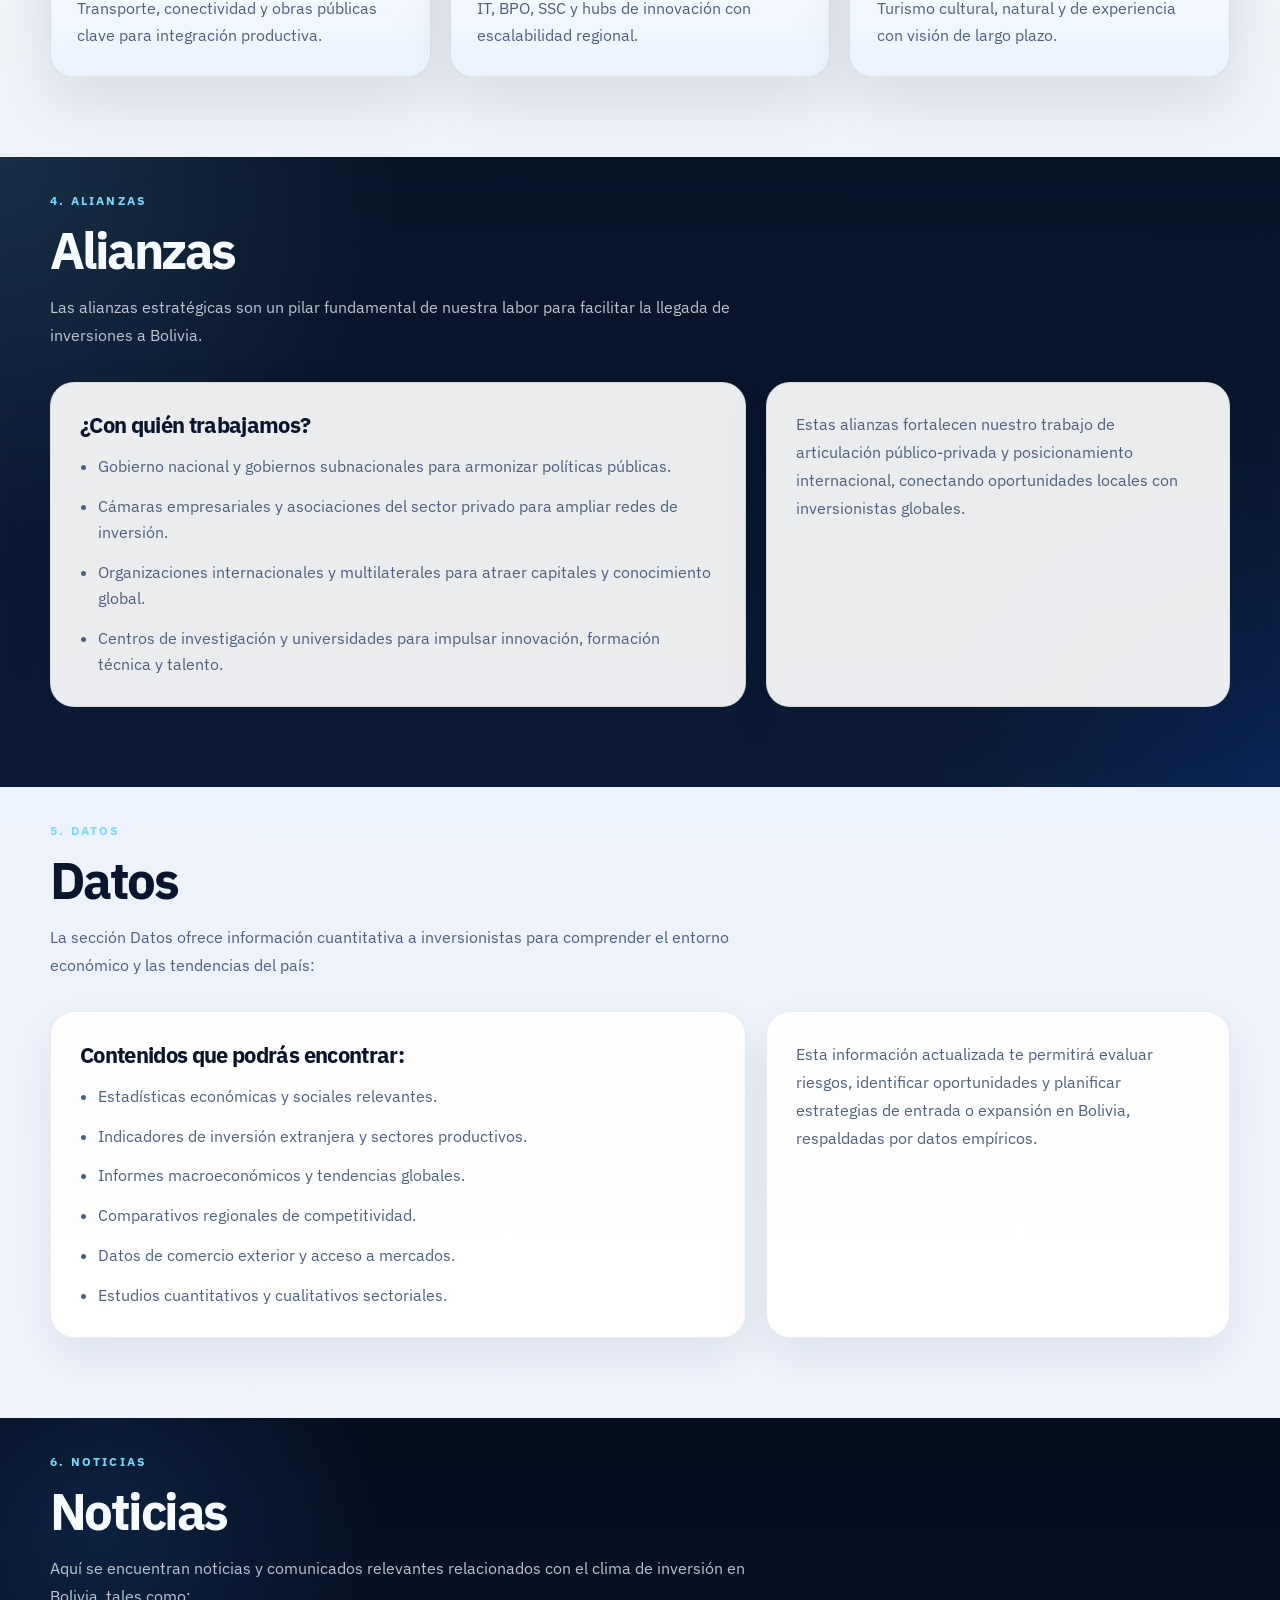
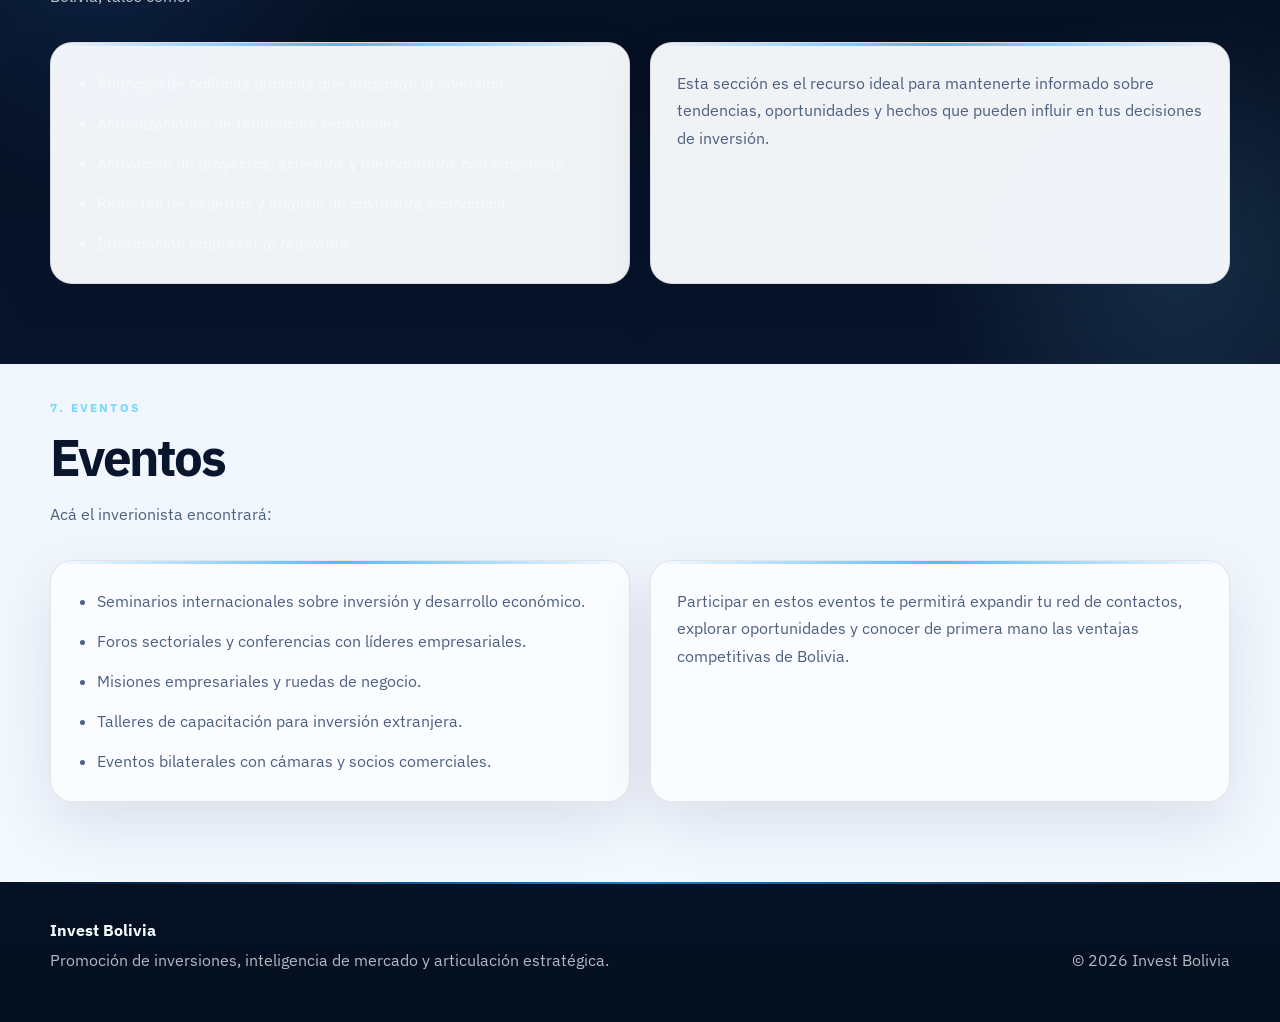
==== commit bbb4a840: "ajusta contenido de secciones 4 a 7" ====
--- a/index.html
+++ b/index.html
@@ -190,46 +190,27 @@
       <div class="container">
         <div class="section-heading section-heading-compact">
           <p class="section-tag">4. Alianzas</p>
-          <h2>La articulaci&oacute;n institucional es parte central del proceso de inversi&oacute;n.</h2>
-          <p class="section-intro">
-            Las alianzas estrat&eacute;gicas permiten ordenar procesos, ampliar redes y facilitar conversaciones clave para proyectos concretos.
+          <h2>Alianzas</h2>
+          <p class="section-intro">
+            Las alianzas estrat&eacute;gicas son un pilar fundamental de nuestra labor para facilitar la llegada de inversiones a Bolivia.
           </p>
         </div>
 
         <div class="detail-grid">
           <article class="detail-card">
-            <h3>Un trabajo de conexi&oacute;n y confianza</h3>
-            <p>
-              Invest Bolivia articula oportunidades locales con inversionistas globales mediante coordinaci&oacute;n institucional y redes de apoyo.
-            </p>
-            <div class="detail-note">
-              El objetivo es reducir fricci&oacute;n, abrir conversaciones relevantes y dar soporte pr&aacute;ctico a cada iniciativa.
-            </div>
+            <h3>&iquest;Con qui&eacute;n trabajamos?</h3>
+            <ul class="detail-list">
+              <li>Gobierno nacional y gobiernos subnacionales para armonizar pol&iacute;ticas p&uacute;blicas.</li>
+              <li>C&aacute;maras empresariales y asociaciones del sector privado para ampliar redes de inversi&oacute;n.</li>
+              <li>Organizaciones internacionales y multilaterales para atraer capitales y conocimiento global.</li>
+              <li>Centros de investigaci&oacute;n y universidades para impulsar innovaci&oacute;n, formaci&oacute;n t&eacute;cnica y talento.</li>
+            </ul>
           </article>
 
           <article class="detail-card">
-            <h3>Con qui&eacute;n trabajamos</h3>
-            <ul class="detail-list">
-              <li>Gobierno nacional y gobiernos subnacionales.</li>
-              <li>C&aacute;maras empresariales y asociaciones del sector privado.</li>
-              <li>Organizaciones internacionales y multilaterales.</li>
-              <li>Centros de investigaci&oacute;n, universidades y academia.</li>
-            </ul>
-          </article>
-        </div>
-
-        <div class="mini-grid" style="margin-top: 1.3rem;">
-          <article class="mini-card">
-            <h3>Coordinaci&oacute;n</h3>
-            <p>Mejor alineaci&oacute;n entre iniciativa p&uacute;blica, necesidades del inversionista y capacidad sectorial.</p>
-          </article>
-          <article class="mini-card">
-            <h3>Posicionamiento</h3>
-            <p>Mayor presencia internacional para mostrar a Bolivia como una plataforma seria para proyectos productivos.</p>
-          </article>
-          <article class="mini-card">
-            <h3>Ejecuci&oacute;n</h3>
-            <p>Puentes pr&aacute;cticos entre oportunidad, actores relevantes y etapas de implementaci&oacute;n.</p>
+            <p>
+              Estas alianzas fortalecen nuestro trabajo de articulaci&oacute;n p&uacute;blico-privada y posicionamiento internacional, conectando oportunidades locales con inversionistas globales.
+            </p>
           </article>
         </div>
       </div>
@@ -239,15 +220,15 @@
       <div class="container">
         <div class="section-heading section-heading-compact">
           <p class="section-tag">5. Datos</p>
-          <h2>Informaci&oacute;n para evaluar riesgos, validar oportunidades y planificar entrada.</h2>
-          <p class="section-intro">
-            La base cuantitativa respalda decisiones de inversi&oacute;n con evidencia actualizada, lectura sectorial y contexto econ&oacute;mico.
+          <h2>Datos</h2>
+          <p class="section-intro">
+            La secci&oacute;n Datos ofrece informaci&oacute;n cuantitativa a inversionistas para comprender el entorno econ&oacute;mico y las tendencias del pa&iacute;s:
           </p>
         </div>
 
         <div class="detail-grid">
           <article class="detail-card">
-            <h3>Qu&eacute; tipo de informaci&oacute;n encontrar&aacute;s</h3>
+            <h3>Contenidos que podr&aacute;s encontrar:</h3>
             <ul class="detail-list">
               <li>Estad&iacute;sticas econ&oacute;micas y sociales relevantes.</li>
               <li>Indicadores de inversi&oacute;n extranjera y sectores productivos.</li>
@@ -258,20 +239,11 @@
             </ul>
           </article>
 
-          <div class="detail-stack">
-            <article class="detail-card">
-              <h3>Objetivo</h3>
-              <p>Respaldar decisiones de entrada o expansi&oacute;n en Bolivia mediante informaci&oacute;n actualizada y evidencia emp&iacute;rica.</p>
-            </article>
-            <article class="detail-card">
-              <h3>Capas de lectura</h3>
-              <ul class="detail-list">
-                <li>Macro: contexto econ&oacute;mico y tendencias de entorno.</li>
-                <li>Sectorial: se&ntilde;ales por industria, productividad y demanda.</li>
-                <li>Comercial: flujos, acceso a mercados y comparativos regionales.</li>
-              </ul>
-            </article>
-          </div>
+          <article class="detail-card">
+            <p>
+              Esta informaci&oacute;n actualizada te permitir&aacute; evaluar riesgos, identificar oportunidades y planificar estrategias de entrada o expansi&oacute;n en Bolivia, respaldadas por datos emp&iacute;ricos.
+            </p>
+          </article>
         </div>
       </div>
     </section>
@@ -280,15 +252,14 @@
       <div class="container">
         <div class="section-heading section-heading-compact">
           <p class="section-tag">6. Noticias</p>
-          <h2>Actualidad relevante para decisiones de inversi&oacute;n.</h2>
-          <p class="section-intro">
-            Aqu&iacute; se encuentran noticias y comunicados relevantes relacionados con el clima de inversi&oacute;n en Bolivia.
+          <h2>Noticias</h2>
+          <p class="section-intro">
+            Aqu&iacute; se encuentran noticias y comunicados relevantes relacionados con el clima de inversi&oacute;n en Bolivia, tales como:
           </p>
         </div>
 
         <div class="events-grid">
           <article class="event-card">
-            <h3>Qu&eacute; encontrar&aacute;s</h3>
             <ul class="feature-list">
               <li>Anuncios de pol&iacute;ticas p&uacute;blicas que impactan la inversi&oacute;n.</li>
               <li>Actualizaciones de tendencias sectoriales.</li>
@@ -299,7 +270,6 @@
           </article>
 
           <article class="event-card">
-            <h3>Por qu&eacute; importa</h3>
             <p>
               Esta secci&oacute;n es el recurso ideal para mantenerte informado sobre tendencias, oportunidades y hechos que
               pueden influir en tus decisiones de inversi&oacute;n.
@@ -313,15 +283,14 @@
       <div class="container">
         <div class="section-heading section-heading-compact">
           <p class="section-tag">7. Eventos</p>
-          <h2>Espacios para conectar, explorar y conocer oportunidades.</h2>
-          <p class="section-intro">
-            Ac&aacute; el inversionista encontrar&aacute; actividades orientadas al relacionamiento y al conocimiento directo del ecosistema.
+          <h2>Eventos</h2>
+          <p class="section-intro">
+            Ac&aacute; el inverionista encontrar&aacute;:
           </p>
         </div>
 
         <div class="events-grid">
           <article class="event-card">
-            <h3>Agenda</h3>
             <ul class="feature-list">
               <li>Seminarios internacionales sobre inversi&oacute;n y desarrollo econ&oacute;mico.</li>
               <li>Foros sectoriales y conferencias con l&iacute;deres empresariales.</li>
@@ -332,7 +301,6 @@
           </article>
 
           <article class="event-card">
-            <h3>Valor</h3>
             <p>
               Participar en estos eventos te permitir&aacute; expandir tu red de contactos, explorar oportunidades y conocer
               de primera mano las ventajas competitivas de Bolivia.
--- a/css/styles.css
+++ b/css/styles.css
@@ -812,6 +812,7 @@
   margin-bottom: 0.8rem;
   font-size: 1.12rem;
   letter-spacing: -0.03em;
+  color: var(--text);
 }
 
 .feature-list {
@@ -876,7 +877,7 @@
 .event-card {
   padding: 1.65rem;
   border-radius: var(--radius-md);
-  background: var(--surface-soft);
+  background: rgba(250, 252, 255, 0.96);
   backdrop-filter: blur(14px);
 }
 
@@ -1055,6 +1056,7 @@
   margin-bottom: 0.85rem;
   font-size: 1.35rem;
   letter-spacing: -0.03em;
+  color: var(--text);
 }
 
 .detail-card p {
@@ -1082,8 +1084,9 @@
 .detail-note {
   padding: 1.15rem 1.2rem;
   border-left: 3px solid rgba(11, 93, 255, 0.38);
-  background: rgba(11, 93, 255, 0.04);
+  background: rgba(11, 93, 255, 0.08);
   border-radius: 0 14px 14px 0;
+  color: var(--text-soft);
 }
 
 .mini-grid {
@@ -1097,12 +1100,13 @@
   padding: 1.15rem;
   border: 1px solid rgba(8, 21, 45, 0.08);
   border-radius: 18px;
-  background: rgba(247, 250, 255, 0.94);
+  background: rgba(250, 252, 255, 0.96);
 }
 
 .mini-card h3 {
   margin-bottom: 0.6rem;
   font-size: 1.05rem;
+  color: var(--text);
 }
 
 .mini-card p {
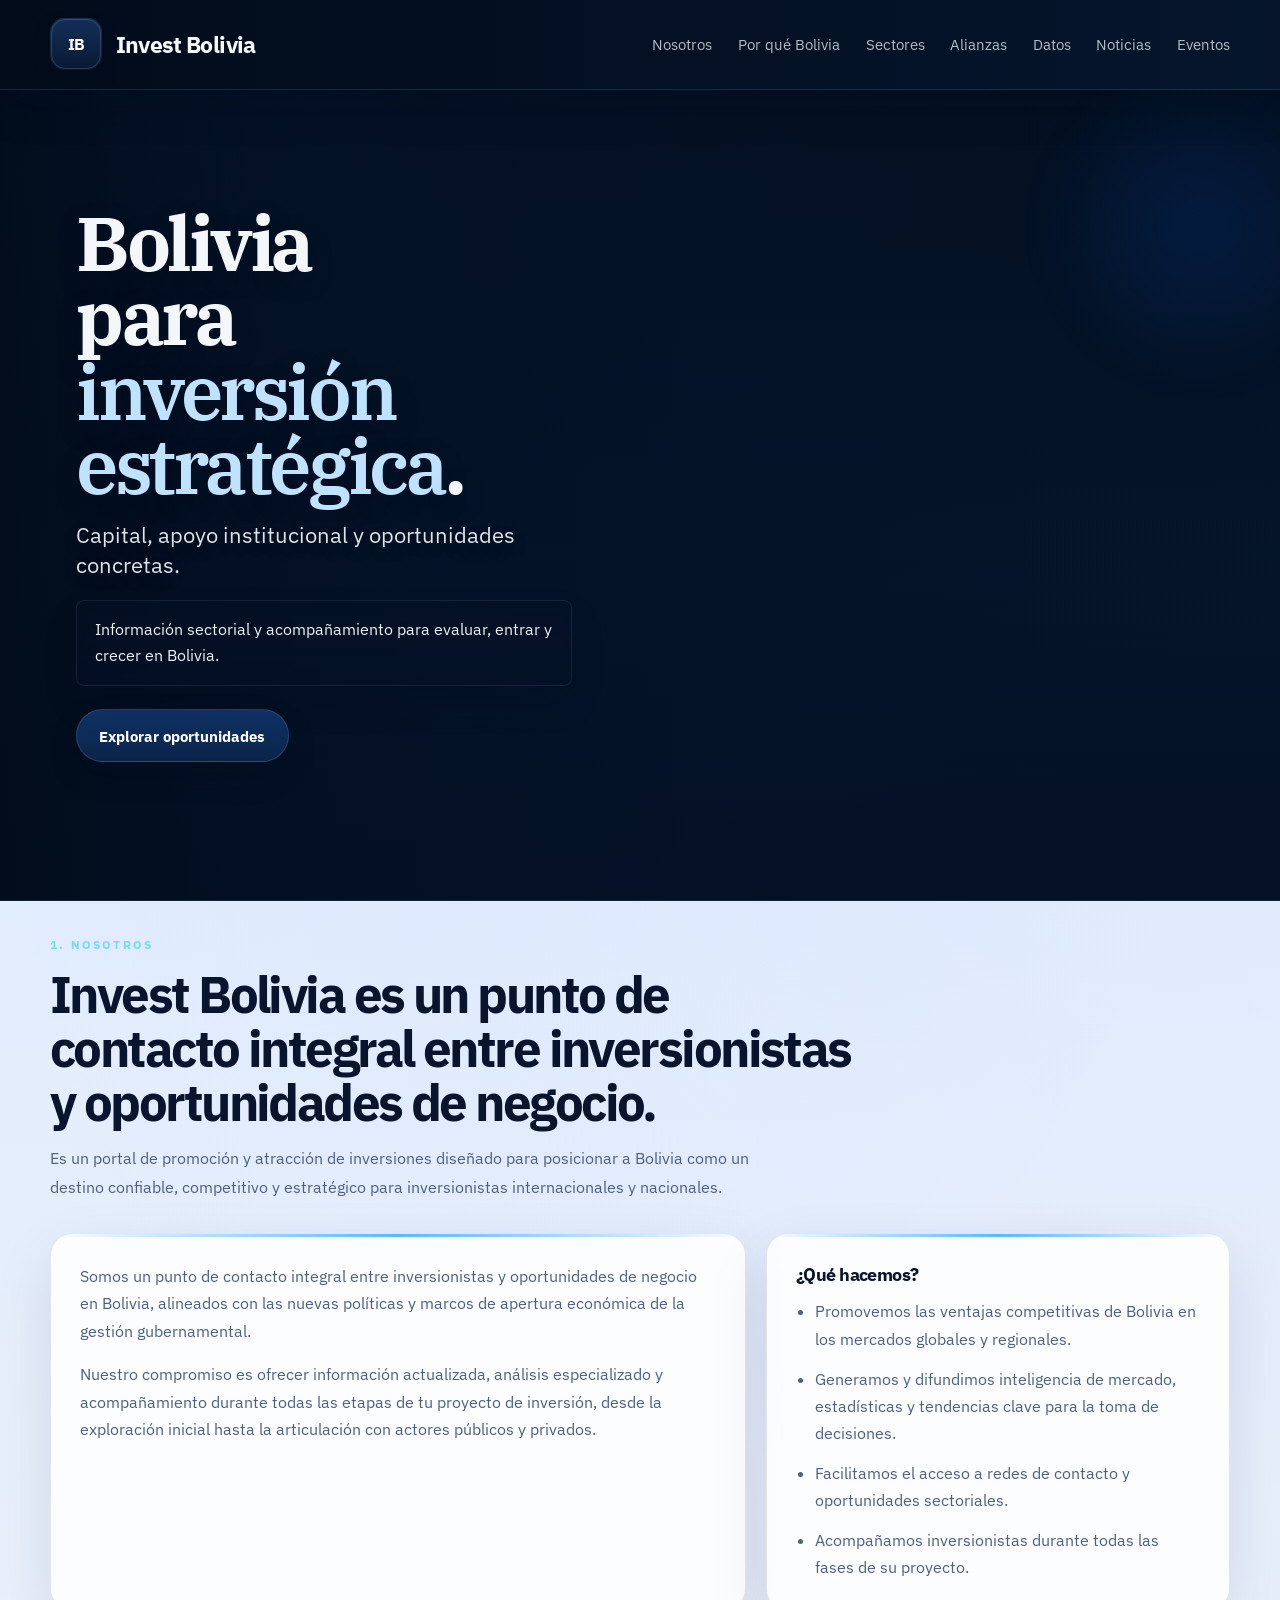
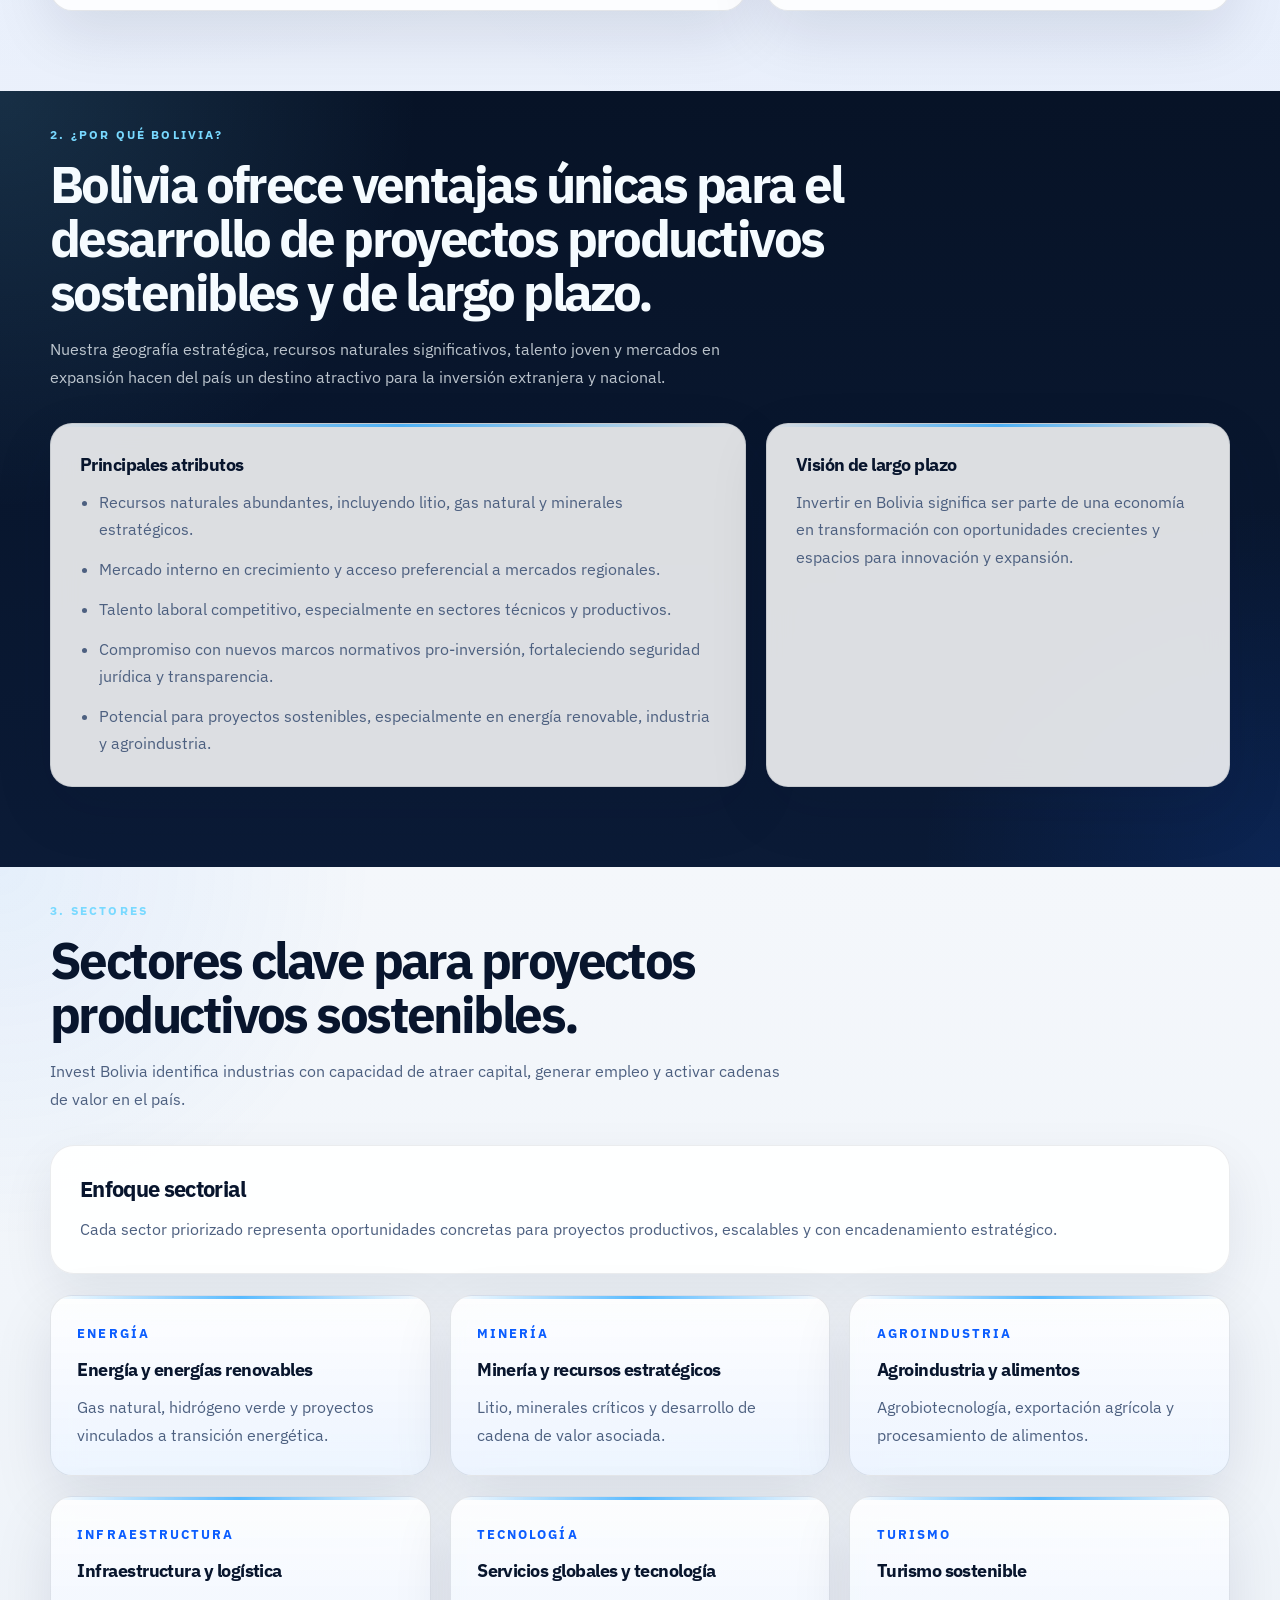
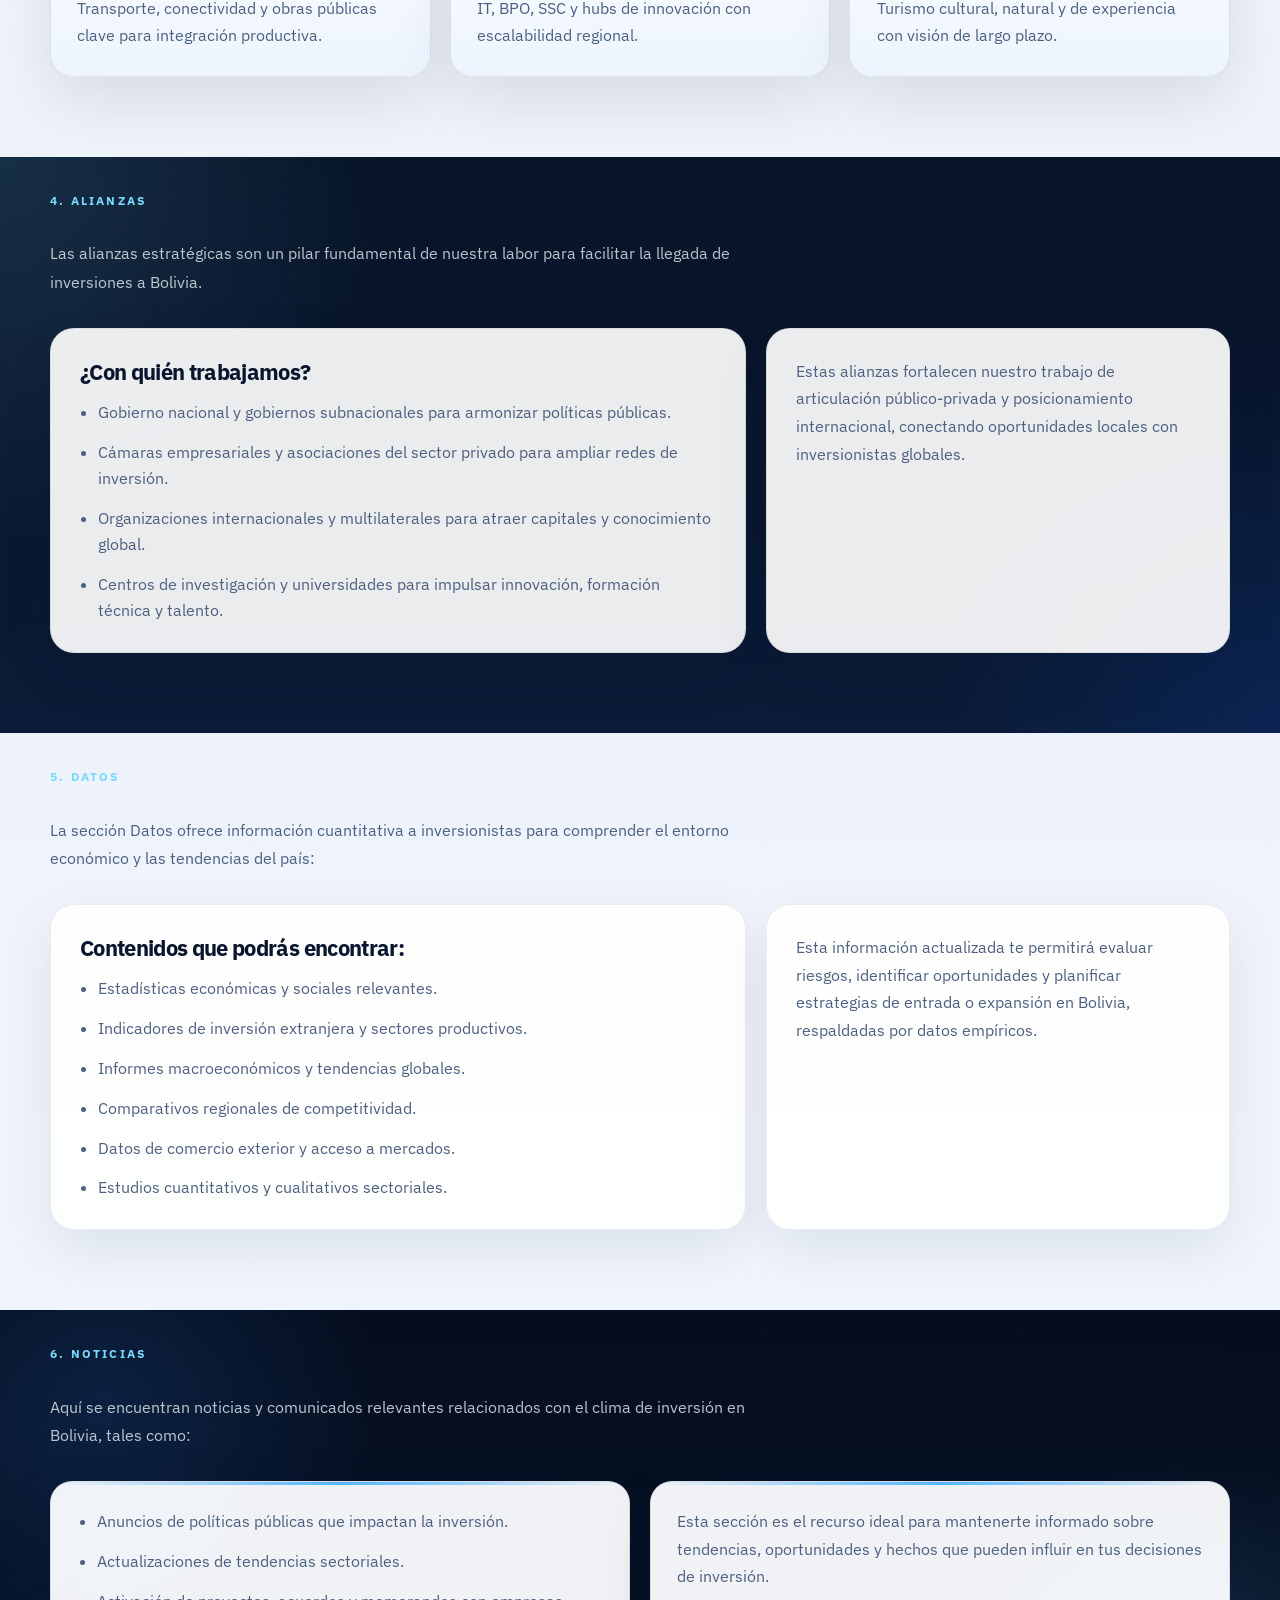
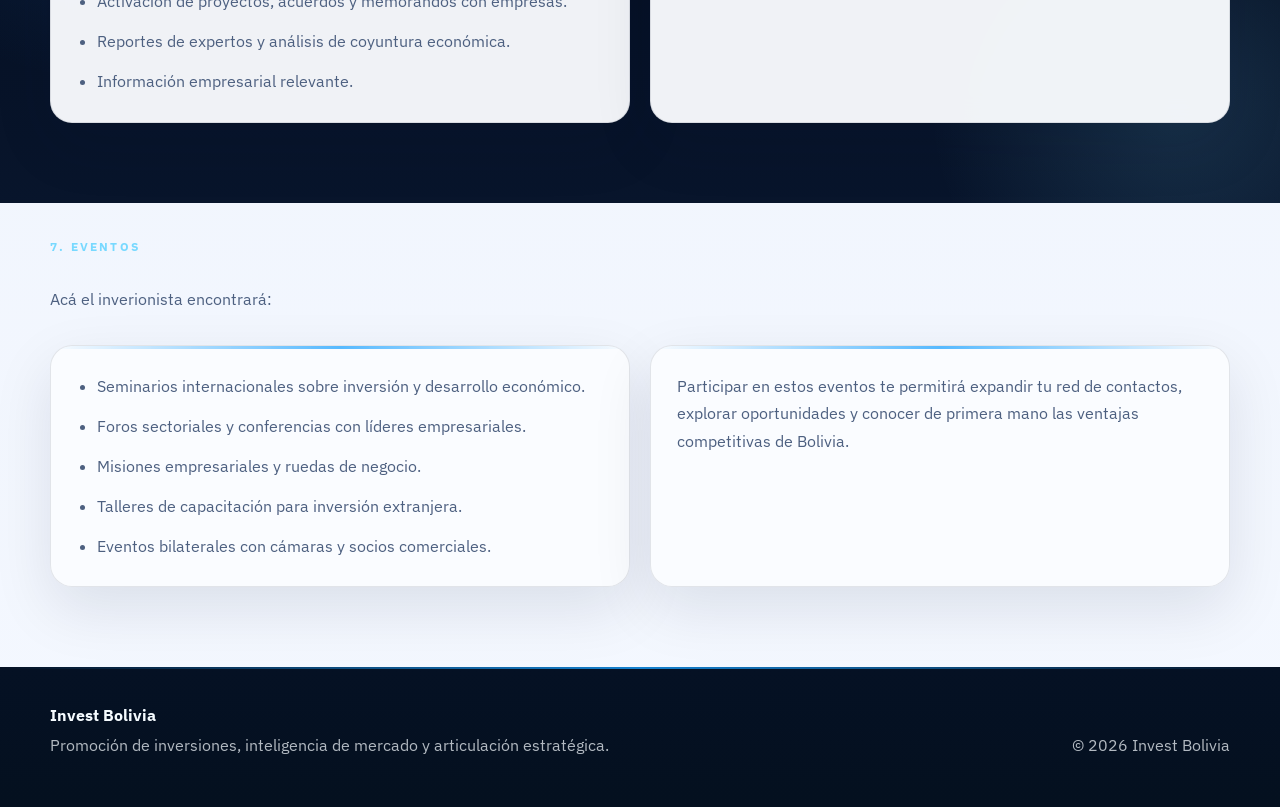
==== commit 21a727c7: "corrige contraste y elimina titulos duplicados" ====
--- a/index.html
+++ b/index.html
@@ -190,7 +190,6 @@
       <div class="container">
         <div class="section-heading section-heading-compact">
           <p class="section-tag">4. Alianzas</p>
-          <h2>Alianzas</h2>
           <p class="section-intro">
             Las alianzas estrat&eacute;gicas son un pilar fundamental de nuestra labor para facilitar la llegada de inversiones a Bolivia.
           </p>
@@ -220,7 +219,6 @@
       <div class="container">
         <div class="section-heading section-heading-compact">
           <p class="section-tag">5. Datos</p>
-          <h2>Datos</h2>
           <p class="section-intro">
             La secci&oacute;n Datos ofrece informaci&oacute;n cuantitativa a inversionistas para comprender el entorno econ&oacute;mico y las tendencias del pa&iacute;s:
           </p>
@@ -252,7 +250,6 @@
       <div class="container">
         <div class="section-heading section-heading-compact">
           <p class="section-tag">6. Noticias</p>
-          <h2>Noticias</h2>
           <p class="section-intro">
             Aqu&iacute; se encuentran noticias y comunicados relevantes relacionados con el clima de inversi&oacute;n en Bolivia, tales como:
           </p>
@@ -283,7 +280,6 @@
       <div class="container">
         <div class="section-heading section-heading-compact">
           <p class="section-tag">7. Eventos</p>
-          <h2>Eventos</h2>
           <p class="section-intro">
             Ac&aacute; el inverionista encontrar&aacute;:
           </p>
--- a/css/styles.css
+++ b/css/styles.css
@@ -916,6 +916,10 @@
   color: var(--text-inverse);
 }
 
+.section-dark .event-card .feature-list {
+  color: var(--text-soft);
+}
+
 .highlight-card {
   display: grid;
   place-items: center;
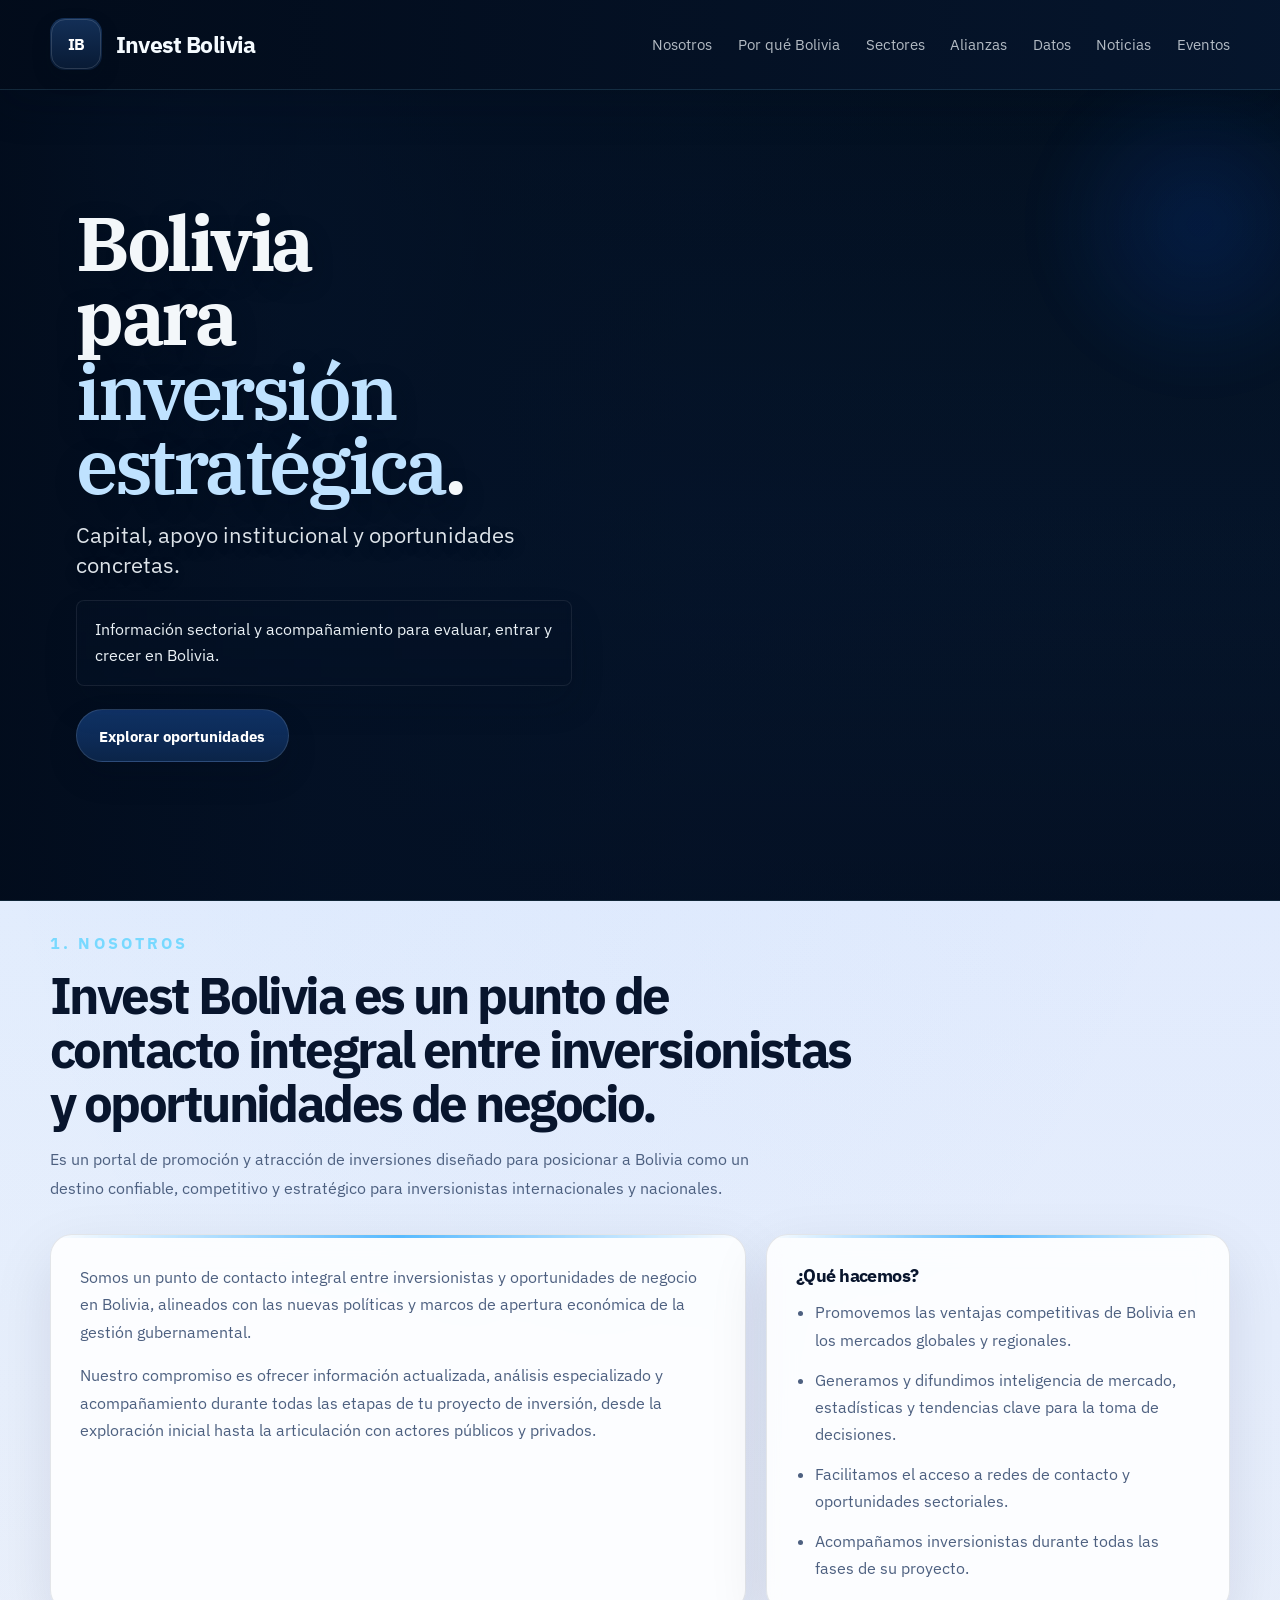
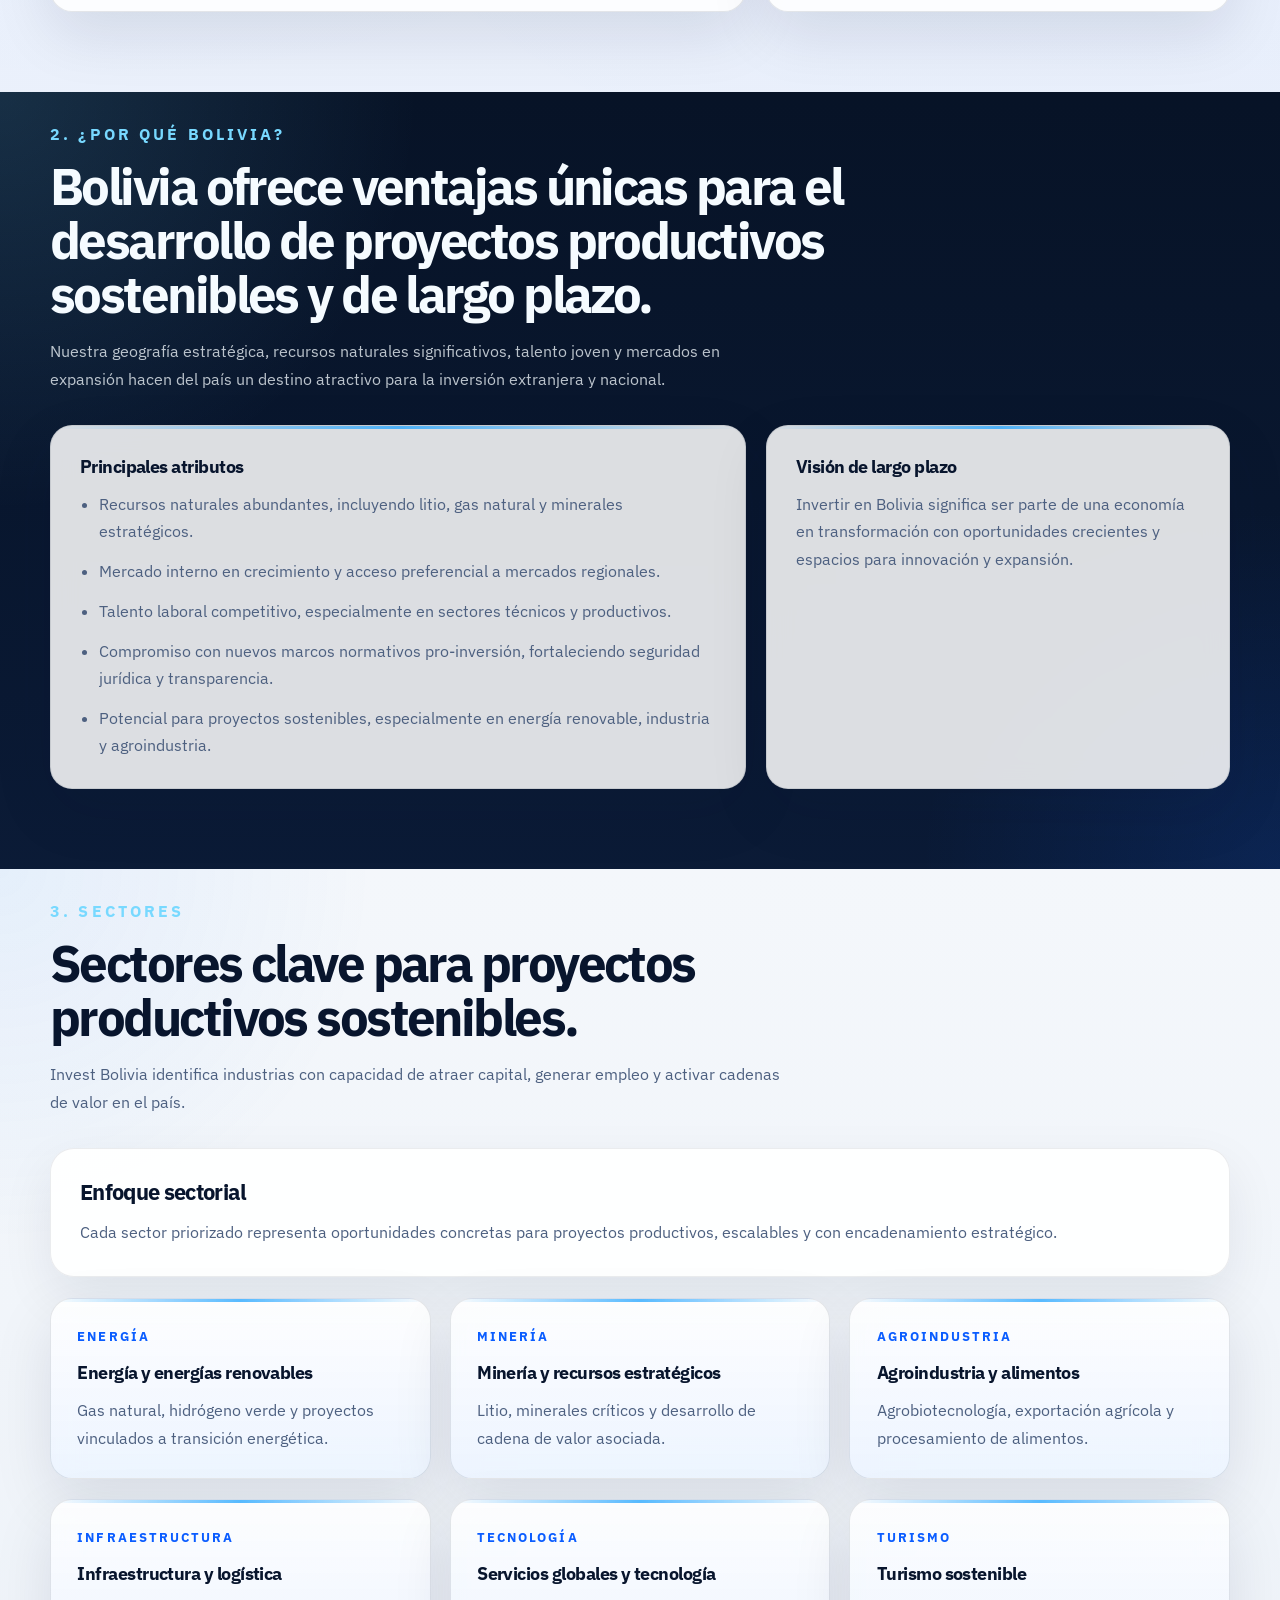
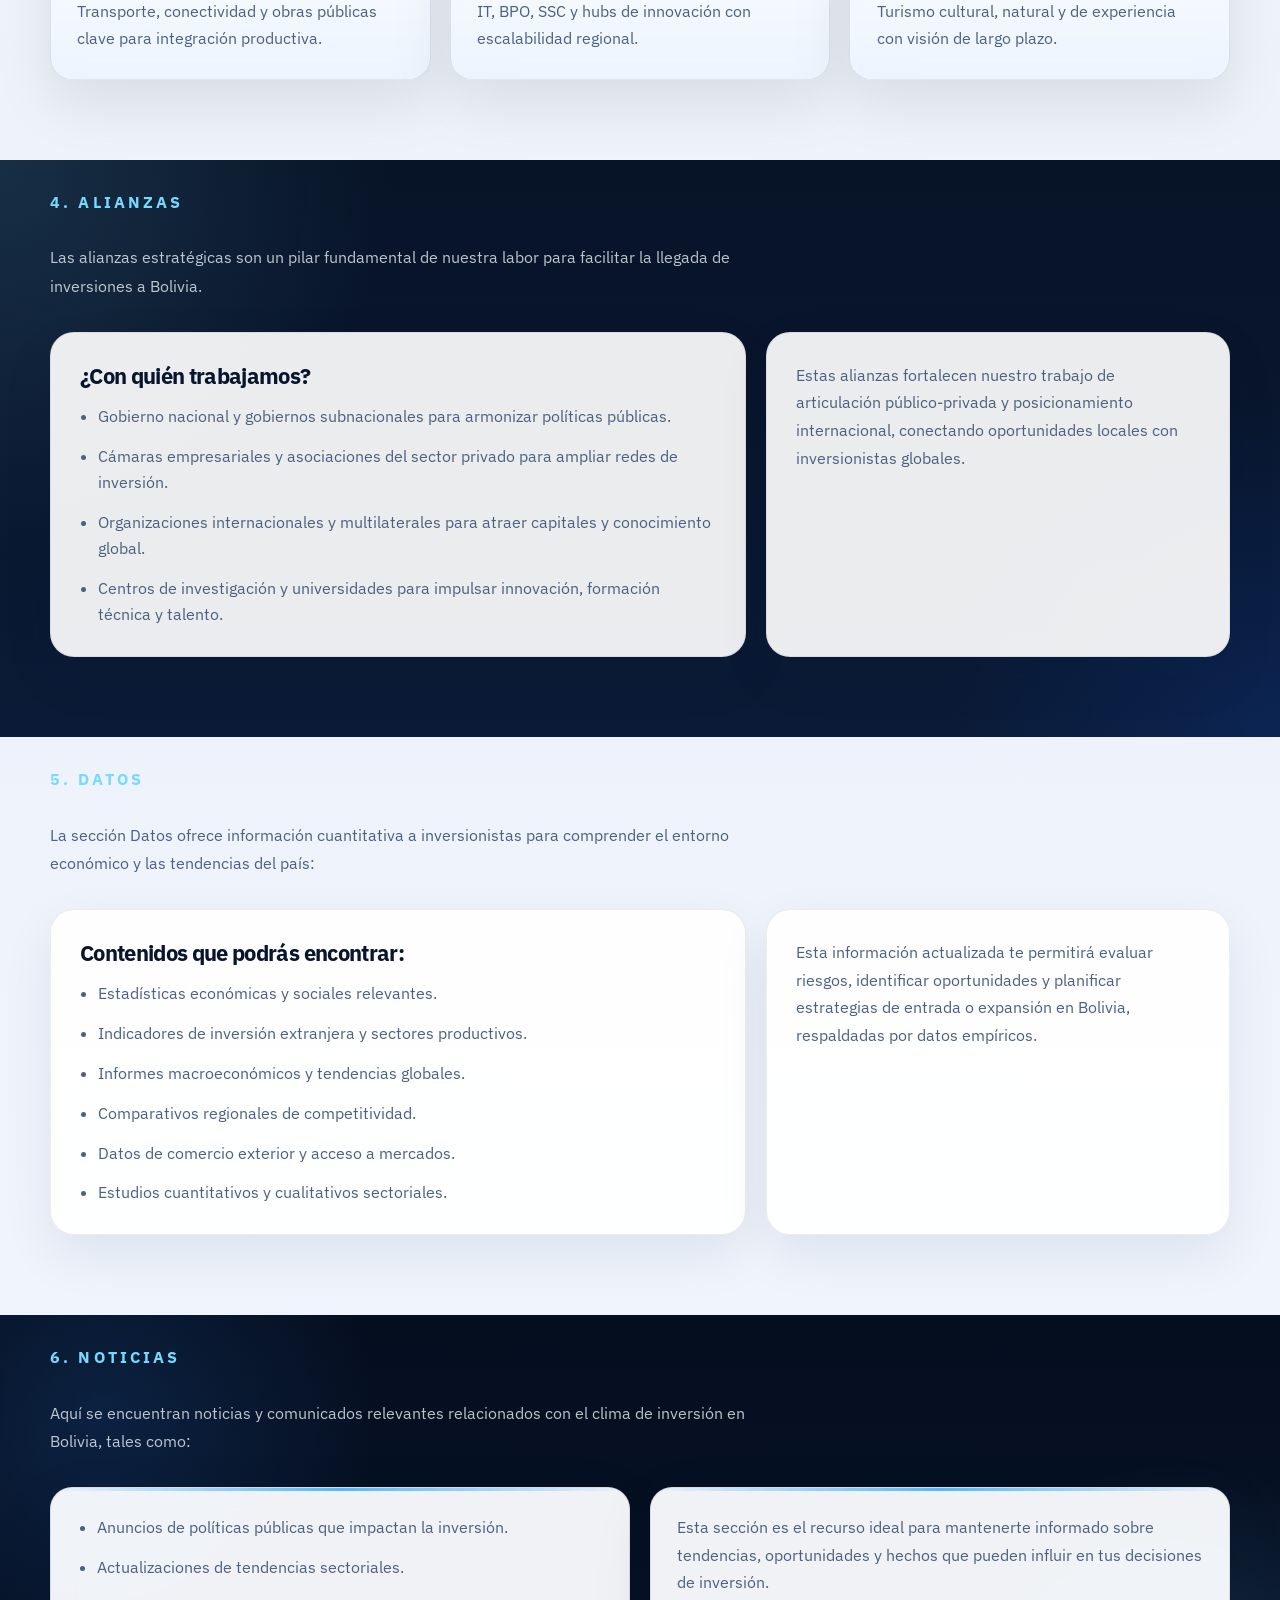
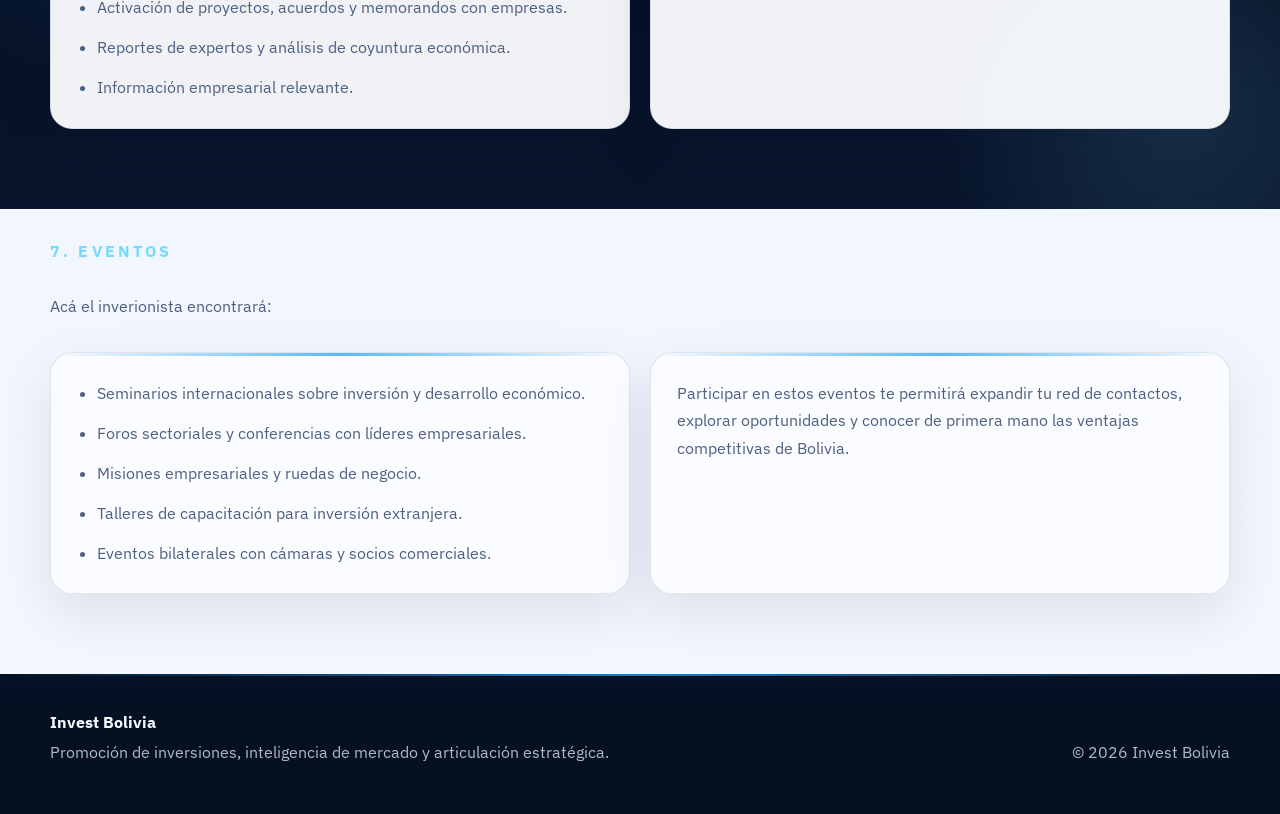
==== commit 14582133: "actualizando contenido real" ====
--- a/index.html
+++ b/index.html
@@ -57,7 +57,14 @@
             <p>Informaci&oacute;n sectorial y acompa&ntilde;amiento para evaluar, entrar y crecer en Bolivia.</p>
           </div>
           <div class="hero-actions">
-            <a class="button button-primary" href="#nosotros">Explorar oportunidades</a>
+            <button class="button button-primary" id="btnRegistro" type="button">Explorar oportunidades</button>
+          </div>
+          <div class="hero-form-panel" id="formContainer" hidden>
+            <form action="registro.php" method="POST" class="hero-form">
+              <input type="text" name="nombre" placeholder="Nombre" required>
+              <input type="email" name="email" placeholder="Correo" required>
+              <button class="button button-primary" type="submit">Registrarse</button>
+            </form>
           </div>
         </div>
       </div>
--- a/css/styles.css
+++ b/css/styles.css
@@ -377,9 +377,9 @@
   display: inline-block;
   margin-bottom: 1rem;
   color: var(--accent-hot);
-  font-size: 0.76rem;
+  font-size: 0.98rem;
   font-weight: 800;
-  letter-spacing: 0.18em;
+  letter-spacing: 0.2em;
   text-transform: uppercase;
 }
 
@@ -466,6 +466,41 @@
   flex-wrap: wrap;
   gap: 0.9rem;
   margin-top: 1.45rem;
+}
+
+.hero-form-panel {
+  max-width: 31rem;
+  margin-top: 1rem;
+  padding: 1rem;
+  border: 1px solid rgba(255, 255, 255, 0.1);
+  border-radius: var(--radius-sm);
+  background: linear-gradient(180deg, rgba(4, 17, 37, 0.72), rgba(4, 17, 37, 0.82));
+  backdrop-filter: blur(8px);
+  box-shadow: 0 18px 34px rgba(2, 12, 28, 0.16);
+}
+
+.hero-form {
+  display: grid;
+  gap: 0.85rem;
+}
+
+.hero-form input {
+  width: 100%;
+  min-height: 3.2rem;
+  padding: 0.9rem 1rem;
+  border: 1px solid rgba(255, 255, 255, 0.14);
+  border-radius: 12px;
+  background: rgba(255, 255, 255, 0.94);
+  color: var(--text);
+  font: inherit;
+}
+
+.hero-form input::placeholder {
+  color: var(--text-muted);
+}
+
+.hero-form .button {
+  width: fit-content;
 }
 
 .button {
@@ -1023,7 +1058,7 @@
 
 .page-hero h1 {
   font-family: "IBM Plex Serif", Georgia, serif;
-  font-size: clamp(2.8rem, 5vw, 4.6rem);
+  font-size: clamp(3.4rem, 6vw, 5.4rem);
   line-height: 1;
   letter-spacing: -0.04em;
 }
@@ -1083,6 +1118,11 @@
   padding-left: 1.15rem;
   color: var(--text-soft);
   line-height: 1.64;
+}
+
+.detail-card .detail-list,
+.detail-card .detail-list li {
+  color: var(--text-soft);
 }
 
 .detail-note {
